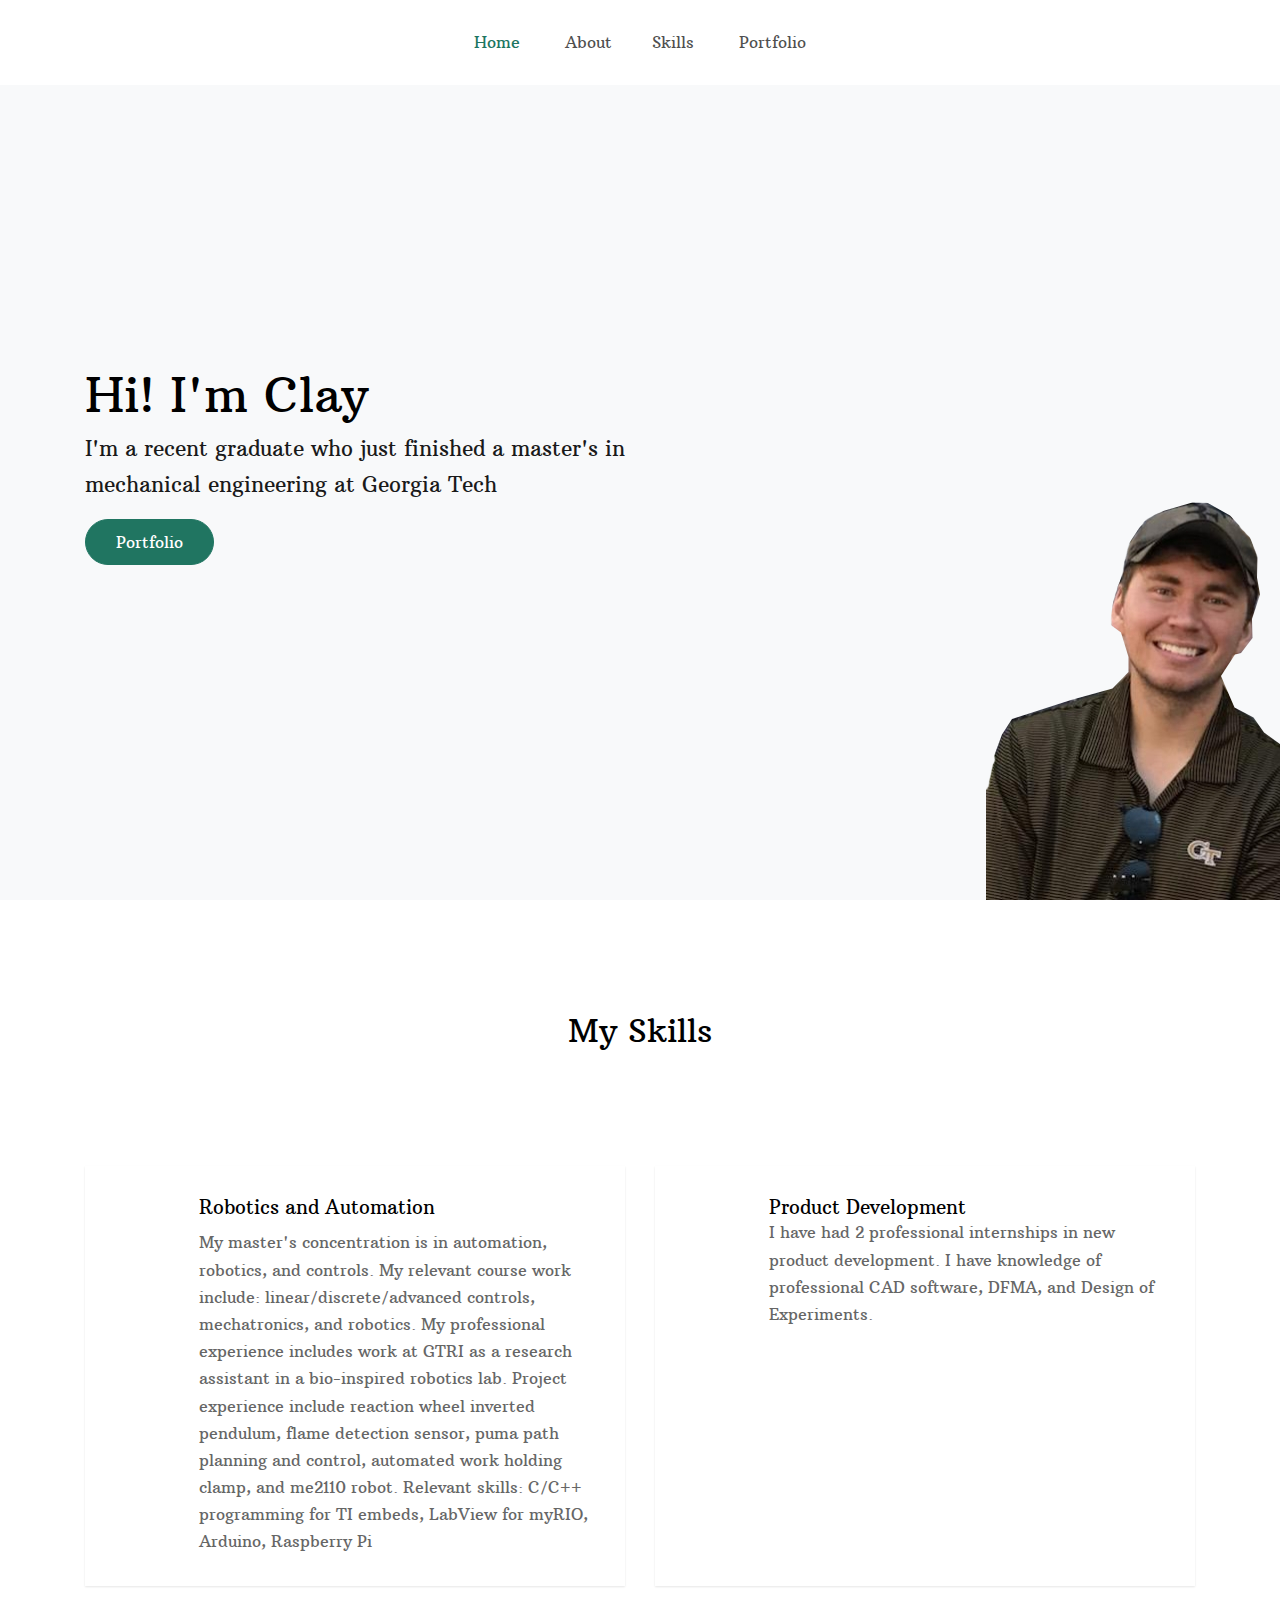
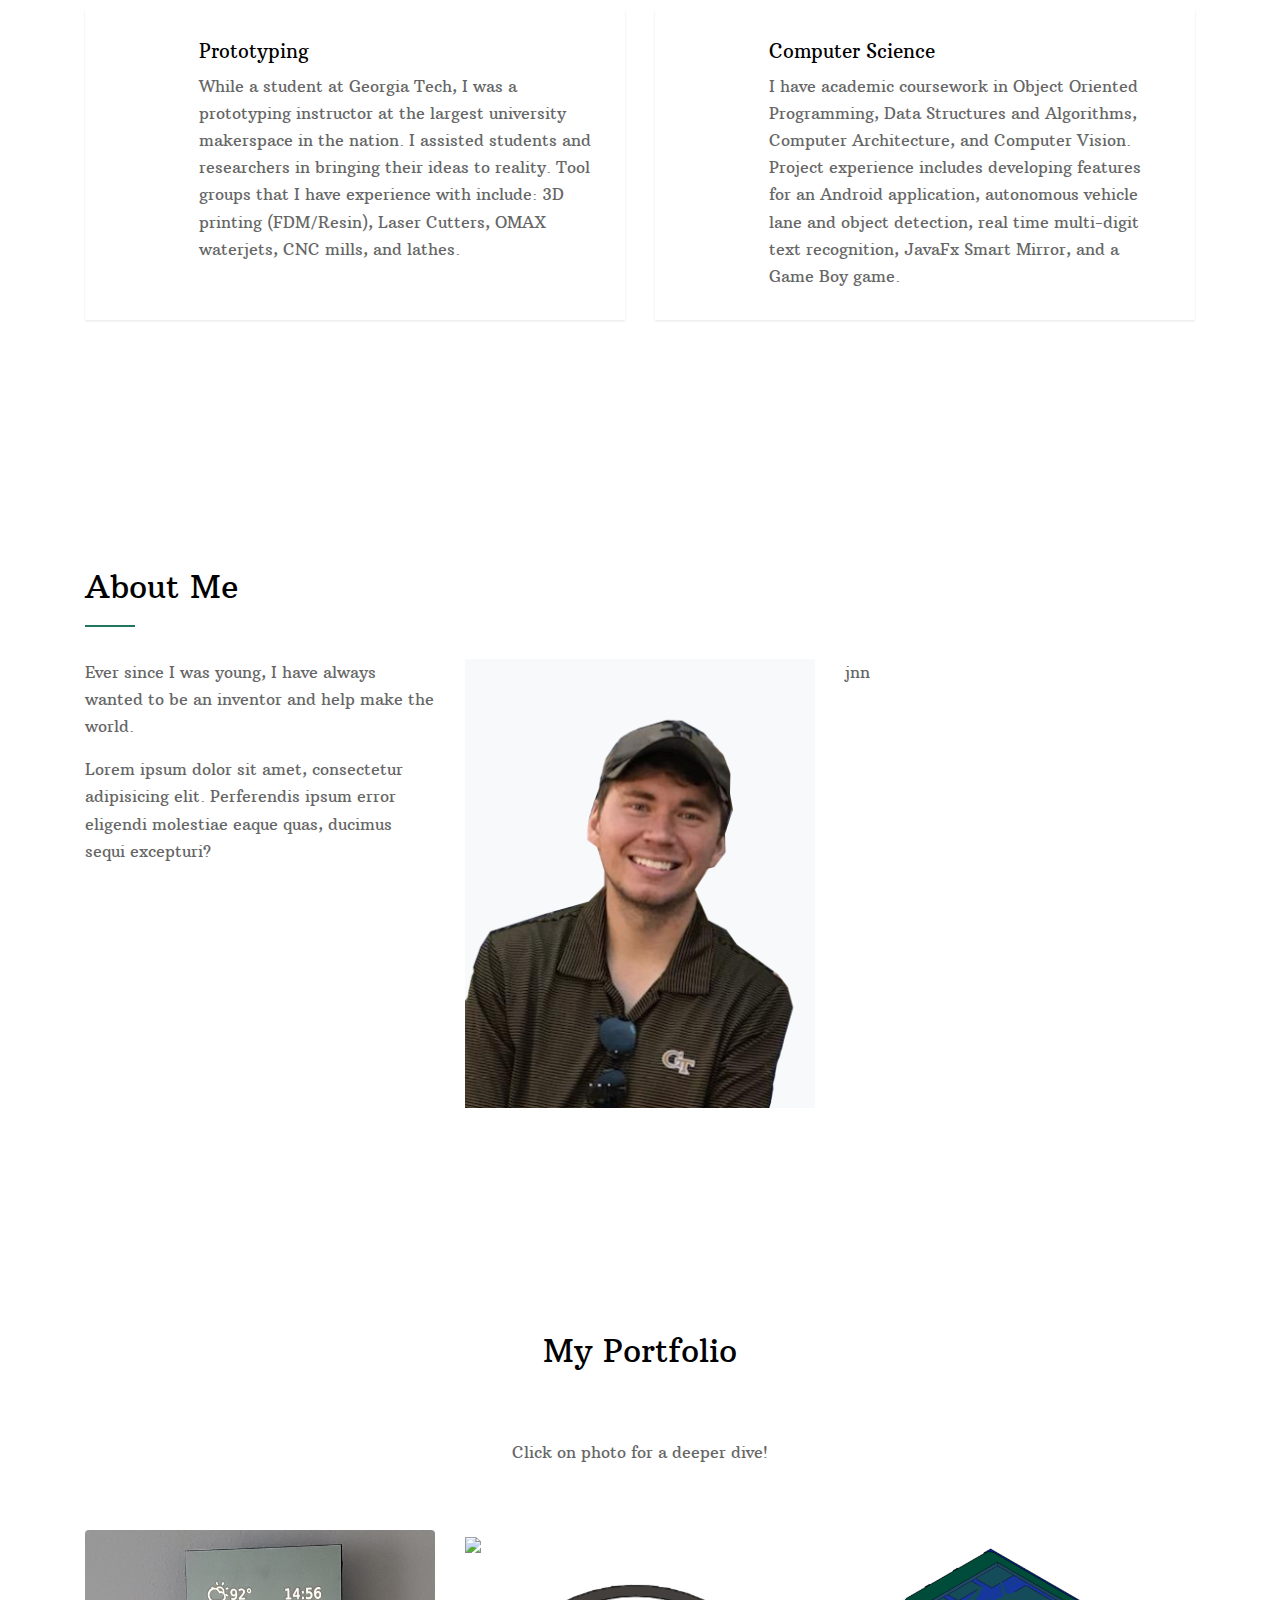
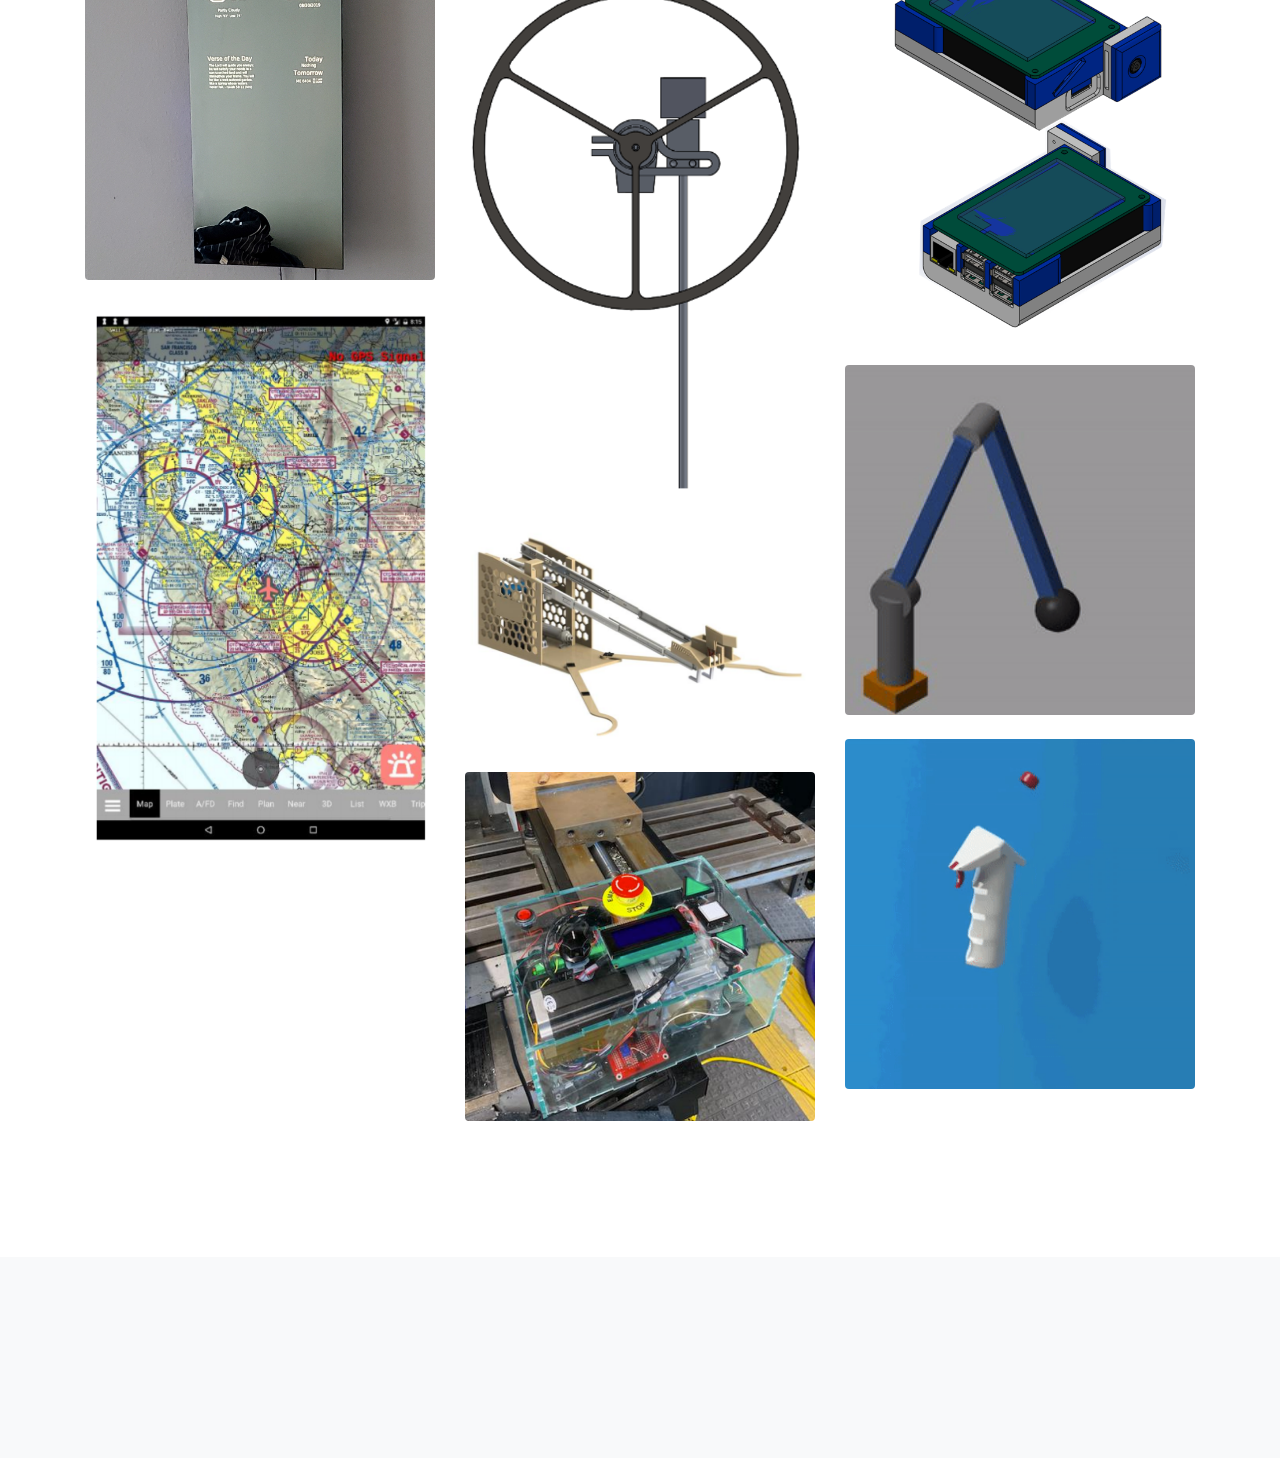
==== index.html @ 5aa4895c "allFilled" ====
<!doctype html>
<html lang="en">
  <head>
    <title>Clay Dodson</title>
    <meta charset="utf-8">
    <meta name="viewport" content="width=device-width, initial-scale=1, shrink-to-fit=no">
    
    <link href="https://fonts.googleapis.com/css?family=Arbutus+Slab|Open+Sans:300,400,700" rel="stylesheet">
    <link rel="stylesheet" href="fonts/icomoon/style.css">

    <link rel="stylesheet" href="css/bootstrap.min.css">
    <link rel="stylesheet" href="css/jquery-ui.css">
    <link rel="stylesheet" href="css/owl.carousel.min.css">
    <link rel="stylesheet" href="css/owl.theme.default.min.css">
    <link rel="stylesheet" href="css/owl.theme.default.min.css">

    <link rel="stylesheet" href="css/jquery.fancybox.min.css">

    <link rel="stylesheet" href="css/bootstrap-datepicker.css">

    <link rel="stylesheet" href="fonts/flaticon/font/flaticon.css">

    <link rel="stylesheet" href="css/aos.css">

    <link rel="stylesheet" href="css/style.css">
    
  </head>
  <body data-spy="scroll" data-target=".site-navbar-target" data-offset="300">
  


  <div class="site-wrap">

    <div class="site-mobile-menu site-navbar-target">
      <div class="site-mobile-menu-header">
        <div class="site-mobile-menu-close mt-3">
          <span class="icon-close2 js-menu-toggle"></span>
        </div>
      </div>
      <div class="site-mobile-menu-body"></div>
    </div>
   
    <header class="site-navbar py-4 js-sticky-header site-navbar-target" role="banner">

      <div class="container-fluid">
        <div class="row align-items-center justify-content-center">
          
          <div class="">
            <nav class="site-navigation position-relative text-right" role="navigation">
              <ul class="site-menu main-menu js-clone-nav mr-auto d-none d-lg-block">
                <li><a href="#home-section" class="nav-link">Home</a></li>
                <li><a href="#about-section" class="nav-link">About</a></li>

              </ul>
            </nav>
          </div>


          <div class="text-left">

            <nav class="site-navigation position-relative" role="navigation">
              <ul class="site-menu main-menu js-clone-nav mr-auto d-none d-lg-block">
                <li><a href="#services-section" class="nav-link">Skills</a></li>
                <li><a href="#portfolio-section" class="nav-link">Portfolio</a></li>
              </ul>
            </nav>


            <div class="d-inline-block d-lg-none" style="position: relative; top: 3px;"><a href="#" class="site-menu-toggle js-menu-toggle float-right"><span class="icon-menu h3"></span></a></div>

          </div>

        </div>
      </div>
      
    </header>


    <div class="site-blocks-cover overlay bg-light" id="home-section">

      <div class="container">
        <div class="row justify-content-center">

          <div class="col-md-12 mt-lg-5 text-left align-self-center text-intro">
            <div class="row">
              <div class="col-lg-6">
                <h1 class="text-black">Hi! I'm Clay </h1>
                <p class="lead">I'm a recent graduate who just finished a master's in mechanical engineering at Georgia Tech</p>
                <p><a href="#portfolio-section" class="btn smoothscroll btn-primary">Portfolio</a></p>

              </div>
            </div>
          </div>
            
        </div>
      </div>

      <img src="images/face.png" alt="Image" class="img-face" data-aos="fade">

      
    </div>  

    

    
    <div class="site-section" id="services-section">
      <div class="container">
        <div class="row ">
          <div class="col-12 mb-5 position-relative">
            <h2 class="section-title text-center mb-5">My Skills</h2>
          </div>
          
                    <div class="col-md-6 mb-4">
            <div class="service d-flex h-100">
              <div class="service-number mr-4"></div>
              <div class="service-about">
                <h3>Robotics and Automation</h3>
                  <p>
                    My master's concentration is in automation, robotics, and controls. My relevant course work include: linear/discrete/advanced controls, mechatronics, and robotics. My professional experience includes work at GTRI as a research assistant in a bio-inspired robotics lab. Project experience include reaction wheel inverted pendulum, flame detection sensor, puma path planning and control, automated work holding clamp, and me2110 robot. 
                    Relevant skills: C/C++ programming for TI embeds, LabView for myRIO, Arduino, Raspberry Pi
                  </p>
          </div>
            </div>
            </div>
            
          <div class="col-md-6 mb-4">
            <div class="service d-flex h-100">
              <div class="service-number mr-4"></div>
              <div class="service-about">
                <h3>Product Development</h3>
                I have had 2 professional internships in new product development. I have knowledge of professional CAD software, DFMA, and Design of Experiments.
              </div>
            </div>
          </div>

          <div class="col-md-6 mb-4">
            <div class="service d-flex h-100">
              <div class="service-number mr-4"></div>
              <div class="service-about">
                <h3>Prototyping</h3>
                <p>
                  While a student at Georgia Tech, I was a prototyping instructor at the largest university makerspace in the nation. I assisted students and researchers in bringing their ideas to reality. Tool groups that I have experience with include: 3D printing (FDM/Resin), Laser Cutters, OMAX waterjets, CNC mills, and lathes. 
                </p>
              </div>
            </div>
          </div>

  

          <div class="col-md-6 mb-4">
            <div class="service d-flex h-100">
              <div class="service-number mr-4"></div>
              <div class="service-about">
                <h3>Computer Science</h3>
                <p>
                I have academic coursework in Object Oriented Programming, Data Structures and Algorithms, Computer Architecture, and Computer Vision. Project experience includes developing features for an Android application, autonomous vehicle lane and object detection, real time multi-digit text recognition, JavaFx Smart Mirror, and a Game Boy game. 
                  
                  </p>
              </div>
            </div>
          </div>

        </div>
      </div>
    </div>

    <div class="site-section" id="about-section">
      <div class="container">
        <div class="row ">
          <div class="col-12 mb-4 position-relative">
            <h2 class="section-title">About Me</h2>
          </div>
          <div class="col-lg-4 order-1 order-lg-2 mb-4 mb-lg-0">
            <div class="bg-light pt-5">
            <img src="images/face.png" alt="Image" class="img-fluid">
            </div>
          </div>
          <div class="col-lg-4 order-2 order-lg-1">
            <p>Ever since I was young, I have always wanted to be an inventor and help make the world.</p>
            <p>Lorem ipsum dolor sit amet, consectetur adipisicing elit. Perferendis ipsum error eligendi molestiae eaque quas, ducimus sequi excepturi?</p>
          </div>
            
          <div class="col-lg-4 order-3 order-lg-3">
            <p>jnn
              
              
              </p>

          </div>
          
        </div>
      </div>
    </div>




    <section class="site-section block__62272" id="portfolio-section">
      

      <div class="container">
        <div class="row mb-5">
          <div class="col-12 position-relative">
            <h2 class="section-title text-center mb-5">My Portfolio</h2>
              
                          <center>
        <p>Click on photo for a deeper dive!</p>
            </center>
          </div>

        </div>

        
        <div id="posts" class="row no-gutter">
          <div class="item web col-6 col-sm-6 col-md-6 col-lg-4 col-xl-4 mb-4">
            <a href="smart_mirror.html" >
            <span title="Smart Mirror">
              <img class="img-fluid" src="images/Smart_Mirror.jpg">
            </span>
            </a>
          </div>
            
        <div id="posts" class="row no-gutter">
          <div class="item web col-6 col-sm-6 col-md-6 col-lg-4 col-xl-4 mb-4">
            <a href="lane_detection.html" >
            <span title="Smart Mirror">
              <img class="img-fluid" src="images/lane_detection.gif">
            </span>
            </a>
          </div>
            
          <div class="item web col-6 col-sm-6 col-md-6 col-lg-4 col-xl-4 mb-4">
            <a href="flame_detection.html">
              <span title="Flame Detection Sensor">
              <img class="img-fluid" src="images/flamed.PNG">
            </span>
            </a>
          </div>

          <div class="item brand col-6 col-sm-6 col-md-6 col-lg-4 col-xl-4 mb-4">
            <a href="google.com" >
              <span title="Inverted Pendulum">
              <img class="img-fluid" src="images/pendulum.PNG">
            </span>
            </a>
          </div>

          <div class="item design col-6 col-sm-6 col-md-6 col-lg-4 col-xl-4 mb-4">

            <a href="cognitive_research.html">
              <span title="Avare">
              <img class="img-fluid" src="images/avare.PNG">
            </span>
            </a>

          </div>
            <div class="item brand col-6 col-sm-6 col-md-6 col-lg-4 col-xl-4 mb-4">
            <a href="robot_arm.html">
              <span title="robot arm">
              <img class="img-fluid" src="images/robot_arm.gif" width = 350 height = "auto">
               </span>
                </a>
            </div>
            <div class="item brand col-6 col-sm-6 col-md-6 col-lg-4 col-xl-4 mb-4">
            <a href="me2110_robot.html">
              <span title="ME 2110 Robot">
              <img class="img-fluid" src="images/me2110_robot.PNG">
               </span>   
            </a>
          </div>
            <div class="item web col-6 col-sm-6 col-md-6 col-lg-4 col-xl-4 mb-4">
          <a href="electric_skateboard.html">
              <span title="Electric Skateboard Design Project">
              <img class="img-fluid" src="images/controller.gif" width = 350 height = "auto">
               </span>   
            </a>
          </div>
            </div>
            
          <div class="item web col-6 col-sm-6 col-md-6 col-lg-4 col-xl-4 mb-4">
            <a href="capstone.html">
              <span title="Automated Vise Clamp">
              <img class="img-fluid" src="images/capstone.PNG">
            </span>
            </a>
          </div>


          
        </div>
      </div>
    </section>


   

 
    

   

    <footer class="site-section bg-light footer">
 
    </footer>

  </div> <!-- .site-wrap -->

  <script src="js/jquery-3.3.1.min.js"></script>
  <script src="js/jquery-ui.js"></script>
  <script src="js/popper.min.js"></script>
  <script src="js/bootstrap.min.js"></script>
  <script src="js/owl.carousel.min.js"></script>
  <script src="js/jquery.easing.1.3.js"></script>
  <script src="js/aos.js"></script>
  <script src="js/jquery.fancybox.min.js"></script>
  <script src="js/jquery.sticky.js"></script>
  <script src="js/isotope.pkgd.min.js"></script>

  
  <script src="js/main.js"></script>
    
  </body>
</html>
---- fonts/icomoon/style.css ----
@font-face {
  font-family: 'icomoon';
  src:  url('fonts/icomoon.eot?10si43');
  src:  url('fonts/icomoon.eot?10si43#iefix') format('embedded-opentype'),
    url('fonts/icomoon.ttf?10si43') format('truetype'),
    url('fonts/icomoon.woff?10si43') format('woff'),
    url('fonts/icomoon.svg?10si43#icomoon') format('svg');
  font-weight: normal;
  font-style: normal;
}

[class^="icon-"], [class*=" icon-"] {
  /* use !important to prevent issues with browser extensions that change fonts */
  font-family: 'icomoon' !important;
  speak: none;
  font-style: normal;
  font-weight: normal;
  font-variant: normal;
  text-transform: none;
  line-height: 1;

  /* Better Font Rendering =========== */
  -webkit-font-smoothing: antialiased;
  -moz-osx-font-smoothing: grayscale;
}

.icon-asterisk:before {
  content: "\f069";
}
.icon-plus:before {
  content: "\f067";
}
.icon-question:before {
  content: "\f128";
}
.icon-minus:before {
  content: "\f068";
}
.icon-glass:before {
  content: "\f000";
}
.icon-music:before {
  content: "\f001";
}
.icon-search:before {
  content: "\f002";
}
.icon-envelope-o:before {
  content: "\f003";
}
.icon-heart:before {
  content: "\f004";
}
.icon-star:before {
  content: "\f005";
}
.icon-star-o:before {
  content: "\f006";
}
.icon-user:before {
  content: "\f007";
}
.icon-film:before {
  content: "\f008";
}
.icon-th-large:before {
  content: "\f009";
}
.icon-th:before {
  content: "\f00a";
}
.icon-th-list:before {
  content: "\f00b";
}
.icon-check:before {
  content: "\f00c";
}
.icon-close:before {
  content: "\f00d";
}
.icon-remove:before {
  content: "\f00d";
}
.icon-times:before {
  content: "\f00d";
}
.icon-search-plus:before {
  content: "\f00e";
}
.icon-search-minus:before {
  content: "\f010";
}
.icon-power-off:before {
  content: "\f011";
}
.icon-signal:before {
  content: "\f012";
}
.icon-cog:before {
  content: "\f013";
}
.icon-gear:before {
  content: "\f013";
}
.icon-trash-o:before {
  content: "\f014";
}
.icon-home:before {
  content: "\f015";
}
.icon-file-o:before {
  content: "\f016";
}
.icon-clock-o:before {
  content: "\f017";
}
.icon-road:before {
  content: "\f018";
}
.icon-download:before {
  content: "\f019";
}
.icon-arrow-circle-o-down:before {
  content: "\f01a";
}
.icon-arrow-circle-o-up:before {
  content: "\f01b";
}
.icon-inbox:before {
  content: "\f01c";
}
.icon-play-circle-o:before {
  content: "\f01d";
}
.icon-repeat:before {
  content: "\f01e";
}
.icon-rotate-right:before {
  content: "\f01e";
}
.icon-refresh:before {
  content: "\f021";
}
.icon-list-alt:before {
  content: "\f022";
}
.icon-lock:before {
  content: "\f023";
}
.icon-flag:before {
  content: "\f024";
}
.icon-headphones:before {
  content: "\f025";
}
.icon-volume-off:before {
  content: "\f026";
}
.icon-volume-down:before {
  content: "\f027";
}
.icon-volume-up:before {
  content: "\f028";
}
.icon-qrcode:before {
  content: "\f029";
}
.icon-barcode:before {
  content: "\f02a";
}
.icon-tag:before {
  content: "\f02b";
}
.icon-tags:before {
  content: "\f02c";
}
.icon-book:before {
  content: "\f02d";
}
.icon-bookmark:before {
  content: "\f02e";
}
.icon-print:before {
  content: "\f02f";
}
.icon-camera:before {
  content: "\f030";
}
.icon-font:before {
  content: "\f031";
}
.icon-bold:before {
  content: "\f032";
}
.icon-italic:before {
  content: "\f033";
}
.icon-text-height:before {
  content: "\f034";
}
.icon-text-width:before {
  content: "\f035";
}
.icon-align-left:before {
  content: "\f036";
}
.icon-align-center:before {
  content: "\f037";
}
.icon-align-right:before {
  content: "\f038";
}
.icon-align-justify:before {
  content: "\f039";
}
.icon-list:before {
  content: "\f03a";
}
.icon-dedent:before {
  content: "\f03b";
}
.icon-outdent:before {
  content: "\f03b";
}
.icon-indent:before {
  content: "\f03c";
}
.icon-video-camera:before {
  content: "\f03d";
}
.icon-image:before {
  content: "\f03e";
}
.icon-photo:before {
  content: "\f03e";
}
.icon-picture-o:before {
  content: "\f03e";
}
.icon-pencil:before {
  content: "\f040";
}
.icon-map-marker:before {
  content: "\f041";
}
.icon-adjust:before {
  content: "\f042";
}
.icon-tint:before {
  content: "\f043";
}
.icon-edit:before {
  content: "\f044";
}
.icon-pencil-square-o:before {
  content: "\f044";
}
.icon-share-square-o:before {
  content: "\f045";
}
.icon-check-square-o:before {
  content: "\f046";
}
.icon-arrows:before {
  content: "\f047";
}
.icon-step-backward:before {
  content: "\f048";
}
.icon-fast-backward:before {
  content: "\f049";
}
.icon-backward:before {
  content: "\f04a";
}
.icon-play:before {
  content: "\f04b";
}
.icon-pause:before {
  content: "\f04c";
}
.icon-stop:before {
  content: "\f04d";
}
.icon-forward:before {
  content: "\f04e";
}
.icon-fast-forward:before {
  content: "\f050";
}
.icon-step-forward:before {
  content: "\f051";
}
.icon-eject:before {
  content: "\f052";
}
.icon-chevron-left:before {
  content: "\f053";
}
.icon-chevron-right:before {
  content: "\f054";
}
.icon-plus-circle:before {
  content: "\f055";
}
.icon-minus-circle:before {
  content: "\f056";
}
.icon-times-circle:before {
  content: "\f057";
}
.icon-check-circle:before {
  content: "\f058";
}
.icon-question-circle:before {
  content: "\f059";
}
.icon-info-circle:before {
  content: "\f05a";
}
.icon-crosshairs:before {
  content: "\f05b";
}
.icon-times-circle-o:before {
  content: "\f05c";
}
.icon-check-circle-o:before {
  content: "\f05d";
}
.icon-ban:before {
  content: "\f05e";
}
.icon-arrow-left:before {
  content: "\f060";
}
.icon-arrow-right:before {
  content: "\f061";
}
.icon-arrow-up:before {
  content: "\f062";
}
.icon-arrow-down:before {
  content: "\f063";
}
.icon-mail-forward:before {
  content: "\f064";
}
.icon-share:before {
  content: "\f064";
}
.icon-expand:before {
  content: "\f065";
}
.icon-compress:before {
  content: "\f066";
}
.icon-exclamation-circle:before {
  content: "\f06a";
}
.icon-gift:before {
  content: "\f06b";
}
.icon-leaf:before {
  content: "\f06c";
}
.icon-fire:before {
  content: "\f06d";
}
.icon-eye:before {
  content: "\f06e";
}
.icon-eye-slash:before {
  content: "\f070";
}
.icon-exclamation-triangle:before {
  content: "\f071";
}
.icon-warning:before {
  content: "\f071";
}
.icon-plane:before {
  content: "\f072";
}
.icon-calendar:before {
  content: "\f073";
}
.icon-random:before {
  content: "\f074";
}
.icon-comment:before {
  content: "\f075";
}
.icon-magnet:before {
  content: "\f076";
}
.icon-chevron-up:before {
  content: "\f077";
}
.icon-chevron-down:before {
  content: "\f078";
}
.icon-retweet:before {
  content: "\f079";
}
.icon-shopping-cart:before {
  content: "\f07a";
}
.icon-folder:before {
  content: "\f07b";
}
.icon-folder-open:before {
  content: "\f07c";
}
.icon-arrows-v:before {
  content: "\f07d";
}
.icon-arrows-h:before {
  content: "\f07e";
}
.icon-bar-chart:before {
  content: "\f080";
}
.icon-bar-chart-o:before {
  content: "\f080";
}
.icon-twitter-square:before {
  content: "\f081";
}
.icon-facebook-square:before {
  content: "\f082";
}
.icon-camera-retro:before {
  content: "\f083";
}
.icon-key:before {
  content: "\f084";
}
.icon-cogs:before {
  content: "\f085";
}
.icon-gears:before {
  content: "\f085";
}
.icon-comments:before {
  content: "\f086";
}
.icon-thumbs-o-up:before {
  content: "\f087";
}
.icon-thumbs-o-down:before {
  content: "\f088";
}
.icon-star-half:before {
  content: "\f089";
}
.icon-heart-o:before {
  content: "\f08a";
}
.icon-sign-out:before {
  content: "\f08b";
}
.icon-linkedin-square:before {
  content: "\f08c";
}
.icon-thumb-tack:before {
  content: "\f08d";
}
.icon-external-link:before {
  content: "\f08e";
}
.icon-sign-in:before {
  content: "\f090";
}
.icon-trophy:before {
  content: "\f091";
}
.icon-github-square:before {
  content: "\f092";
}
.icon-upload:before {
  content: "\f093";
}
.icon-lemon-o:before {
  content: "\f094";
}
.icon-phone:before {
  content: "\f095";
}
.icon-square-o:before {
  content: "\f096";
}
.icon-bookmark-o:before {
  content: "\f097";
}
.icon-phone-square:before {
  content: "\f098";
}
.icon-twitter:before {
  content: "\f099";
}
.icon-facebook:before {
  content: "\f09a";
}
.icon-facebook-f:before {
  content: "\f09a";
}
.icon-github:before {
  content: "\f09b";
}
.icon-unlock:before {
  content: "\f09c";
}
.icon-credit-card:before {
  content: "\f09d";
}
.icon-feed:before {
  content: "\f09e";
}
.icon-rss:before {
  content: "\f09e";
}
.icon-hdd-o:before {
  content: "\f0a0";
}
.icon-bullhorn:before {
  content: "\f0a1";
}
.icon-bell-o:before {
  content: "\f0a2";
}
.icon-certificate:before {
  content: "\f0a3";
}
.icon-hand-o-right:before {
  content: "\f0a4";
}
.icon-hand-o-left:before {
  content: "\f0a5";
}
.icon-hand-o-up:before {
  content: "\f0a6";
}
.icon-hand-o-down:before {
  content: "\f0a7";
}
.icon-arrow-circle-left:before {
  content: "\f0a8";
}
.icon-arrow-circle-right:before {
  content: "\f0a9";
}
.icon-arrow-circle-up:before {
  content: "\f0aa";
}
.icon-arrow-circle-down:before {
  content: "\f0ab";
}
.icon-globe:before {
  content: "\f0ac";
}
.icon-wrench:before {
  content: "\f0ad";
}
.icon-tasks:before {
  content: "\f0ae";
}
.icon-filter:before {
  content: "\f0b0";
}
.icon-briefcase:before {
  content: "\f0b1";
}
.icon-arrows-alt:before {
  content: "\f0b2";
}
.icon-group:before {
  content: "\f0c0";
}
.icon-users:before {
  content: "\f0c0";
}
.icon-chain:before {
  content: "\f0c1";
}
.icon-link:before {
  content: "\f0c1";
}
.icon-cloud:before {
  content: "\f0c2";
}
.icon-flask:before {
  content: "\f0c3";
}
.icon-cut:before {
  content: "\f0c4";
}
.icon-scissors:before {
  content: "\f0c4";
}
.icon-copy:before {
  content: "\f0c5";
}
.icon-files-o:before {
  content: "\f0c5";
}
.icon-paperclip:before {
  content: "\f0c6";
}
.icon-floppy-o:before {
  content: "\f0c7";
}
.icon-save:before {
  content: "\f0c7";
}
.icon-square:before {
  content: "\f0c8";
}
.icon-bars:before {
  content: "\f0c9";
}
.icon-navicon:before {
  content: "\f0c9";
}
.icon-reorder:before {
  content: "\f0c9";
}
.icon-list-ul:before {
  content: "\f0ca";
}
.icon-list-ol:before {
  content: "\f0cb";
}
.icon-strikethrough:before {
  content: "\f0cc";
}
.icon-underline:before {
  content: "\f0cd";
}
.icon-table:before {
  content: "\f0ce";
}
.icon-magic:before {
  content: "\f0d0";
}
.icon-truck:before {
  content: "\f0d1";
}
.icon-pinterest:before {
  content: "\f0d2";
}
.icon-pinterest-square:before {
  content: "\f0d3";
}
.icon-google-plus-square:before {
  content: "\f0d4";
}
.icon-google-plus:before {
  content: "\f0d5";
}
.icon-money:before {
  content: "\f0d6";
}
.icon-caret-down:before {
  content: "\f0d7";
}
.icon-caret-up:before {
  content: "\f0d8";
}
.icon-caret-left:before {
  content: "\f0d9";
}
.icon-caret-right:before {
  content: "\f0da";
}
.icon-columns:before {
  content: "\f0db";
}
.icon-sort:before {
  content: "\f0dc";
}
.icon-unsorted:before {
  content: "\f0dc";
}
.icon-sort-desc:before {
  content: "\f0dd";
}
.icon-sort-down:before {
  content: "\f0dd";
}
.icon-sort-asc:before {
  content: "\f0de";
}
.icon-sort-up:before {
  content: "\f0de";
}
.icon-envelope:before {
  content: "\f0e0";
}
.icon-linkedin:before {
  content: "\f0e1";
}
.icon-rotate-left:before {
  content: "\f0e2";
}
.icon-undo:before {
  content: "\f0e2";
}
.icon-gavel:before {
  content: "\f0e3";
}
.icon-legal:before {
  content: "\f0e3";
}
.icon-dashboard:before {
  content: "\f0e4";
}
.icon-tachometer:before {
  content: "\f0e4";
}
.icon-comment-o:before {
  content: "\f0e5";
}
.icon-comments-o:before {
  content: "\f0e6";
}
.icon-bolt:before {
  content: "\f0e7";
}
.icon-flash:before {
  content: "\f0e7";
}
.icon-sitemap:before {
  content: "\f0e8";
}
.icon-umbrella:before {
  content: "\f0e9";
}
.icon-clipboard:before {
  content: "\f0ea";
}
.icon-paste:before {
  content: "\f0ea";
}
.icon-lightbulb-o:before {
  content: "\f0eb";
}
.icon-exchange:before {
  content: "\f0ec";
}
.icon-cloud-download:before {
  content: "\f0ed";
}
.icon-cloud-upload:before {
  content: "\f0ee";
}
.icon-user-md:before {
  content: "\f0f0";
}
.icon-stethoscope:before {
  content: "\f0f1";
}
.icon-suitcase:before {
  content: "\f0f2";
}
.icon-bell:before {
  content: "\f0f3";
}
.icon-coffee:before {
  content: "\f0f4";
}
.icon-cutlery:before {
  content: "\f0f5";
}
.icon-file-text-o:before {
  content: "\f0f6";
}
.icon-building-o:before {
  content: "\f0f7";
}
.icon-hospital-o:before {
  content: "\f0f8";
}
.icon-ambulance:before {
  content: "\f0f9";
}
.icon-medkit:before {
  content: "\f0fa";
}
.icon-fighter-jet:before {
  content: "\f0fb";
}
.icon-beer:before {
  content: "\f0fc";
}
.icon-h-square:before {
  content: "\f0fd";
}
.icon-plus-square:before {
  content: "\f0fe";
}
.icon-angle-double-left:before {
  content: "\f100";
}
.icon-angle-double-right:before {
  content: "\f101";
}
.icon-angle-double-up:before {
  content: "\f102";
}
.icon-angle-double-down:before {
  content: "\f103";
}
.icon-angle-left:before {
  content: "\f104";
}
.icon-angle-right:before {
  content: "\f105";
}
.icon-angle-up:before {
  content: "\f106";
}
.icon-angle-down:before {
  content: "\f107";
}
.icon-desktop:before {
  content: "\f108";
}
.icon-laptop:before {
  content: "\f109";
}
.icon-tablet:before {
  content: "\f10a";
}
.icon-mobile:before {
  content: "\f10b";
}
.icon-mobile-phone:before {
  content: "\f10b";
}
.icon-circle-o:before {
  content: "\f10c";
}
.icon-quote-left:before {
  content: "\f10d";
}
.icon-quote-right:before {
  content: "\f10e";
}
.icon-spinner:before {
  content: "\f110";
}
.icon-circle:before {
  content: "\f111";
}
.icon-mail-reply:before {
  content: "\f112";
}
.icon-reply:before {
  content: "\f112";
}
.icon-github-alt:before {
  content: "\f113";
}
.icon-folder-o:before {
  content: "\f114";
}
.icon-folder-open-o:before {
  content: "\f115";
}
.icon-smile-o:before {
  content: "\f118";
}
.icon-frown-o:before {
  content: "\f119";
}
.icon-meh-o:before {
  content: "\f11a";
}
.icon-gamepad:before {
  content: "\f11b";
}
.icon-keyboard-o:before {
  content: "\f11c";
}
.icon-flag-o:before {
  content: "\f11d";
}
.icon-flag-checkered:before {
  content: "\f11e";
}
.icon-terminal:before {
  content: "\f120";
}
.icon-code:before {
  content: "\f121";
}
.icon-mail-reply-all:before {
  content: "\f122";
}
.icon-reply-all:before {
  content: "\f122";
}
.icon-star-half-empty:before {
  content: "\f123";
}
.icon-star-half-full:before {
  content: "\f123";
}
.icon-star-half-o:before {
  content: "\f123";
}
.icon-location-arrow:before {
  content: "\f124";
}
.icon-crop:before {
  content: "\f125";
}
.icon-code-fork:before {
  content: "\f126";
}
.icon-chain-broken:before {
  content: "\f127";
}
.icon-unlink:before {
  content: "\f127";
}
.icon-info:before {
  content: "\f129";
}
.icon-exclamation:before {
  content: "\f12a";
}
.icon-superscript:before {
  content: "\f12b";
}
.icon-subscript:before {
  content: "\f12c";
}
.icon-eraser:before {
  content: "\f12d";
}
.icon-puzzle-piece:before {
  content: "\f12e";
}
.icon-microphone:before {
  content: "\f130";
}
.icon-microphone-slash:before {
  content: "\f131";
}
.icon-shield:before {
  content: "\f132";
}
.icon-calendar-o:before {
  content: "\f133";
}
.icon-fire-extinguisher:before {
  content: "\f134";
}
.icon-rocket:before {
  content: "\f135";
}
.icon-maxcdn:before {
  content: "\f136";
}
.icon-chevron-circle-left:before {
  content: "\f137";
}
.icon-chevron-circle-right:before {
  content: "\f138";
}
.icon-chevron-circle-up:before {
  content: "\f139";
}
.icon-chevron-circle-down:before {
  content: "\f13a";
}
.icon-html5:before {
  content: "\f13b";
}
.icon-css3:before {
  content: "\f13c";
}
.icon-anchor:before {
  content: "\f13d";
}
.icon-unlock-alt:before {
  content: "\f13e";
}
.icon-bullseye:before {
  content: "\f140";
}
.icon-ellipsis-h:before {
  content: "\f141";
}
.icon-ellipsis-v:before {
  content: "\f142";
}
.icon-rss-square:before {
  content: "\f143";
}
.icon-play-circle:before {
  content: "\f144";
}
.icon-ticket:before {
  content: "\f145";
}
.icon-minus-square:before {
  content: "\f146";
}
.icon-minus-square-o:before {
  content: "\f147";
}
.icon-level-up:before {
  content: "\f148";
}
.icon-level-down:before {
  content: "\f149";
}
.icon-check-square:before {
  content: "\f14a";
}
.icon-pencil-square:before {
  content: "\f14b";
}
.icon-external-link-square:before {
  content: "\f14c";
}
.icon-share-square:before {
  content: "\f14d";
}
.icon-compass:before {
  content: "\f14e";
}
.icon-caret-square-o-down:before {
  content: "\f150";
}
.icon-toggle-down:before {
  content: "\f150";
}
.icon-caret-square-o-up:before {
  content: "\f151";
}
.icon-toggle-up:before {
  content: "\f151";
}
.icon-caret-square-o-right:before {
  content: "\f152";
}
.icon-toggle-right:before {
  content: "\f152";
}
.icon-eur:before {
  content: "\f153";
}
.icon-euro:before {
  content: "\f153";
}
.icon-gbp:before {
  content: "\f154";
}
.icon-dollar:before {
  content: "\f155";
}
.icon-usd:before {
  content: "\f155";
}
.icon-inr:before {
  content: "\f156";
}
.icon-rupee:before {
  content: "\f156";
}
.icon-cny:before {
  content: "\f157";
}
.icon-jpy:before {
  content: "\f157";
}
.icon-rmb:before {
  content: "\f157";
}
.icon-yen:before {
  content: "\f157";
}
.icon-rouble:before {
  content: "\f158";
}
.icon-rub:before {
  content: "\f158";
}
.icon-ruble:before {
  content: "\f158";
}
.icon-krw:before {
  content: "\f159";
}
.icon-won:before {
  content: "\f159";
}
.icon-bitcoin:before {
  content: "\f15a";
}
.icon-btc:before {
  content: "\f15a";
}
.icon-file:before {
  content: "\f15b";
}
.icon-file-text:before {
  content: "\f15c";
}
.icon-sort-alpha-asc:before {
  content: "\f15d";
}
.icon-sort-alpha-desc:before {
  content: "\f15e";
}
.icon-sort-amount-asc:before {
  content: "\f160";
}
.icon-sort-amount-desc:before {
  content: "\f161";
}
.icon-sort-numeric-asc:before {
  content: "\f162";
}
.icon-sort-numeric-desc:before {
  content: "\f163";
}
.icon-thumbs-up:before {
  content: "\f164";
}
.icon-thumbs-down:before {
  content: "\f165";
}
.icon-youtube-square:before {
  content: "\f166";
}
.icon-youtube:before {
  content: "\f167";
}
.icon-xing:before {
  content: "\f168";
}
.icon-xing-square:before {
  content: "\f169";
}
.icon-youtube-play:before {
  content: "\f16a";
}
.icon-dropbox:before {
  content: "\f16b";
}
.icon-stack-overflow:before {
  content: "\f16c";
}
.icon-instagram:before {
  content: "\f16d";
}
.icon-flickr:before {
  content: "\f16e";
}
.icon-adn:before {
  content: "\f170";
}
.icon-bitbucket:before {
  content: "\f171";
}
.icon-bitbucket-square:before {
  content: "\f172";
}
.icon-tumblr:before {
  content: "\f173";
}
.icon-tumblr-square:before {
  content: "\f174";
}
.icon-long-arrow-down:before {
  content: "\f175";
}
.icon-long-arrow-up:before {
  content: "\f176";
}
.icon-long-arrow-left:before {
  content: "\f177";
}
.icon-long-arrow-right:before {
  content: "\f178";
}
.icon-apple:before {
  content: "\f179";
}
.icon-windows:before {
  content: "\f17a";
}
.icon-android:before {
  content: "\f17b";
}
.icon-linux:before {
  content: "\f17c";
}
.icon-dribbble:before {
  content: "\f17d";
}
.icon-skype:before {
  content: "\f17e";
}
.icon-foursquare:before {
  content: "\f180";
}
.icon-trello:before {
  content: "\f181";
}
.icon-female:before {
  content: "\f182";
}
.icon-male:before {
  content: "\f183";
}
.icon-gittip:before {
  content: "\f184";
}
.icon-gratipay:before {
  content: "\f184";
}
.icon-sun-o:before {
  content: "\f185";
}
.icon-moon-o:before {
  content: "\f186";
}
.icon-archive:before {
  content: "\f187";
}
.icon-bug:before {
  content: "\f188";
}
.icon-vk:before {
  content: "\f189";
}
.icon-weibo:before {
  content: "\f18a";
}
.icon-renren:before {
  content: "\f18b";
}
.icon-pagelines:before {
  content: "\f18c";
}
.icon-stack-exchange:before {
  content: "\f18d";
}
.icon-arrow-circle-o-right:before {
  content: "\f18e";
}
.icon-arrow-circle-o-left:before {
  content: "\f190";
}
.icon-caret-square-o-left:before {
  content: "\f191";
}
.icon-toggle-left:before {
  content: "\f191";
}
.icon-dot-circle-o:before {
  content: "\f192";
}
.icon-wheelchair:before {
  content: "\f193";
}
.icon-vimeo-square:before {
  content: "\f194";
}
.icon-try:before {
  content: "\f195";
}
.icon-turkish-lira:before {
  content: "\f195";
}
.icon-plus-square-o:before {
  content: "\f196";
}
.icon-space-shuttle:before {
  content: "\f197";
}
.icon-slack:before {
  content: "\f198";
}
.icon-envelope-square:before {
  content: "\f199";
}
.icon-wordpress:before {
  content: "\f19a";
}
.icon-openid:before {
  content: "\f19b";
}
.icon-bank:before {
  content: "\f19c";
}
.icon-institution:before {
  content: "\f19c";
}
.icon-university:before {
  content: "\f19c";
}
.icon-graduation-cap:before {
  content: "\f19d";
}
.icon-mortar-board:before {
  content: "\f19d";
}
.icon-yahoo:before {
  content: "\f19e";
}
.icon-google:before {
  content: "\f1a0";
}
.icon-reddit:before {
  content: "\f1a1";
}
.icon-reddit-square:before {
  content: "\f1a2";
}
.icon-stumbleupon-circle:before {
  content: "\f1a3";
}
.icon-stumbleupon:before {
  content: "\f1a4";
}
.icon-delicious:before {
  content: "\f1a5";
}
.icon-digg:before {
  content: "\f1a6";
}
.icon-pied-piper-pp:before {
  content: "\f1a7";
}
.icon-pied-piper-alt:before {
  content: "\f1a8";
}
.icon-drupal:before {
  content: "\f1a9";
}
.icon-joomla:before {
  content: "\f1aa";
}
.icon-language:before {
  content: "\f1ab";
}
.icon-fax:before {
  content: "\f1ac";
}
.icon-building:before {
  content: "\f1ad";
}
.icon-child:before {
  content: "\f1ae";
}
.icon-paw:before {
  content: "\f1b0";
}
.icon-spoon:before {
  content: "\f1b1";
}
.icon-cube:before {
  content: "\f1b2";
}
.icon-cubes:before {
  content: "\f1b3";
}
.icon-behance:before {
  content: "\f1b4";
}
.icon-behance-square:before {
  content: "\f1b5";
}
.icon-steam:before {
  content: "\f1b6";
}
.icon-steam-square:before {
  content: "\f1b7";
}
.icon-recycle:before {
  content: "\f1b8";
}
.icon-automobile:before {
  content: "\f1b9";
}
.icon-car:before {
  content: "\f1b9";
}
.icon-cab:before {
  content: "\f1ba";
}
.icon-taxi:before {
  content: "\f1ba";
}
.icon-tree:before {
  content: "\f1bb";
}
.icon-spotify:before {
  content: "\f1bc";
}
.icon-deviantart:before {
  content: "\f1bd";
}
.icon-soundcloud:before {
  content: "\f1be";
}
.icon-database:before {
  content: "\f1c0";
}
.icon-file-pdf-o:before {
  content: "\f1c1";
}
.icon-file-word-o:before {
  content: "\f1c2";
}
.icon-file-excel-o:before {
  content: "\f1c3";
}
.icon-file-powerpoint-o:before {
  content: "\f1c4";
}
.icon-file-image-o:before {
  content: "\f1c5";
}
.icon-file-photo-o:before {
  content: "\f1c5";
}
.icon-file-picture-o:before {
  content: "\f1c5";
}
.icon-file-archive-o:before {
  content: "\f1c6";
}
.icon-file-zip-o:before {
  content: "\f1c6";
}
.icon-file-audio-o:before {
  content: "\f1c7";
}
.icon-file-sound-o:before {
  content: "\f1c7";
}
.icon-file-movie-o:before {
  content: "\f1c8";
}
.icon-file-video-o:before {
  content: "\f1c8";
}
.icon-file-code-o:before {
  content: "\f1c9";
}
.icon-vine:before {
  content: "\f1ca";
}
.icon-codepen:before {
  content: "\f1cb";
}
.icon-jsfiddle:before {
  content: "\f1cc";
}
.icon-life-bouy:before {
  content: "\f1cd";
}
.icon-life-buoy:before {
  content: "\f1cd";
}
.icon-life-ring:before {
  content: "\f1cd";
}
.icon-life-saver:before {
  content: "\f1cd";
}
.icon-support:before {
  content: "\f1cd";
}
.icon-circle-o-notch:before {
  content: "\f1ce";
}
.icon-ra:before {
  content: "\f1d0";
}
.icon-rebel:before {
  content: "\f1d0";
}
.icon-resistance:before {
  content: "\f1d0";
}
.icon-empire:before {
  content: "\f1d1";
}
.icon-ge:before {
  content: "\f1d1";
}
.icon-git-square:before {
  content: "\f1d2";
}
.icon-git:before {
  content: "\f1d3";
}
.icon-hacker-news:before {
  content: "\f1d4";
}
.icon-y-combinator-square:before {
  content: "\f1d4";
}
.icon-yc-square:before {
  content: "\f1d4";
}
.icon-tencent-weibo:before {
  content: "\f1d5";
}
.icon-qq:before {
  content: "\f1d6";
}
.icon-wechat:before {
  content: "\f1d7";
}
.icon-weixin:before {
  content: "\f1d7";
}
.icon-paper-plane:before {
  content: "\f1d8";
}
.icon-send:before {
  content: "\f1d8";
}
.icon-paper-plane-o:before {
  content: "\f1d9";
}
.icon-send-o:before {
  content: "\f1d9";
}
.icon-history:before {
  content: "\f1da";
}
.icon-circle-thin:before {
  content: "\f1db";
}
.icon-header:before {
  content: "\f1dc";
}
.icon-paragraph:before {
  content: "\f1dd";
}
.icon-sliders:before {
  content: "\f1de";
}
.icon-share-alt:before {
  content: "\f1e0";
}
.icon-share-alt-square:before {
  content: "\f1e1";
}
.icon-bomb:before {
  content: "\f1e2";
}
.icon-futbol-o:before {
  content: "\f1e3";
}
.icon-soccer-ball-o:before {
  content: "\f1e3";
}
.icon-tty:before {
  content: "\f1e4";
}
.icon-binoculars:before {
  content: "\f1e5";
}
.icon-plug:before {
  content: "\f1e6";
}
.icon-slideshare:before {
  content: "\f1e7";
}
.icon-twitch:before {
  content: "\f1e8";
}
.icon-yelp:before {
  content: "\f1e9";
}
.icon-newspaper-o:before {
  content: "\f1ea";
}
.icon-wifi:before {
  content: "\f1eb";
}
.icon-calculator:before {
  content: "\f1ec";
}
.icon-paypal:before {
  content: "\f1ed";
}
.icon-google-wallet:before {
  content: "\f1ee";
}
.icon-cc-visa:before {
  content: "\f1f0";
}
.icon-cc-mastercard:before {
  content: "\f1f1";
}
.icon-cc-discover:before {
  content: "\f1f2";
}
.icon-cc-amex:before {
  content: "\f1f3";
}
.icon-cc-paypal:before {
  content: "\f1f4";
}
.icon-cc-stripe:before {
  content: "\f1f5";
}
.icon-bell-slash:before {
  content: "\f1f6";
}
.icon-bell-slash-o:before {
  content: "\f1f7";
}
.icon-trash:before {
  content: "\f1f8";
}
.icon-copyright:before {
  content: "\f1f9";
}
.icon-at:before {
  content: "\f1fa";
}
.icon-eyedropper:before {
  content: "\f1fb";
}
.icon-paint-brush:before {
  content: "\f1fc";
}
.icon-birthday-cake:before {
  content: "\f1fd";
}
.icon-area-chart:before {
  content: "\f1fe";
}
.icon-pie-chart:before {
  content: "\f200";
}
.icon-line-chart:before {
  content: "\f201";
}
.icon-lastfm:before {
  content: "\f202";
}
.icon-lastfm-square:before {
  content: "\f203";
}
.icon-toggle-off:before {
  content: "\f204";
}
.icon-toggle-on:before {
  content: "\f205";
}
.icon-bicycle:before {
  content: "\f206";
}
.icon-bus:before {
  content: "\f207";
}
.icon-ioxhost:before {
  content: "\f208";
}
.icon-angellist:before {
  content: "\f209";
}
.icon-cc:before {
  content: "\f20a";
}
.icon-ils:before {
  content: "\f20b";
}
.icon-shekel:before {
  content: "\f20b";
}
.icon-sheqel:before {
  content: "\f20b";
}
.icon-meanpath:before {
  content: "\f20c";
}
.icon-buysellads:before {
  content: "\f20d";
}
.icon-connectdevelop:before {
  content: "\f20e";
}
.icon-dashcube:before {
  content: "\f210";
}
.icon-forumbee:before {
  content: "\f211";
}
.icon-leanpub:before {
  content: "\f212";
}
.icon-sellsy:before {
  content: "\f213";
}
.icon-shirtsinbulk:before {
  content: "\f214";
}
.icon-simplybuilt:before {
  content: "\f215";
}
.icon-skyatlas:before {
  content: "\f216";
}
.icon-cart-plus:before {
  content: "\f217";
}
.icon-cart-arrow-down:before {
  content: "\f218";
}
.icon-diamond:before {
  content: "\f219";
}
.icon-ship:before {
  content: "\f21a";
}
.icon-user-secret:before {
  content: "\f21b";
}
.icon-motorcycle:before {
  content: "\f21c";
}
.icon-street-view:before {
  content: "\f21d";
}
.icon-heartbeat:before {
  content: "\f21e";
}
.icon-venus:before {
  content: "\f221";
}
.icon-mars:before {
  content: "\f222";
}
.icon-mercury:before {
  content: "\f223";
}
.icon-intersex:before {
  content: "\f224";
}
.icon-transgender:before {
  content: "\f224";
}
.icon-transgender-alt:before {
  content: "\f225";
}
.icon-venus-double:before {
  content: "\f226";
}
.icon-mars-double:before {
  content: "\f227";
}
.icon-venus-mars:before {
  content: "\f228";
}
.icon-mars-stroke:before {
  content: "\f229";
}
.icon-mars-stroke-v:before {
  content: "\f22a";
}
.icon-mars-stroke-h:before {
  content: "\f22b";
}
.icon-neuter:before {
  content: "\f22c";
}
.icon-genderless:before {
  content: "\f22d";
}
.icon-facebook-official:before {
  content: "\f230";
}
.icon-pinterest-p:before {
  content: "\f231";
}
.icon-whatsapp:before {
  content: "\f232";
}
.icon-server:before {
  content: "\f233";
}
.icon-user-plus:before {
  content: "\f234";
}
.icon-user-times:before {
  content: "\f235";
}
.icon-bed:before {
  content: "\f236";
}
.icon-hotel:before {
  content: "\f236";
}
.icon-viacoin:before {
  content: "\f237";
}
.icon-train:before {
  content: "\f238";
}
.icon-subway:before {
  content: "\f239";
}
.icon-medium:before {
  content: "\f23a";
}
.icon-y-combinator:before {
  content: "\f23b";
}
.icon-yc:before {
  content: "\f23b";
}
.icon-optin-monster:before {
  content: "\f23c";
}
.icon-opencart:before {
  content: "\f23d";
}
.icon-expeditedssl:before {
  content: "\f23e";
}
.icon-battery:before {
  content: "\f240";
}
.icon-battery-4:before {
  content: "\f240";
}
.icon-battery-full:before {
  content: "\f240";
}
.icon-battery-3:before {
  content: "\f241";
}
.icon-battery-three-quarters:before {
  content: "\f241";
}
.icon-battery-2:before {
  content: "\f242";
}
.icon-battery-half:before {
  content: "\f242";
}
.icon-battery-1:before {
  content: "\f243";
}
.icon-battery-quarter:before {
  content: "\f243";
}
.icon-battery-0:before {
  content: "\f244";
}
.icon-battery-empty:before {
  content: "\f244";
}
.icon-mouse-pointer:before {
  content: "\f245";
}
.icon-i-cursor:before {
  content: "\f246";
}
.icon-object-group:before {
  content: "\f247";
}
.icon-object-ungroup:before {
  content: "\f248";
}
.icon-sticky-note:before {
  content: "\f249";
}
.icon-sticky-note-o:before {
  content: "\f24a";
}
.icon-cc-jcb:before {
  content: "\f24b";
}
.icon-cc-diners-club:before {
  content: "\f24c";
}
.icon-clone:before {
  content: "\f24d";
}
.icon-balance-scale:before {
  content: "\f24e";
}
.icon-hourglass-o:before {
  content: "\f250";
}
.icon-hourglass-1:before {
  content: "\f251";
}
.icon-hourglass-start:before {
  content: "\f251";
}
.icon-hourglass-2:before {
  content: "\f252";
}
.icon-hourglass-half:before {
  content: "\f252";
}
.icon-hourglass-3:before {
  content: "\f253";
}
.icon-hourglass-end:before {
  content: "\f253";
}
.icon-hourglass:before {
  content: "\f254";
}
.icon-hand-grab-o:before {
  content: "\f255";
}
.icon-hand-rock-o:before {
  content: "\f255";
}
.icon-hand-paper-o:before {
  content: "\f256";
}
.icon-hand-stop-o:before {
  content: "\f256";
}
.icon-hand-scissors-o:before {
  content: "\f257";
}
.icon-hand-lizard-o:before {
  content: "\f258";
}
.icon-hand-spock-o:before {
  content: "\f259";
}
.icon-hand-pointer-o:before {
  content: "\f25a";
}
.icon-hand-peace-o:before {
  content: "\f25b";
}
.icon-trademark:before {
  content: "\f25c";
}
.icon-registered:before {
  content: "\f25d";
}
.icon-creative-commons:before {
  content: "\f25e";
}
.icon-gg:before {
  content: "\f260";
}
.icon-gg-circle:before {
  content: "\f261";
}
.icon-tripadvisor:before {
  content: "\f262";
}
.icon-odnoklassniki:before {
  content: "\f263";
}
.icon-odnoklassniki-square:before {
  content: "\f264";
}
.icon-get-pocket:before {
  content: "\f265";
}
.icon-wikipedia-w:before {
  content: "\f266";
}
.icon-safari:before {
  content: "\f267";
}
.icon-chrome:before {
  content: "\f268";
}
.icon-firefox:before {
  content: "\f269";
}
.icon-opera:before {
  content: "\f26a";
}
.icon-internet-explorer:before {
  content: "\f26b";
}
.icon-television:before {
  content: "\f26c";
}
.icon-tv:before {
  content: "\f26c";
}
.icon-contao:before {
  content: "\f26d";
}
.icon-500px:before {
  content: "\f26e";
}
.icon-amazon:before {
  content: "\f270";
}
.icon-calendar-plus-o:before {
  content: "\f271";
}
.icon-calendar-minus-o:before {
  content: "\f272";
}
.icon-calendar-times-o:before {
  content: "\f273";
}
.icon-calendar-check-o:before {
  content: "\f274";
}
.icon-industry:before {
  content: "\f275";
}
.icon-map-pin:before {
  content: "\f276";
}
.icon-map-signs:before {
  content: "\f277";
}
.icon-map-o:before {
  content: "\f278";
}
.icon-map:before {
  content: "\f279";
}
.icon-commenting:before {
  content: "\f27a";
}
.icon-commenting-o:before {
  content: "\f27b";
}
.icon-houzz:before {
  content: "\f27c";
}
.icon-vimeo:before {
  content: "\f27d";
}
.icon-black-tie:before {
  content: "\f27e";
}
.icon-fonticons:before {
  content: "\f280";
}
.icon-reddit-alien:before {
  content: "\f281";
}
.icon-edge:before {
  content: "\f282";
}
.icon-credit-card-alt:before {
  content: "\f283";
}
.icon-codiepie:before {
  content: "\f284";
}
.icon-modx:before {
  content: "\f285";
}
.icon-fort-awesome:before {
  content: "\f286";
}
.icon-usb:before {
  content: "\f287";
}
.icon-product-hunt:before {
  content: "\f288";
}
.icon-mixcloud:before {
  content: "\f289";
}
.icon-scribd:before {
  content: "\f28a";
}
.icon-pause-circle:before {
  content: "\f28b";
}
.icon-pause-circle-o:before {
  content: "\f28c";
}
.icon-stop-circle:before {
  content: "\f28d";
}
.icon-stop-circle-o:before {
  content: "\f28e";
}
.icon-shopping-bag:before {
  content: "\f290";
}
.icon-shopping-basket:before {
  content: "\f291";
}
.icon-hashtag:before {
  content: "\f292";
}
.icon-bluetooth:before {
  content: "\f293";
}
.icon-bluetooth-b:before {
  content: "\f294";
}
.icon-percent:before {
  content: "\f295";
}
.icon-gitlab:before {
  content: "\f296";
}
.icon-wpbeginner:before {
  content: "\f297";
}
.icon-wpforms:before {
  content: "\f298";
}
.icon-envira:before {
  content: "\f299";
}
.icon-universal-access:before {
  content: "\f29a";
}
.icon-wheelchair-alt:before {
  content: "\f29b";
}
.icon-question-circle-o:before {
  content: "\f29c";
}
.icon-blind:before {
  content: "\f29d";
}
.icon-audio-description:before {
  content: "\f29e";
}
.icon-volume-control-phone:before {
  content: "\f2a0";
}
.icon-braille:before {
  content: "\f2a1";
}
.icon-assistive-listening-systems:before {
  content: "\f2a2";
}
.icon-american-sign-language-interpreting:before {
  content: "\f2a3";
}
.icon-asl-interpreting:before {
  content: "\f2a3";
}
.icon-deaf:before {
  content: "\f2a4";
}
.icon-deafness:before {
  content: "\f2a4";
}
.icon-hard-of-hearing:before {
  content: "\f2a4";
}
.icon-glide:before {
  content: "\f2a5";
}
.icon-glide-g:before {
  content: "\f2a6";
}
.icon-sign-language:before {
  content: "\f2a7";
}
.icon-signing:before {
  content: "\f2a7";
}
.icon-low-vision:before {
  content: "\f2a8";
}
.icon-viadeo:before {
  content: "\f2a9";
}
.icon-viadeo-square:before {
  content: "\f2aa";
}
.icon-snapchat:before {
  content: "\f2ab";
}
.icon-snapchat-ghost:before {
  content: "\f2ac";
}
.icon-snapchat-square:before {
  content: "\f2ad";
}
.icon-pied-piper:before {
  content: "\f2ae";
}
.icon-first-order:before {
  content: "\f2b0";
}
.icon-yoast:before {
  content: "\f2b1";
}
.icon-themeisle:before {
  content: "\f2b2";
}
.icon-google-plus-circle:before {
  content: "\f2b3";
}
.icon-google-plus-official:before {
  content: "\f2b3";
}
.icon-fa:before {
  content: "\f2b4";
}
.icon-font-awesome:before {
  content: "\f2b4";
}
.icon-handshake-o:before {
  content: "\f2b5";
}
.icon-envelope-open:before {
  content: "\f2b6";
}
.icon-envelope-open-o:before {
  content: "\f2b7";
}
.icon-linode:before {
  content: "\f2b8";
}
.icon-address-book:before {
  content: "\f2b9";
}
.icon-address-book-o:before {
  content: "\f2ba";
}
.icon-address-card:before {
  content: "\f2bb";
}
.icon-vcard:before {
  content: "\f2bb";
}
.icon-address-card-o:before {
  content: "\f2bc";
}
.icon-vcard-o:before {
  content: "\f2bc";
}
.icon-user-circle:before {
  content: "\f2bd";
}
.icon-user-circle-o:before {
  content: "\f2be";
}
.icon-user-o:before {
  content: "\f2c0";
}
.icon-id-badge:before {
  content: "\f2c1";
}
.icon-drivers-license:before {
  content: "\f2c2";
}
.icon-id-card:before {
  content: "\f2c2";
}
.icon-drivers-license-o:before {
  content: "\f2c3";
}
.icon-id-card-o:before {
  content: "\f2c3";
}
.icon-quora:before {
  content: "\f2c4";
}
.icon-free-code-camp:before {
  content: "\f2c5";
}
.icon-telegram:before {
  content: "\f2c6";
}
.icon-thermometer:before {
  content: "\f2c7";
}
.icon-thermometer-4:before {
  content: "\f2c7";
}
.icon-thermometer-full:before {
  content: "\f2c7";
}
.icon-thermometer-3:before {
  content: "\f2c8";
}
.icon-thermometer-three-quarters:before {
  content: "\f2c8";
}
.icon-thermometer-2:before {
  content: "\f2c9";
}
.icon-thermometer-half:before {
  content: "\f2c9";
}
.icon-thermometer-1:before {
  content: "\f2ca";
}
.icon-thermometer-quarter:before {
  content: "\f2ca";
}
.icon-thermometer-0:before {
  content: "\f2cb";
}
.icon-thermometer-empty:before {
  content: "\f2cb";
}
.icon-shower:before {
  content: "\f2cc";
}
.icon-bath:before {
  content: "\f2cd";
}
.icon-bathtub:before {
  content: "\f2cd";
}
.icon-s15:before {
  content: "\f2cd";
}
.icon-podcast:before {
  content: "\f2ce";
}
.icon-window-maximize:before {
  content: "\f2d0";
}
.icon-window-minimize:before {
  content: "\f2d1";
}
.icon-window-restore:before {
  content: "\f2d2";
}
.icon-times-rectangle:before {
  content: "\f2d3";
}
.icon-window-close:before {
  content: "\f2d3";
}
.icon-times-rectangle-o:before {
  content: "\f2d4";
}
.icon-window-close-o:before {
  content: "\f2d4";
}
.icon-bandcamp:before {
  content: "\f2d5";
}
.icon-grav:before {
  content: "\f2d6";
}
.icon-etsy:before {
  content: "\f2d7";
}
.icon-imdb:before {
  content: "\f2d8";
}
.icon-ravelry:before {
  content: "\f2d9";
}
.icon-eercast:before {
  content: "\f2da";
}
.icon-microchip:before {
  content: "\f2db";
}
.icon-snowflake-o:before {
  content: "\f2dc";
}
.icon-superpowers:before {
  content: "\f2dd";
}
.icon-wpexplorer:before {
  content: "\f2de";
}
.icon-meetup:before {
  content: "\f2e0";
}
.icon-3d_rotation:before {
  content: "\e84d";
}
.icon-ac_unit:before {
  content: "\eb3b";
}
.icon-alarm:before {
  content: "\e855";
}
.icon-access_alarms:before {
  content: "\e191";
}
.icon-schedule:before {
  content: "\e8b5";
}
.icon-accessibility:before {
  content: "\e84e";
}
.icon-accessible:before {
  content: "\e914";
}
.icon-account_balance:before {
  content: "\e84f";
}
.icon-account_balance_wallet:before {
  content: "\e850";
}
.icon-account_box:before {
  content: "\e851";
}
.icon-account_circle:before {
  content: "\e853";
}
.icon-adb:before {
  content: "\e60e";
}
.icon-add:before {
  content: "\e145";
}
.icon-add_a_photo:before {
  content: "\e439";
}
.icon-alarm_add:before {
  content: "\e856";
}
.icon-add_alert:before {
  content: "\e003";
}
.icon-add_box:before {
  content: "\e146";
}
.icon-add_circle:before {
  content: "\e147";
}
.icon-control_point:before {
  content: "\e3ba";
}
.icon-add_location:before {
  content: "\e567";
}
.icon-add_shopping_cart:before {
  content: "\e854";
}
.icon-queue:before {
  content: "\e03c";
}
.icon-add_to_queue:before {
  content: "\e05c";
}
.icon-adjust2:before {
  content: "\e39e";
}
.icon-airline_seat_flat:before {
  content: "\e630";
}
.icon-airline_seat_flat_angled:before {
  content: "\e631";
}
.icon-airline_seat_individual_suite:before {
  content: "\e632";
}
.icon-airline_seat_legroom_extra:before {
  content: "\e633";
}
.icon-airline_seat_legroom_normal:before {
  content: "\e634";
}
.icon-airline_seat_legroom_reduced:before {
  content: "\e635";
}
.icon-airline_seat_recline_extra:before {
  content: "\e636";
}
.icon-airline_seat_recline_normal:before {
  content: "\e637";
}
.icon-flight:before {
  content: "\e539";
}
.icon-airplanemode_inactive:before {
  content: "\e194";
}
.icon-airplay:before {
  content: "\e055";
}
.icon-airport_shuttle:before {
  content: "\eb3c";
}
.icon-alarm_off:before {
  content: "\e857";
}
.icon-alarm_on:before {
  content: "\e858";
}
.icon-album:before {
  content: "\e019";
}
.icon-all_inclusive:before {
  content: "\eb3d";
}
.icon-all_out:before {
  content: "\e90b";
}
.icon-android2:before {
  content: "\e859";
}
.icon-announcement:before {
  content: "\e85a";
}
.icon-apps:before {
  content: "\e5c3";
}
.icon-archive2:before {
  content: "\e149";
}
.icon-arrow_back:before {
  content: "\e5c4";
}
.icon-arrow_downward:before {
  content: "\e5db";
}
.icon-arrow_drop_down:before {
  content: "\e5c5";
}
.icon-arrow_drop_down_circle:before {
  content: "\e5c6";
}
.icon-arrow_drop_up:before {
  content: "\e5c7";
}
.icon-arrow_forward:before {
  content: "\e5c8";
}
.icon-arrow_upward:before {
  content: "\e5d8";
}
.icon-art_track:before {
  content: "\e060";
}
.icon-aspect_ratio:before {
  content: "\e85b";
}
.icon-poll:before {
  content: "\e801";
}
.icon-assignment:before {
  content: "\e85d";
}
.icon-assignment_ind:before {
  content: "\e85e";
}
.icon-assignment_late:before {
  content: "\e85f";
}
.icon-assignment_return:before {
  content: "\e860";
}
.icon-assignment_returned:before {
  content: "\e861";
}
.icon-assignment_turned_in:before {
  content: "\e862";
}
.icon-assistant:before {
  content: "\e39f";
}
.icon-flag2:before {
  content: "\e153";
}
.icon-attach_file:before {
  content: "\e226";
}
.icon-attach_money:before {
  content: "\e227";
}
.icon-attachment:before {
  content: "\e2bc";
}
.icon-audiotrack:before {
  content: "\e3a1";
}
.icon-autorenew:before {
  content: "\e863";
}
.icon-av_timer:before {
  content: "\e01b";
}
.icon-backspace:before {
  content: "\e14a";
}
.icon-cloud_upload:before {
  content: "\e2c3";
}
.icon-battery_alert:before {
  content: "\e19c";
}
.icon-battery_charging_full:before {
  content: "\e1a3";
}
.icon-battery_std:before {
  content: "\e1a5";
}
.icon-battery_unknown:before {
  content: "\e1a6";
}
.icon-beach_access:before {
  content: "\eb3e";
}
.icon-beenhere:before {
  content: "\e52d";
}
.icon-block:before {
  content: "\e14b";
}
.icon-bluetooth2:before {
  content: "\e1a7";
}
.icon-bluetooth_searching:before {
  content: "\e1aa";
}
.icon-bluetooth_connected:before {
  content: "\e1a8";
}
.icon-bluetooth_disabled:before {
  content: "\e1a9";
}
.icon-blur_circular:before {
  content: "\e3a2";
}
.icon-blur_linear:before {
  content: "\e3a3";
}
.icon-blur_off:before {
  content: "\e3a4";
}
.icon-blur_on:before {
  content: "\e3a5";
}
.icon-class:before {
  content: "\e86e";
}
.icon-turned_in:before {
  content: "\e8e6";
}
.icon-turned_in_not:before {
  content: "\e8e7";
}
.icon-border_all:before {
  content: "\e228";
}
.icon-border_bottom:before {
  content: "\e229";
}
.icon-border_clear:before {
  content: "\e22a";
}
.icon-border_color:before {
  content: "\e22b";
}
.icon-border_horizontal:before {
  content: "\e22c";
}
.icon-border_inner:before {
  content: "\e22d";
}
.icon-border_left:before {
  content: "\e22e";
}
.icon-border_outer:before {
  content: "\e22f";
}
.icon-border_right:before {
  content: "\e230";
}
.icon-border_style:before {
  content: "\e231";
}
.icon-border_top:before {
  content: "\e232";
}
.icon-border_vertical:before {
  content: "\e233";
}
.icon-branding_watermark:before {
  content: "\e06b";
}
.icon-brightness_1:before {
  content: "\e3a6";
}
.icon-brightness_2:before {
  content: "\e3a7";
}
.icon-brightness_3:before {
  content: "\e3a8";
}
.icon-brightness_4:before {
  content: "\e3a9";
}
.icon-brightness_low:before {
  content: "\e1ad";
}
.icon-brightness_medium:before {
  content: "\e1ae";
}
.icon-brightness_high:before {
  content: "\e1ac";
}
.icon-brightness_auto:before {
  content: "\e1ab";
}
.icon-broken_image:before {
  content: "\e3ad";
}
.icon-brush:before {
  content: "\e3ae";
}
.icon-bubble_chart:before {
  content: "\e6dd";
}
.icon-bug_report:before {
  content: "\e868";
}
.icon-build:before {
  content: "\e869";
}
.icon-burst_mode:before {
  content: "\e43c";
}
.icon-domain:before {
  content: "\e7ee";
}
.icon-business_center:before {
  content: "\eb3f";
}
.icon-cached:before {
  content: "\e86a";
}
.icon-cake:before {
  content: "\e7e9";
}
.icon-phone2:before {
  content: "\e0cd";
}
.icon-call_end:before {
  content: "\e0b1";
}
.icon-call_made:before {
  content: "\e0b2";
}
.icon-merge_type:before {
  content: "\e252";
}
.icon-call_missed:before {
  content: "\e0b4";
}
.icon-call_missed_outgoing:before {
  content: "\e0e4";
}
.icon-call_received:before {
  content: "\e0b5";
}
.icon-call_split:before {
  content: "\e0b6";
}
.icon-call_to_action:before {
  content: "\e06c";
}
.icon-camera2:before {
  content: "\e3af";
}
.icon-photo_camera:before {
  content: "\e412";
}
.icon-camera_enhance:before {
  content: "\e8fc";
}
.icon-camera_front:before {
  content: "\e3b1";
}
.icon-camera_rear:before {
  content: "\e3b2";
}
.icon-camera_roll:before {
  content: "\e3b3";
}
.icon-cancel:before {
  content: "\e5c9";
}
.icon-redeem:before {
  content: "\e8b1";
}
.icon-card_membership:before {
  content: "\e8f7";
}
.icon-card_travel:before {
  content: "\e8f8";
}
.icon-casino:before {
  content: "\eb40";
}
.icon-cast:before {
  content: "\e307";
}
.icon-cast_connected:before {
  content: "\e308";
}
.icon-center_focus_strong:before {
  content: "\e3b4";
}
.icon-center_focus_weak:before {
  content: "\e3b5";
}
.icon-change_history:before {
  content: "\e86b";
}
.icon-chat:before {
  content: "\e0b7";
}
.icon-chat_bubble:before {
  content: "\e0ca";
}
.icon-chat_bubble_outline:before {
  content: "\e0cb";
}
.icon-check2:before {
  content: "\e5ca";
}
.icon-check_box:before {
  content: "\e834";
}
.icon-check_box_outline_blank:before {
  content: "\e835";
}
.icon-check_circle:before {
  content: "\e86c";
}
.icon-navigate_before:before {
  content: "\e408";
}
.icon-navigate_next:before {
  content: "\e409";
}
.icon-child_care:before {
  content: "\eb41";
}
.icon-child_friendly:before {
  content: "\eb42";
}
.icon-chrome_reader_mode:before {
  content: "\e86d";
}
.icon-close2:before {
  content: "\e5cd";
}
.icon-clear_all:before {
  content: "\e0b8";
}
.icon-closed_caption:before {
  content: "\e01c";
}
.icon-wb_cloudy:before {
  content: "\e42d";
}
.icon-cloud_circle:before {
  content: "\e2be";
}
.icon-cloud_done:before {
  content: "\e2bf";
}
.icon-cloud_download:before {
  content: "\e2c0";
}
.icon-cloud_off:before {
  content: "\e2c1";
}
.icon-cloud_queue:before {
  content: "\e2c2";
}
.icon-code2:before {
  content: "\e86f";
}
.icon-photo_library:before {
  content: "\e413";
}
.icon-collections_bookmark:before {
  content: "\e431";
}
.icon-palette:before {
  content: "\e40a";
}
.icon-colorize:before {
  content: "\e3b8";
}
.icon-comment2:before {
  content: "\e0b9";
}
.icon-compare:before {
  content: "\e3b9";
}
.icon-compare_arrows:before {
  content: "\e915";
}
.icon-laptop2:before {
  content: "\e31e";
}
.icon-confirmation_number:before {
  content: "\e638";
}
.icon-contact_mail:before {
  content: "\e0d0";
}
.icon-contact_phone:before {
  content: "\e0cf";
}
.icon-contacts:before {
  content: "\e0ba";
}
.icon-content_copy:before {
  content: "\e14d";
}
.icon-content_cut:before {
  content: "\e14e";
}
.icon-content_paste:before {
  content: "\e14f";
}
.icon-control_point_duplicate:before {
  content: "\e3bb";
}
.icon-copyright2:before {
  content: "\e90c";
}
.icon-mode_edit:before {
  content: "\e254";
}
.icon-create_new_folder:before {
  content: "\e2cc";
}
.icon-payment:before {
  content: "\e8a1";
}
.icon-crop2:before {
  content: "\e3be";
}
.icon-crop_16_9:before {
  content: "\e3bc";
}
.icon-crop_3_2:before {
  content: "\e3bd";
}
.icon-crop_landscape:before {
  content: "\e3c3";
}
.icon-crop_7_5:before {
  content: "\e3c0";
}
.icon-crop_din:before {
  content: "\e3c1";
}
.icon-crop_free:before {
  content: "\e3c2";
}
.icon-crop_original:before {
  content: "\e3c4";
}
.icon-crop_portrait:before {
  content: "\e3c5";
}
.icon-crop_rotate:before {
  content: "\e437";
}
.icon-crop_square:before {
  content: "\e3c6";
}
.icon-dashboard2:before {
  content: "\e871";
}
.icon-data_usage:before {
  content: "\e1af";
}
.icon-date_range:before {
  content: "\e916";
}
.icon-dehaze:before {
  content: "\e3c7";
}
.icon-delete:before {
  content: "\e872";
}
.icon-delete_forever:before {
  content: "\e92b";
}
.icon-delete_sweep:before {
  content: "\e16c";
}
.icon-description:before {
  content: "\e873";
}
.icon-desktop_mac:before {
  content: "\e30b";
}
.icon-desktop_windows:before {
  content: "\e30c";
}
.icon-details:before {
  content: "\e3c8";
}
.icon-developer_board:before {
  content: "\e30d";
}
.icon-developer_mode:before {
  content: "\e1b0";
}
.icon-device_hub:before {
  content: "\e335";
}
.icon-phonelink:before {
  content: "\e326";
}
.icon-devices_other:before {
  content: "\e337";
}
.icon-dialer_sip:before {
  content: "\e0bb";
}
.icon-dialpad:before {
  content: "\e0bc";
}
.icon-directions:before {
  content: "\e52e";
}
.icon-directions_bike:before {
  content: "\e52f";
}
.icon-directions_boat:before {
  content: "\e532";
}
.icon-directions_bus:before {
  content: "\e530";
}
.icon-directions_car:before {
  content: "\e531";
}
.icon-directions_railway:before {
  content: "\e534";
}
.icon-directions_run:before {
  content: "\e566";
}
.icon-directions_transit:before {
  content: "\e535";
}
.icon-directions_walk:before {
  content: "\e536";
}
.icon-disc_full:before {
  content: "\e610";
}
.icon-dns:before {
  content: "\e875";
}
.icon-not_interested:before {
  content: "\e033";
}
.icon-do_not_disturb_alt:before {
  content: "\e611";
}
.icon-do_not_disturb_off:before {
  content: "\e643";
}
.icon-remove_circle:before {
  content: "\e15c";
}
.icon-dock:before {
  content: "\e30e";
}
.icon-done:before {
  content: "\e876";
}
.icon-done_all:before {
  content: "\e877";
}
.icon-donut_large:before {
  content: "\e917";
}
.icon-donut_small:before {
  content: "\e918";
}
.icon-drafts:before {
  content: "\e151";
}
.icon-drag_handle:before {
  content: "\e25d";
}
.icon-time_to_leave:before {
  content: "\e62c";
}
.icon-dvr:before {
  content: "\e1b2";
}
.icon-edit_location:before {
  content: "\e568";
}
.icon-eject2:before {
  content: "\e8fb";
}
.icon-markunread:before {
  content: "\e159";
}
.icon-enhanced_encryption:before {
  content: "\e63f";
}
.icon-equalizer:before {
  content: "\e01d";
}
.icon-error:before {
  content: "\e000";
}
.icon-error_outline:before {
  content: "\e001";
}
.icon-euro_symbol:before {
  content: "\e926";
}
.icon-ev_station:before {
  content: "\e56d";
}
.icon-insert_invitation:before {
  content: "\e24f";
}
.icon-event_available:before {
  content: "\e614";
}
.icon-event_busy:before {
  content: "\e615";
}
.icon-event_note:before {
  content: "\e616";
}
.icon-event_seat:before {
  content: "\e903";
}
.icon-exit_to_app:before {
  content: "\e879";
}
.icon-expand_less:before {
  content: "\e5ce";
}
.icon-expand_more:before {
  content: "\e5cf";
}
.icon-explicit:before {
  content: "\e01e";
}
.icon-explore:before {
  content: "\e87a";
}
.icon-exposure:before {
  content: "\e3ca";
}
.icon-exposure_neg_1:before {
  content: "\e3cb";
}
.icon-exposure_neg_2:before {
  content: "\e3cc";
}
.icon-exposure_plus_1:before {
  content: "\e3cd";
}
.icon-exposure_plus_2:before {
  content: "\e3ce";
}
.icon-exposure_zero:before {
  content: "\e3cf";
}
.icon-extension:before {
  content: "\e87b";
}
.icon-face:before {
  content: "\e87c";
}
.icon-fast_forward:before {
  content: "\e01f";
}
.icon-fast_rewind:before {
  content: "\e020";
}
.icon-favorite:before {
  content: "\e87d";
}
.icon-favorite_border:before {
  content: "\e87e";
}
.icon-featured_play_list:before {
  content: "\e06d";
}
.icon-featured_video:before {
  content: "\e06e";
}
.icon-sms_failed:before {
  content: "\e626";
}
.icon-fiber_dvr:before {
  content: "\e05d";
}
.icon-fiber_manual_record:before {
  content: "\e061";
}
.icon-fiber_new:before {
  content: "\e05e";
}
.icon-fiber_pin:before {
  content: "\e06a";
}
.icon-fiber_smart_record:before {
  content: "\e062";
}
.icon-get_app:before {
  content: "\e884";
}
.icon-file_upload:before {
  content: "\e2c6";
}
.icon-filter2:before {
  content: "\e3d3";
}
.icon-filter_1:before {
  content: "\e3d0";
}
.icon-filter_2:before {
  content: "\e3d1";
}
.icon-filter_3:before {
  content: "\e3d2";
}
.icon-filter_4:before {
  content: "\e3d4";
}
.icon-filter_5:before {
  content: "\e3d5";
}
.icon-filter_6:before {
  content: "\e3d6";
}
.icon-filter_7:before {
  content: "\e3d7";
}
.icon-filter_8:before {
  content: "\e3d8";
}
.icon-filter_9:before {
  content: "\e3d9";
}
.icon-filter_9_plus:before {
  content: "\e3da";
}
.icon-filter_b_and_w:before {
  content: "\e3db";
}
.icon-filter_center_focus:before {
  content: "\e3dc";
}
.icon-filter_drama:before {
  content: "\e3dd";
}
.icon-filter_frames:before {
  content: "\e3de";
}
.icon-terrain:before {
  content: "\e564";
}
.icon-filter_list:before {
  content: "\e152";
}
.icon-filter_none:before {
  content: "\e3e0";
}
.icon-filter_tilt_shift:before {
  content: "\e3e2";
}
.icon-filter_vintage:before {
  content: "\e3e3";
}
.icon-find_in_page:before {
  content: "\e880";
}
.icon-find_replace:before {
  content: "\e881";
}
.icon-fingerprint:before {
  content: "\e90d";
}
.icon-first_page:before {
  content: "\e5dc";
}
.icon-fitness_center:before {
  content: "\eb43";
}
.icon-flare:before {
  content: "\e3e4";
}
.icon-flash_auto:before {
  content: "\e3e5";
}
.icon-flash_off:before {
  content: "\e3e6";
}
.icon-flash_on:before {
  content: "\e3e7";
}
.icon-flight_land:before {
  content: "\e904";
}
.icon-flight_takeoff:before {
  content: "\e905";
}
.icon-flip:before {
  content: "\e3e8";
}
.icon-flip_to_back:before {
  content: "\e882";
}
.icon-flip_to_front:before {
  content: "\e883";
}
.icon-folder2:before {
  content: "\e2c7";
}
.icon-folder_open:before {
  content: "\e2c8";
}
.icon-folder_shared:before {
  content: "\e2c9";
}
.icon-folder_special:before {
  content: "\e617";
}
.icon-font_download:before {
  content: "\e167";
}
.icon-format_align_center:before {
  content: "\e234";
}
.icon-format_align_justify:before {
  content: "\e235";
}
.icon-format_align_left:before {
  content: "\e236";
}
.icon-format_align_right:before {
  content: "\e237";
}
.icon-format_bold:before {
  content: "\e238";
}
.icon-format_clear:before {
  content: "\e239";
}
.icon-format_color_fill:before {
  content: "\e23a";
}
.icon-format_color_reset:before {
  content: "\e23b";
}
.icon-format_color_text:before {
  content: "\e23c";
}
.icon-format_indent_decrease:before {
  content: "\e23d";
}
.icon-format_indent_increase:before {
  content: "\e23e";
}
.icon-format_italic:before {
  content: "\e23f";
}
.icon-format_line_spacing:before {
  content: "\e240";
}
.icon-format_list_bulleted:before {
  content: "\e241";
}
.icon-format_list_numbered:before {
  content: "\e242";
}
.icon-format_paint:before {
  content: "\e243";
}
.icon-format_quote:before {
  content: "\e244";
}
.icon-format_shapes:before {
  content: "\e25e";
}
.icon-format_size:before {
  content: "\e245";
}
.icon-format_strikethrough:before {
  content: "\e246";
}
.icon-format_textdirection_l_to_r:before {
  content: "\e247";
}
.icon-format_textdirection_r_to_l:before {
  content: "\e248";
}
.icon-format_underlined:before {
  content: "\e249";
}
.icon-question_answer:before {
  content: "\e8af";
}
.icon-forward2:before {
  content: "\e154";
}
.icon-forward_10:before {
  content: "\e056";
}
.icon-forward_30:before {
  content: "\e057";
}
.icon-forward_5:before {
  content: "\e058";
}
.icon-free_breakfast:before {
  content: "\eb44";
}
.icon-fullscreen:before {
  content: "\e5d0";
}
.icon-fullscreen_exit:before {
  content: "\e5d1";
}
.icon-functions:before {
  content: "\e24a";
}
.icon-g_translate:before {
  content: "\e927";
}
.icon-games:before {
  content: "\e021";
}
.icon-gavel2:before {
  content: "\e90e";
}
.icon-gesture:before {
  content: "\e155";
}
.icon-gif:before {
  content: "\e908";
}
.icon-goat:before {
  content: "\e900";
}
.icon-golf_course:before {
  content: "\eb45";
}
.icon-my_location:before {
  content: "\e55c";
}
.icon-location_searching:before {
  content: "\e1b7";
}
.icon-location_disabled:before {
  content: "\e1b6";
}
.icon-star2:before {
  content: "\e838";
}
.icon-gradient:before {
  content: "\e3e9";
}
.icon-grain:before {
  content: "\e3ea";
}
.icon-graphic_eq:before {
  content: "\e1b8";
}
.icon-grid_off:before {
  content: "\e3eb";
}
.icon-grid_on:before {
  content: "\e3ec";
}
.icon-people:before {
  content: "\e7fb";
}
.icon-group_add:before {
  content: "\e7f0";
}
.icon-group_work:before {
  content: "\e886";
}
.icon-hd:before {
  content: "\e052";
}
.icon-hdr_off:before {
  content: "\e3ed";
}
.icon-hdr_on:before {
  content: "\e3ee";
}
.icon-hdr_strong:before {
  content: "\e3f1";
}
.icon-hdr_weak:before {
  content: "\e3f2";
}
.icon-headset:before {
  content: "\e310";
}
.icon-headset_mic:before {
  content: "\e311";
}
.icon-healing:before {
  content: "\e3f3";
}
.icon-hearing:before {
  content: "\e023";
}
.icon-help:before {
  content: "\e887";
}
.icon-help_outline:before {
  content: "\e8fd";
}
.icon-high_quality:before {
  content: "\e024";
}
.icon-highlight:before {
  content: "\e25f";
}
.icon-highlight_off:before {
  content: "\e888";
}
.icon-restore:before {
  content: "\e8b3";
}
.icon-home2:before {
  content: "\e88a";
}
.icon-hot_tub:before {
  content: "\eb46";
}
.icon-local_hotel:before {
  content: "\e549";
}
.icon-hourglass_empty:before {
  content: "\e88b";
}
.icon-hourglass_full:before {
  content: "\e88c";
}
.icon-http:before {
  content: "\e902";
}
.icon-lock2:before {
  content: "\e897";
}
.icon-photo2:before {
  content: "\e410";
}
.icon-image_aspect_ratio:before {
  content: "\e3f5";
}
.icon-import_contacts:before {
  content: "\e0e0";
}
.icon-import_export:before {
  content: "\e0c3";
}
.icon-important_devices:before {
  content: "\e912";
}
.icon-inbox2:before {
  content: "\e156";
}
.icon-indeterminate_check_box:before {
  content: "\e909";
}
.icon-info2:before {
  content: "\e88e";
}
.icon-info_outline:before {
  content: "\e88f";
}
.icon-input:before {
  content: "\e890";
}
.icon-insert_comment:before {
  content: "\e24c";
}
.icon-insert_drive_file:before {
  content: "\e24d";
}
.icon-tag_faces:before {
  content: "\e420";
}
.icon-link2:before {
  content: "\e157";
}
.icon-invert_colors:before {
  content: "\e891";
}
.icon-invert_colors_off:before {
  content: "\e0c4";
}
.icon-iso:before {
  content: "\e3f6";
}
.icon-keyboard:before {
  content: "\e312";
}
.icon-keyboard_arrow_down:before {
  content: "\e313";
}
.icon-keyboard_arrow_left:before {
  content: "\e314";
}
.icon-keyboard_arrow_right:before {
  content: "\e315";
}
.icon-keyboard_arrow_up:before {
  content: "\e316";
}
.icon-keyboard_backspace:before {
  content: "\e317";
}
.icon-keyboard_capslock:before {
  content: "\e318";
}
.icon-keyboard_hide:before {
  content: "\e31a";
}
.icon-keyboard_return:before {
  content: "\e31b";
}
.icon-keyboard_tab:before {
  content: "\e31c";
}
.icon-keyboard_voice:before {
  content: "\e31d";
}
.icon-kitchen:before {
  content: "\eb47";
}
.icon-label:before {
  content: "\e892";
}
.icon-label_outline:before {
  content: "\e893";
}
.icon-language2:before {
  content: "\e894";
}
.icon-laptop_chromebook:before {
  content: "\e31f";
}
.icon-laptop_mac:before {
  content: "\e320";
}
.icon-laptop_windows:before {
  content: "\e321";
}
.icon-last_page:before {
  content: "\e5dd";
}
.icon-open_in_new:before {
  content: "\e89e";
}
.icon-layers:before {
  content: "\e53b";
}
.icon-layers_clear:before {
  content: "\e53c";
}
.icon-leak_add:before {
  content: "\e3f8";
}
.icon-leak_remove:before {
  content: "\e3f9";
}
.icon-lens:before {
  content: "\e3fa";
}
.icon-library_books:before {
  content: "\e02f";
}
.icon-library_music:before {
  content: "\e030";
}
.icon-lightbulb_outline:before {
  content: "\e90f";
}
.icon-line_style:before {
  content: "\e919";
}
.icon-line_weight:before {
  content: "\e91a";
}
.icon-linear_scale:before {
  content: "\e260";
}
.icon-linked_camera:before {
  content: "\e438";
}
.icon-list2:before {
  content: "\e896";
}
.icon-live_help:before {
  content: "\e0c6";
}
.icon-live_tv:before {
  content: "\e639";
}
.icon-local_play:before {
  content: "\e553";
}
.icon-local_airport:before {
  content: "\e53d";
}
.icon-local_atm:before {
  content: "\e53e";
}
.icon-local_bar:before {
  content: "\e540";
}
.icon-local_cafe:before {
  content: "\e541";
}
.icon-local_car_wash:before {
  content: "\e542";
}
.icon-local_convenience_store:before {
  content: "\e543";
}
.icon-restaurant_menu:before {
  content: "\e561";
}
.icon-local_drink:before {
  content: "\e544";
}
.icon-local_florist:before {
  content: "\e545";
}
.icon-local_gas_station:before {
  content: "\e546";
}
.icon-shopping_cart:before {
  content: "\e8cc";
}
.icon-local_hospital:before {
  content: "\e548";
}
.icon-local_laundry_service:before {
  content: "\e54a";
}
.icon-local_library:before {
  content: "\e54b";
}
.icon-local_mall:before {
  content: "\e54c";
}
.icon-theaters:before {
  content: "\e8da";
}
.icon-local_offer:before {
  content: "\e54e";
}
.icon-local_parking:before {
  content: "\e54f";
}
.icon-local_pharmacy:before {
  content: "\e550";
}
.icon-local_pizza:before {
  content: "\e552";
}
.icon-print2:before {
  content: "\e8ad";
}
.icon-local_shipping:before {
  content: "\e558";
}
.icon-local_taxi:before {
  content: "\e559";
}
.icon-location_city:before {
  content: "\e7f1";
}
.icon-location_off:before {
  content: "\e0c7";
}
.icon-room:before {
  content: "\e8b4";
}
.icon-lock_open:before {
  content: "\e898";
}
.icon-lock_outline:before {
  content: "\e899";
}
.icon-looks:before {
  content: "\e3fc";
}
.icon-looks_3:before {
  content: "\e3fb";
}
.icon-looks_4:before {
  content: "\e3fd";
}
.icon-looks_5:before {
  content: "\e3fe";
}
.icon-looks_6:before {
  content: "\e3ff";
}
.icon-looks_one:before {
  content: "\e400";
}
.icon-looks_two:before {
  content: "\e401";
}
.icon-sync:before {
  content: "\e627";
}
.icon-loupe:before {
  content: "\e402";
}
.icon-low_priority:before {
  content: "\e16d";
}
.icon-loyalty:before {
  content: "\e89a";
}
.icon-mail_outline:before {
  content: "\e0e1";
}
.icon-map2:before {
  content: "\e55b";
}
.icon-markunread_mailbox:before {
  content: "\e89b";
}
.icon-memory:before {
  content: "\e322";
}
.icon-menu:before {
  content: "\e5d2";
}
.icon-message:before {
  content: "\e0c9";
}
.icon-mic:before {
  content: "\e029";
}
.icon-mic_none:before {
  content: "\e02a";
}
.icon-mic_off:before {
  content: "\e02b";
}
.icon-mms:before {
  content: "\e618";
}
.icon-mode_comment:before {
  content: "\e253";
}
.icon-monetization_on:before {
  content: "\e263";
}
.icon-money_off:before {
  content: "\e25c";
}
.icon-monochrome_photos:before {
  content: "\e403";
}
.icon-mood_bad:before {
  content: "\e7f3";
}
.icon-more:before {
  content: "\e619";
}
.icon-more_horiz:before {
  content: "\e5d3";
}
.icon-more_vert:before {
  content: "\e5d4";
}
.icon-motorcycle2:before {
  content: "\e91b";
}
.icon-mouse:before {
  content: "\e323";
}
.icon-move_to_inbox:before {
  content: "\e168";
}
.icon-movie_creation:before {
  content: "\e404";
}
.icon-movie_filter:before {
  content: "\e43a";
}
.icon-multiline_chart:before {
  content: "\e6df";
}
.icon-music_note:before {
  content: "\e405";
}
.icon-music_video:before {
  content: "\e063";
}
.icon-nature:before {
  content: "\e406";
}
.icon-nature_people:before {
  content: "\e407";
}
.icon-navigation:before {
  content: "\e55d";
}
.icon-near_me:before {
  content: "\e569";
}
.icon-network_cell:before {
  content: "\e1b9";
}
.icon-network_check:before {
  content: "\e640";
}
.icon-network_locked:before {
  content: "\e61a";
}
.icon-network_wifi:before {
  content: "\e1ba";
}
.icon-new_releases:before {
  content: "\e031";
}
.icon-next_week:before {
  content: "\e16a";
}
.icon-nfc:before {
  content: "\e1bb";
}
.icon-no_encryption:before {
  content: "\e641";
}
.icon-signal_cellular_no_sim:before {
  content: "\e1ce";
}
.icon-note:before {
  content: "\e06f";
}
.icon-note_add:before {
  content: "\e89c";
}
.icon-notifications:before {
  content: "\e7f4";
}
.icon-notifications_active:before {
  content: "\e7f7";
}
.icon-notifications_none:before {
  content: "\e7f5";
}
.icon-notifications_off:before {
  content: "\e7f6";
}
.icon-notifications_paused:before {
  content: "\e7f8";
}
.icon-offline_pin:before {
  content: "\e90a";
}
.icon-ondemand_video:before {
  content: "\e63a";
}
.icon-opacity:before {
  content: "\e91c";
}
.icon-open_in_browser:before {
  content: "\e89d";
}
.icon-open_with:before {
  content: "\e89f";
}
.icon-pages:before {
  content: "\e7f9";
}
.icon-pageview:before {
  content: "\e8a0";
}
.icon-pan_tool:before {
  content: "\e925";
}
.icon-panorama:before {
  content: "\e40b";
}
.icon-radio_button_unchecked:before {
  content: "\e836";
}
.icon-panorama_horizontal:before {
  content: "\e40d";
}
.icon-panorama_vertical:before {
  content: "\e40e";
}
.icon-panorama_wide_angle:before {
  content: "\e40f";
}
.icon-party_mode:before {
  content: "\e7fa";
}
.icon-pause2:before {
  content: "\e034";
}
.icon-pause_circle_filled:before {
  content: "\e035";
}
.icon-pause_circle_outline:before {
  content: "\e036";
}
.icon-people_outline:before {
  content: "\e7fc";
}
.icon-perm_camera_mic:before {
  content: "\e8a2";
}
.icon-perm_contact_calendar:before {
  content: "\e8a3";
}
.icon-perm_data_setting:before {
  content: "\e8a4";
}
.icon-perm_device_information:before {
  content: "\e8a5";
}
.icon-person_outline:before {
  content: "\e7ff";
}
.icon-perm_media:before {
  content: "\e8a7";
}
.icon-perm_phone_msg:before {
  content: "\e8a8";
}
.icon-perm_scan_wifi:before {
  content: "\e8a9";
}
.icon-person:before {
  content: "\e7fd";
}
.icon-person_add:before {
  content: "\e7fe";
}
.icon-person_pin:before {
  content: "\e55a";
}
.icon-person_pin_circle:before {
  content: "\e56a";
}
.icon-personal_video:before {
  content: "\e63b";
}
.icon-pets:before {
  content: "\e91d";
}
.icon-phone_android:before {
  content: "\e324";
}
.icon-phone_bluetooth_speaker:before {
  content: "\e61b";
}
.icon-phone_forwarded:before {
  content: "\e61c";
}
.icon-phone_in_talk:before {
  content: "\e61d";
}
.icon-phone_iphone:before {
  content: "\e325";
}
.icon-phone_locked:before {
  content: "\e61e";
}
.icon-phone_missed:before {
  content: "\e61f";
}
.icon-phone_paused:before {
  content: "\e620";
}
.icon-phonelink_erase:before {
  content: "\e0db";
}
.icon-phonelink_lock:before {
  content: "\e0dc";
}
.icon-phonelink_off:before {
  content: "\e327";
}
.icon-phonelink_ring:before {
  content: "\e0dd";
}
.icon-phonelink_setup:before {
  content: "\e0de";
}
.icon-photo_album:before {
  content: "\e411";
}
.icon-photo_filter:before {
  content: "\e43b";
}
.icon-photo_size_select_actual:before {
  content: "\e432";
}
.icon-photo_size_select_large:before {
  content: "\e433";
}
.icon-photo_size_select_small:before {
  content: "\e434";
}
.icon-picture_as_pdf:before {
  content: "\e415";
}
.icon-picture_in_picture:before {
  content: "\e8aa";
}
.icon-picture_in_picture_alt:before {
  content: "\e911";
}
.icon-pie_chart:before {
  content: "\e6c4";
}
.icon-pie_chart_outlined:before {
  content: "\e6c5";
}
.icon-pin_drop:before {
  content: "\e55e";
}
.icon-play_arrow:before {
  content: "\e037";
}
.icon-play_circle_filled:before {
  content: "\e038";
}
.icon-play_circle_outline:before {
  content: "\e039";
}
.icon-play_for_work:before {
  content: "\e906";
}
.icon-playlist_add:before {
  content: "\e03b";
}
.icon-playlist_add_check:before {
  content: "\e065";
}
.icon-playlist_play:before {
  content: "\e05f";
}
.icon-plus_one:before {
  content: "\e800";
}
.icon-polymer:before {
  content: "\e8ab";
}
.icon-pool:before {
  content: "\eb48";
}
.icon-portable_wifi_off:before {
  content: "\e0ce";
}
.icon-portrait:before {
  content: "\e416";
}
.icon-power:before {
  content: "\e63c";
}
.icon-power_input:before {
  content: "\e336";
}
.icon-power_settings_new:before {
  content: "\e8ac";
}
.icon-pregnant_woman:before {
  content: "\e91e";
}
.icon-present_to_all:before {
  content: "\e0df";
}
.icon-priority_high:before {
  content: "\e645";
}
.icon-public:before {
  content: "\e80b";
}
.icon-publish:before {
  content: "\e255";
}
.icon-queue_music:before {
  content: "\e03d";
}
.icon-queue_play_next:before {
  content: "\e066";
}
.icon-radio:before {
  content: "\e03e";
}
.icon-radio_button_checked:before {
  content: "\e837";
}
.icon-rate_review:before {
  content: "\e560";
}
.icon-receipt:before {
  content: "\e8b0";
}
.icon-recent_actors:before {
  content: "\e03f";
}
.icon-record_voice_over:before {
  content: "\e91f";
}
.icon-redo:before {
  content: "\e15a";
}
.icon-refresh2:before {
  content: "\e5d5";
}
.icon-remove2:before {
  content: "\e15b";
}
.icon-remove_circle_outline:before {
  content: "\e15d";
}
.icon-remove_from_queue:before {
  content: "\e067";
}
.icon-visibility:before {
  content: "\e8f4";
}
.icon-remove_shopping_cart:before {
  content: "\e928";
}
.icon-reorder2:before {
  content: "\e8fe";
}
.icon-repeat2:before {
  content: "\e040";
}
.icon-repeat_one:before {
  content: "\e041";
}
.icon-replay:before {
  content: "\e042";
}
.icon-replay_10:before {
  content: "\e059";
}
.icon-replay_30:before {
  content: "\e05a";
}
.icon-replay_5:before {
  content: "\e05b";
}
.icon-reply2:before {
  content: "\e15e";
}
.icon-reply_all:before {
  content: "\e15f";
}
.icon-report:before {
  content: "\e160";
}
.icon-warning2:before {
  content: "\e002";
}
.icon-restaurant:before {
  content: "\e56c";
}
.icon-restore_page:before {
  content: "\e929";
}
.icon-ring_volume:before {
  content: "\e0d1";
}
.icon-room_service:before {
  content: "\eb49";
}
.icon-rotate_90_degrees_ccw:before {
  content: "\e418";
}
.icon-rotate_left:before {
  content: "\e419";
}
.icon-rotate_right:before {
  content: "\e41a";
}
.icon-rounded_corner:before {
  content: "\e920";
}
.icon-router:before {
  content: "\e328";
}
.icon-rowing:before {
  content: "\e921";
}
.icon-rss_feed:before {
  content: "\e0e5";
}
.icon-rv_hookup:before {
  content: "\e642";
}
.icon-satellite:before {
  content: "\e562";
}
.icon-save2:before {
  content: "\e161";
}
.icon-scanner:before {
  content: "\e329";
}
.icon-school:before {
  content: "\e80c";
}
.icon-screen_lock_landscape:before {
  content: "\e1be";
}
.icon-screen_lock_portrait:before {
  content: "\e1bf";
}
.icon-screen_lock_rotation:before {
  content: "\e1c0";
}
.icon-screen_rotation:before {
  content: "\e1c1";
}
.icon-screen_share:before {
  content: "\e0e2";
}
.icon-sd_storage:before {
  content: "\e1c2";
}
.icon-search2:before {
  content: "\e8b6";
}
.icon-security:before {
  content: "\e32a";
}
.icon-select_all:before {
  content: "\e162";
}
.icon-send2:before {
  content: "\e163";
}
.icon-sentiment_dissatisfied:before {
  content: "\e811";
}
.icon-sentiment_neutral:before {
  content: "\e812";
}
.icon-sentiment_satisfied:before {
  content: "\e813";
}
.icon-sentiment_very_dissatisfied:before {
  content: "\e814";
}
.icon-sentiment_very_satisfied:before {
  content: "\e815";
}
.icon-settings:before {
  content: "\e8b8";
}
.icon-settings_applications:before {
  content: "\e8b9";
}
.icon-settings_backup_restore:before {
  content: "\e8ba";
}
.icon-settings_bluetooth:before {
  content: "\e8bb";
}
.icon-settings_brightness:before {
  content: "\e8bd";
}
.icon-settings_cell:before {
  content: "\e8bc";
}
.icon-settings_ethernet:before {
  content: "\e8be";
}
.icon-settings_input_antenna:before {
  content: "\e8bf";
}
.icon-settings_input_composite:before {
  content: "\e8c1";
}
.icon-settings_input_hdmi:before {
  content: "\e8c2";
}
.icon-settings_input_svideo:before {
  content: "\e8c3";
}
.icon-settings_overscan:before {
  content: "\e8c4";
}
.icon-settings_phone:before {
  content: "\e8c5";
}
.icon-settings_power:before {
  content: "\e8c6";
}
.icon-settings_remote:before {
  content: "\e8c7";
}
.icon-settings_system_daydream:before {
  content: "\e1c3";
}
.icon-settings_voice:before {
  content: "\e8c8";
}
.icon-share2:before {
  content: "\e80d";
}
.icon-shop:before {
  content: "\e8c9";
}
.icon-shop_two:before {
  content: "\e8ca";
}
.icon-shopping_basket:before {
  content: "\e8cb";
}
.icon-short_text:before {
  content: "\e261";
}
.icon-show_chart:before {
  content: "\e6e1";
}
.icon-shuffle:before {
  content: "\e043";
}
.icon-signal_cellular_4_bar:before {
  content: "\e1c8";
}
.icon-signal_cellular_connected_no_internet_4_bar:before {
  content: "\e1cd";
}
.icon-signal_cellular_null:before {
  content: "\e1cf";
}
.icon-signal_cellular_off:before {
  content: "\e1d0";
}
.icon-signal_wifi_4_bar:before {
  content: "\e1d8";
}
.icon-signal_wifi_4_bar_lock:before {
  content: "\e1d9";
}
.icon-signal_wifi_off:before {
  content: "\e1da";
}
.icon-sim_card:before {
  content: "\e32b";
}
.icon-sim_card_alert:before {
  content: "\e624";
}
.icon-skip_next:before {
  content: "\e044";
}
.icon-skip_previous:before {
  content: "\e045";
}
.icon-slideshow:before {
  content: "\e41b";
}
.icon-slow_motion_video:before {
  content: "\e068";
}
.icon-stay_primary_portrait:before {
  content: "\e0d6";
}
.icon-smoke_free:before {
  content: "\eb4a";
}
.icon-smoking_rooms:before {
  content: "\eb4b";
}
.icon-textsms:before {
  content: "\e0d8";
}
.icon-snooze:before {
  content: "\e046";
}
.icon-sort2:before {
  content: "\e164";
}
.icon-sort_by_alpha:before {
  content: "\e053";
}
.icon-spa:before {
  content: "\eb4c";
}
.icon-space_bar:before {
  content: "\e256";
}
.icon-speaker:before {
  content: "\e32d";
}
.icon-speaker_group:before {
  content: "\e32e";
}
.icon-speaker_notes:before {
  content: "\e8cd";
}
.icon-speaker_notes_off:before {
  content: "\e92a";
}
.icon-speaker_phone:before {
  content: "\e0d2";
}
.icon-spellcheck:before {
  content: "\e8ce";
}
.icon-star_border:before {
  content: "\e83a";
}
.icon-star_half:before {
  content: "\e839";
}
.icon-stars:before {
  content: "\e8d0";
}
.icon-stay_primary_landscape:before {
  content: "\e0d5";
}
.icon-stop2:before {
  content: "\e047";
}
.icon-stop_screen_share:before {
  content: "\e0e3";
}
.icon-storage:before {
  content: "\e1db";
}
.icon-store_mall_directory:before {
  content: "\e563";
}
.icon-straighten:before {
  content: "\e41c";
}
.icon-streetview:before {
  content: "\e56e";
}
.icon-strikethrough_s:before {
  content: "\e257";
}
.icon-style:before {
  content: "\e41d";
}
.icon-subdirectory_arrow_left:before {
  content: "\e5d9";
}
.icon-subdirectory_arrow_right:before {
  content: "\e5da";
}
.icon-subject:before {
  content: "\e8d2";
}
.icon-subscriptions:before {
  content: "\e064";
}
.icon-subtitles:before {
  content: "\e048";
}
.icon-subway2:before {
  content: "\e56f";
}
.icon-supervisor_account:before {
  content: "\e8d3";
}
.icon-surround_sound:before {
  content: "\e049";
}
.icon-swap_calls:before {
  content: "\e0d7";
}
.icon-swap_horiz:before {
  content: "\e8d4";
}
.icon-swap_vert:before {
  content: "\e8d5";
}
.icon-swap_vertical_circle:before {
  content: "\e8d6";
}
.icon-switch_camera:before {
  content: "\e41e";
}
.icon-switch_video:before {
  content: "\e41f";
}
.icon-sync_disabled:before {
  content: "\e628";
}
.icon-sync_problem:before {
  content: "\e629";
}
.icon-system_update:before {
  content: "\e62a";
}
.icon-system_update_alt:before {
  content: "\e8d7";
}
.icon-tab:before {
  content: "\e8d8";
}
.icon-tab_unselected:before {
  content: "\e8d9";
}
.icon-tablet2:before {
  content: "\e32f";
}
.icon-tablet_android:before {
  content: "\e330";
}
.icon-tablet_mac:before {
  content: "\e331";
}
.icon-tap_and_play:before {
  content: "\e62b";
}
.icon-text_fields:before {
  content: "\e262";
}
.icon-text_format:before {
  content: "\e165";
}
.icon-texture:before {
  content: "\e421";
}
.icon-thumb_down:before {
  content: "\e8db";
}
.icon-thumb_up:before {
  content: "\e8dc";
}
.icon-thumbs_up_down:before {
  content: "\e8dd";
}
.icon-timelapse:before {
  content: "\e422";
}
.icon-timeline:before {
  content: "\e922";
}
.icon-timer:before {
  content: "\e425";
}
.icon-timer_10:before {
  content: "\e423";
}
.icon-timer_3:before {
  content: "\e424";
}
.icon-timer_off:before {
  content: "\e426";
}
.icon-title:before {
  content: "\e264";
}
.icon-toc:before {
  content: "\e8de";
}
.icon-today:before {
  content: "\e8df";
}
.icon-toll:before {
  content: "\e8e0";
}
.icon-tonality:before {
  content: "\e427";
}
.icon-touch_app:before {
  content: "\e913";
}
.icon-toys:before {
  content: "\e332";
}
.icon-track_changes:before {
  content: "\e8e1";
}
.icon-traffic:before {
  content: "\e565";
}
.icon-train2:before {
  content: "\e570";
}
.icon-tram:before {
  content: "\e571";
}
.icon-transfer_within_a_station:before {
  content: "\e572";
}
.icon-transform:before {
  content: "\e428";
}
.icon-translate:before {
  content: "\e8e2";
}
.icon-trending_down:before {
  content: "\e8e3";
}
.icon-trending_flat:before {
  content: "\e8e4";
}
.icon-trending_up:before {
  content: "\e8e5";
}
.icon-tune:before {
  content: "\e429";
}
.icon-tv2:before {
  content: "\e333";
}
.icon-unarchive:before {
  content: "\e169";
}
.icon-undo2:before {
  content: "\e166";
}
.icon-unfold_less:before {
  content: "\e5d6";
}
.icon-unfold_more:before {
  content: "\e5d7";
}
.icon-update:before {
  content: "\e923";
}
.icon-usb2:before {
  content: "\e1e0";
}
.icon-verified_user:before {
  content: "\e8e8";
}
.icon-vertical_align_bottom:before {
  content: "\e258";
}
.icon-vertical_align_center:before {
  content: "\e259";
}
.icon-vertical_align_top:before {
  content: "\e25a";
}
.icon-vibration:before {
  content: "\e62d";
}
.icon-video_call:before {
  content: "\e070";
}
.icon-video_label:before {
  content: "\e071";
}
.icon-video_library:before {
  content: "\e04a";
}
.icon-videocam:before {
  content: "\e04b";
}
.icon-videocam_off:before {
  content: "\e04c";
}
.icon-videogame_asset:before {
  content: "\e338";
}
.icon-view_agenda:before {
  content: "\e8e9";
}
.icon-view_array:before {
  content: "\e8ea";
}
.icon-view_carousel:before {
  content: "\e8eb";
}
.icon-view_column:before {
  content: "\e8ec";
}
.icon-view_comfy:before {
  content: "\e42a";
}
.icon-view_compact:before {
  content: "\e42b";
}
.icon-view_day:before {
  content: "\e8ed";
}
.icon-view_headline:before {
  content: "\e8ee";
}
.icon-view_list:before {
  content: "\e8ef";
}
.icon-view_module:before {
  content: "\e8f0";
}
.icon-view_quilt:before {
  content: "\e8f1";
}
.icon-view_stream:before {
  content: "\e8f2";
}
.icon-view_week:before {
  content: "\e8f3";
}
.icon-vignette:before {
  content: "\e435";
}
.icon-visibility_off:before {
  content: "\e8f5";
}
.icon-voice_chat:before {
  content: "\e62e";
}
.icon-voicemail:before {
  content: "\e0d9";
}
.icon-volume_down:before {
  content: "\e04d";
}
.icon-volume_mute:before {
  content: "\e04e";
}
.icon-volume_off:before {
  content: "\e04f";
}
.icon-volume_up:before {
  content: "\e050";
}
.icon-vpn_key:before {
  content: "\e0da";
}
.icon-vpn_lock:before {
  content: "\e62f";
}
.icon-wallpaper:before {
  content: "\e1bc";
}
.icon-watch:before {
  content: "\e334";
}
.icon-watch_later:before {
  content: "\e924";
}
.icon-wb_auto:before {
  content: "\e42c";
}
.icon-wb_incandescent:before {
  content: "\e42e";
}
.icon-wb_iridescent:before {
  content: "\e436";
}
.icon-wb_sunny:before {
  content: "\e430";
}
.icon-wc:before {
  content: "\e63d";
}
.icon-web:before {
  content: "\e051";
}
.icon-web_asset:before {
  content: "\e069";
}
.icon-weekend:before {
  content: "\e16b";
}
.icon-whatshot:before {
  content: "\e80e";
}
.icon-widgets:before {
  content: "\e1bd";
}
.icon-wifi2:before {
  content: "\e63e";
}
.icon-wifi_lock:before {
  content: "\e1e1";
}
.icon-wifi_tethering:before {
  content: "\e1e2";
}
.icon-work:before {
  content: "\e8f9";
}
.icon-wrap_text:before {
  content: "\e25b";
}
.icon-youtube_searched_for:before {
  content: "\e8fa";
}
.icon-zoom_in:before {
  content: "\e8ff";
}
.icon-zoom_out:before {
  content: "\e901";
}
.icon-zoom_out_map:before {
  content: "\e56b";
}
---- fonts/flaticon/font/flaticon.css ----
/*
  	Flaticon icon font: Flaticon
  	Creation date: 03/04/2019 06:02
  	*/

@font-face {
  font-family: "Flaticon";
  src: url("./Flaticon.eot");
  src: url("./Flaticon.eot?#iefix") format("embedded-opentype"),
       url("./Flaticon.woff2") format("woff2"),
       url("./Flaticon.woff") format("woff"),
       url("./Flaticon.ttf") format("truetype"),
       url("./Flaticon.svg#Flaticon") format("svg");
  font-weight: normal;
  font-style: normal;
}

@media screen and (-webkit-min-device-pixel-ratio:0) {
  @font-face {
    font-family: "Flaticon";
    src: url("./Flaticon.svg#Flaticon") format("svg");
  }
}

[class^="flaticon-"]:before, [class*=" flaticon-"]:before,
[class^="flaticon-"]:after, [class*=" flaticon-"]:after {   
  font-family: Flaticon;
        font-style: normal;
  font-weight: normal;
  font-variant: normal;
  text-transform: none;
  line-height: 1;

  /* Better Font Rendering =========== */
  -webkit-font-smoothing: antialiased;
  -moz-osx-font-smoothing: grayscale;
}

.flaticon-startup:before { content: "\f100"; }
.flaticon-graphic-design:before { content: "\f101"; }
.flaticon-settings:before { content: "\f102"; }
.flaticon-idea:before { content: "\f103"; }
.flaticon-smartphone:before { content: "\f104"; }
.flaticon-head:before { content: "\f105"; }
---- css/style.css ----
/* Base */
html {
  overflow-x: hidden; }

body {
  line-height: 1.7;
  color: #666666;
  font-weight: 400;
  font-size: 1rem; }

::-moz-selection {
  background: #000;
  color: #fff; }

::selection {
  background: #000;
  color: #fff; }

p.temp {
    display: block;
    margin-top: 1em;
    margin-bottom: 1em;
    margin-left: 1em;
    margin-right: 1em;
}

p.center {
    display: block;
    margin-top: 2em;
    margin-bottom: 2em;
    margin-left: 4em;
    margin-right:4em;
    
}

a {
  -webkit-transition: .3s all ease;
  -o-transition: .3s all ease;
  transition: .3s all ease; }
  a:hover {
    text-decoration: none; }

h1, h2, h3, h4, h5,
.h1, .h2, .h3, .h4, .h5 {
  font-family: "Arbutus Slab", serif;
  color: #000; }

.border-2 {
  border-width: 2px; }

.text-black {
  color: #000 !important; }

.bg-black {
  background: #000 !important; }

.color-black-opacity-5 {
  color: rgba(0, 0, 0, 0.5); }

.color-white-opacity-5 {
  color: rgba(255, 255, 255, 0.5); }

body:after {
  -webkit-transition: .3s all ease-in-out;
  -o-transition: .3s all ease-in-out;
  transition: .3s all ease-in-out; }

.offcanvas-menu {
  position: relative; }
  .offcanvas-menu:after {
    position: absolute;
    content: "";
    bottom: 0;
    left: 0;
    top: 0;
    right: 0;
    z-index: 999;
    background: rgba(0, 0, 0, 0.2); }

.btn {
  font-size: 16px;
  border-radius: 30px;
  padding: 10px 30px; }
  .btn:hover, .btn:active, .btn:focus {
    outline: none;
    -webkit-box-shadow: none !important;
    box-shadow: none !important; }
  .btn.btn-primary {
    background: #207561;
    border-color: #207561;
    color: #fff; }
    .btn.btn-primary:hover {
      background: #000;
      border-color: #000;
      color: #fff; }
    .btn.btn-primary.btn-black--hover:hover {
      background: #666666;
      color: #fff; }

.line-height-1 {
  line-height: 1 !important; }

.bg-black {
  background: #000; }

.form-control {
  height: 43px;
  border-radius: 30px;
  font-family: "Arbutus Slab", -apple-system, BlinkMacSystemFont, "Segoe UI", Roboto, "Helvetica Neue", Arial, "Noto Sans", sans-serif, "Apple Color Emoji", "Segoe UI Emoji", "Segoe UI Symbol", "Noto Color Emoji"; }
  .form-control:active, .form-control:focus {
    border-color: #207561; }
  .form-control:hover, .form-control:active, .form-control:focus {
    -webkit-box-shadow: none !important;
    box-shadow: none !important; }

.site-section {
  padding: 2.5em 0; }
  @media (min-width: 768px) {
    .site-section {
      padding: 7em 0; } }
  .site-section.site-section-sm {
    padding: 4em 0; }

.site-section-heading {
  padding-bottom: 20px;
  margin-bottom: 0px;
  position: relative;
  font-size: 2.5rem; }
  @media (min-width: 768px) {
    .site-section-heading {
      font-size: 3rem; } }

.site-footer {
  padding: 4em 0;
  background: #333333; }
  @media (min-width: 768px) {
    .site-footer {
      padding: 8em 0; } }
  .site-footer .border-top {
    border-top: 1px solid rgba(255, 255, 255, 0.1) !important; }
  .site-footer p {
    color: #737373; }
  .site-footer h2, .site-footer h3, .site-footer h4, .site-footer h5 {
    color: #fff; }
  .site-footer a {
    color: #999999; }
    .site-footer a:hover {
      color: white; }
  .site-footer ul li {
    margin-bottom: 10px; }
  .site-footer .footer-heading {
    font-size: 16px;
    color: #fff; }

.bg-text-line {
  display: inline;
  background: #000;
  -webkit-box-shadow: 20px 0 0 #000, -20px 0 0 #000;
  box-shadow: 20px 0 0 #000, -20px 0 0 #000; }

.text-white-opacity-05 {
  color: rgba(255, 255, 255, 0.5); }

.text-black-opacity-05 {
  color: rgba(0, 0, 0, 0.5); }

.hover-bg-enlarge {
  overflow: hidden;
  position: relative; }
  @media (max-width: 991.98px) {
    .hover-bg-enlarge {
      height: auto !important; } }
  .hover-bg-enlarge > div {
    -webkit-transform: scale(1);
    -ms-transform: scale(1);
    transform: scale(1);
    -webkit-transition: .8s all ease-in-out;
    -o-transition: .8s all ease-in-out;
    transition: .8s all ease-in-out; }
  .hover-bg-enlarge:hover > div, .hover-bg-enlarge:focus > div, .hover-bg-enlarge:active > div {
    -webkit-transform: scale(1.2);
    -ms-transform: scale(1.2);
    transform: scale(1.2); }
  @media (max-width: 991.98px) {
    .hover-bg-enlarge .bg-image-md-height {
      height: 300px !important; } }

.bg-image {
  background-size: cover;
  background-position: center center;
  background-repeat: no-repeat;
  background-attachment: fixed; }
  .bg-image.overlay {
    position: relative; }
    .bg-image.overlay:after {
      position: absolute;
      content: "";
      top: 0;
      left: 0;
      right: 0;
      bottom: 0;
      z-index: 0;
      width: 100%;
      background: rgba(0, 0, 0, 0.7); }
  .bg-image > .container {
    position: relative;
    z-index: 1; }

@media (max-width: 991.98px) {
  .img-md-fluid {
    max-width: 100%; } }

@media (max-width: 991.98px) {
  .display-1, .display-3 {
    font-size: 3rem; } }

.play-single-big {
  width: 90px;
  height: 90px;
  display: inline-block;
  border: 2px solid #fff;
  color: #fff !important;
  border-radius: 50%;
  position: relative;
  -webkit-transition: .3s all ease-in-out;
  -o-transition: .3s all ease-in-out;
  transition: .3s all ease-in-out; }
  .play-single-big > span {
    font-size: 50px;
    position: absolute;
    top: 50%;
    left: 50%;
    -webkit-transform: translate(-40%, -50%);
    -ms-transform: translate(-40%, -50%);
    transform: translate(-40%, -50%); }
  .play-single-big:hover {
    width: 120px;
    height: 120px; }

.overlap-to-top {
  margin-top: -150px; }

.ul-check {
  margin-bottom: 50px; }
  .ul-check li {
    position: relative;
    padding-left: 35px;
    margin-bottom: 15px;
    line-height: 1.5; }
    .ul-check li:before {
      left: 0;
      font-size: 20px;
      top: -.3rem;
      font-family: "icomoon";
      content: "\e5ca";
      position: absolute; }
  .ul-check.white li:before {
    color: #fff; }
  .ul-check.success li:before {
    color: #71bc42; }
  .ul-check.primary li:before {
    color: #207561; }
  .ul-check li.remove {
    text-decoration: line-through;
    color: #dee2e6; }
    .ul-check li.remove:before {
      color: #dee2e6; }

.select-wrap, .wrap-icon {
  position: relative; }
  .select-wrap .icon, .wrap-icon .icon {
    position: absolute;
    right: 10px;
    top: 50%;
    -webkit-transform: translateY(-50%);
    -ms-transform: translateY(-50%);
    transform: translateY(-50%);
    font-size: 22px; }
  .select-wrap select, .wrap-icon select {
    -webkit-appearance: none;
    -moz-appearance: none;
    appearance: none;
    width: 100%; }

/* Navbar */
.site-navbar {
  margin-bottom: 0px;
  z-index: 1999;
  position: absolute;
  top: 0;
  width: 100%;
  border-bottom: rgba(255, 255, 255, 0.7); }
  .site-navbar:hover {
    background: #fff; }
  .site-navbar .site-logo {
    font-size: 1.5rem; }
    .site-navbar .site-logo a {
      display: inline-block;
      padding: 5px 10px;
      color: #207561 !important; }
  .site-navbar .site-navigation .site-menu {
    margin: 0;
    padding: 0;
    margin-bottom: 0;
    font-family: "Arbutus Slab", serif; }
    .site-navbar .site-navigation .site-menu a {
      text-decoration: none !important;
      display: inline-block;
      position: relative;
      padding: 5px 20px; }
    .site-navbar .site-navigation .site-menu > li {
      display: inline-block; }
      .site-navbar .site-navigation .site-menu > li > a {
        padding: 5px 20px;
        color: #000;
        display: inline-block;
        text-decoration: none !important; }
        .site-navbar .site-navigation .site-menu > li > a:hover {
          color: #207561; }
    .site-navbar .site-navigation .site-menu .has-children {
      position: relative; }
      .site-navbar .site-navigation .site-menu .has-children > a {
        position: relative;
        padding-right: 20px; }
        .site-navbar .site-navigation .site-menu .has-children > a:before {
          position: absolute;
          content: "\e313";
          font-size: 16px;
          top: 50%;
          right: 0;
          -webkit-transform: translateY(-50%);
          -ms-transform: translateY(-50%);
          transform: translateY(-50%);
          font-family: 'icomoon'; }
      .site-navbar .site-navigation .site-menu .has-children .dropdown {
        visibility: hidden;
        opacity: 0;
        top: 100%;
        position: absolute;
        text-align: left;
        border-top: 2px solid #207561;
        -webkit-box-shadow: 0 2px 10px -2px rgba(0, 0, 0, 0.1);
        box-shadow: 0 2px 10px -2px rgba(0, 0, 0, 0.1);
        padding: 0px 0;
        margin-top: 20px;
        margin-left: 0px;
        background: #fff;
        -webkit-transition: 0.2s 0s;
        -o-transition: 0.2s 0s;
        transition: 0.2s 0s; }
        .site-navbar .site-navigation .site-menu .has-children .dropdown.arrow-top {
          position: absolute; }
          .site-navbar .site-navigation .site-menu .has-children .dropdown.arrow-top:before {
            bottom: 100%;
            left: 20%;
            border: solid transparent;
            content: " ";
            height: 0;
            width: 0;
            position: absolute;
            pointer-events: none; }
          .site-navbar .site-navigation .site-menu .has-children .dropdown.arrow-top:before {
            border-color: rgba(136, 183, 213, 0);
            border-bottom-color: #fff;
            border-width: 10px;
            margin-left: -10px; }
        .site-navbar .site-navigation .site-menu .has-children .dropdown a {
          text-transform: none;
          letter-spacing: normal;
          -webkit-transition: 0s all;
          -o-transition: 0s all;
          transition: 0s all;
          color: #000; }
        .site-navbar .site-navigation .site-menu .has-children .dropdown .active {
          color: #207561 !important; }
        .site-navbar .site-navigation .site-menu .has-children .dropdown > li {
          list-style: none;
          padding: 0;
          margin: 0;
          min-width: 210px; }
          .site-navbar .site-navigation .site-menu .has-children .dropdown > li > a {
            padding: 9px 20px;
            display: block; }
            .site-navbar .site-navigation .site-menu .has-children .dropdown > li > a:hover {
              background: #eff1f3;
              color: #000; }
          .site-navbar .site-navigation .site-menu .has-children .dropdown > li.has-children > a:before {
            content: "\e315";
            right: 20px; }
          .site-navbar .site-navigation .site-menu .has-children .dropdown > li.has-children > .dropdown, .site-navbar .site-navigation .site-menu .has-children .dropdown > li.has-children > ul {
            left: 100%;
            top: 0; }
      .site-navbar .site-navigation .site-menu .has-children:hover > a, .site-navbar .site-navigation .site-menu .has-children:focus > a, .site-navbar .site-navigation .site-menu .has-children:active > a {
        color: #207561; }
      .site-navbar .site-navigation .site-menu .has-children:hover, .site-navbar .site-navigation .site-menu .has-children:focus, .site-navbar .site-navigation .site-menu .has-children:active {
        cursor: pointer; }
        .site-navbar .site-navigation .site-menu .has-children:hover > .dropdown, .site-navbar .site-navigation .site-menu .has-children:focus > .dropdown, .site-navbar .site-navigation .site-menu .has-children:active > .dropdown {
          -webkit-transition-delay: 0s;
          -o-transition-delay: 0s;
          transition-delay: 0s;
          margin-top: 0px;
          visibility: visible;
          opacity: 1; }

.site-mobile-menu {
  width: 300px;
  position: fixed;
  right: 0;
  z-index: 2000;
  padding-top: 20px;
  background: #fff;
  height: calc(100vh);
  -webkit-transform: translateX(110%);
  -ms-transform: translateX(110%);
  transform: translateX(110%);
  -webkit-box-shadow: -10px 0 20px -10px rgba(0, 0, 0, 0.1);
  box-shadow: -10px 0 20px -10px rgba(0, 0, 0, 0.1);
  -webkit-transition: .3s all ease-in-out;
  -o-transition: .3s all ease-in-out;
  transition: .3s all ease-in-out; }
  .offcanvas-menu .site-mobile-menu {
    -webkit-transform: translateX(0%);
    -ms-transform: translateX(0%);
    transform: translateX(0%); }
  .site-mobile-menu .site-mobile-menu-header {
    width: 100%;
    float: left;
    padding-left: 20px;
    padding-right: 20px; }
    .site-mobile-menu .site-mobile-menu-header .site-mobile-menu-close {
      float: right;
      margin-top: 8px; }
      .site-mobile-menu .site-mobile-menu-header .site-mobile-menu-close span {
        font-size: 30px;
        display: inline-block;
        padding-left: 10px;
        padding-right: 0px;
        line-height: 1;
        cursor: pointer;
        -webkit-transition: .3s all ease;
        -o-transition: .3s all ease;
        transition: .3s all ease; }
    .site-mobile-menu .site-mobile-menu-header .site-mobile-menu-logo {
      float: left;
      margin-top: 10px;
      margin-left: 0px; }
      .site-mobile-menu .site-mobile-menu-header .site-mobile-menu-logo a {
        display: inline-block;
        text-transform: uppercase; }
        .site-mobile-menu .site-mobile-menu-header .site-mobile-menu-logo a img {
          max-width: 70px; }
        .site-mobile-menu .site-mobile-menu-header .site-mobile-menu-logo a:hover {
          text-decoration: none; }
  .site-mobile-menu .site-mobile-menu-body {
    overflow-y: scroll;
    -webkit-overflow-scrolling: touch;
    position: relative;
    padding: 0 20px 20px 20px;
    height: calc(100vh - 52px);
    padding-bottom: 150px; }
  .site-mobile-menu .site-nav-wrap {
    padding: 0;
    margin: 0;
    list-style: none;
    position: relative; }
    .site-mobile-menu .site-nav-wrap a {
      padding: 10px 20px;
      display: block;
      position: relative;
      color: #212529; }
      .site-mobile-menu .site-nav-wrap a:hover {
        color: #207561; }
    .site-mobile-menu .site-nav-wrap li {
      position: relative;
      display: block; }
      .site-mobile-menu .site-nav-wrap li .active {
        color: #207561; }
    .site-mobile-menu .site-nav-wrap .arrow-collapse {
      position: absolute;
      right: 0px;
      top: 10px;
      z-index: 20;
      width: 36px;
      height: 36px;
      text-align: center;
      cursor: pointer;
      border-radius: 50%; }
      .site-mobile-menu .site-nav-wrap .arrow-collapse:hover {
        background: #f8f9fa; }
      .site-mobile-menu .site-nav-wrap .arrow-collapse:before {
        font-size: 12px;
        z-index: 20;
        font-family: "icomoon";
        content: "\f078";
        position: absolute;
        top: 50%;
        left: 50%;
        -webkit-transform: translate(-50%, -50%) rotate(-180deg);
        -ms-transform: translate(-50%, -50%) rotate(-180deg);
        transform: translate(-50%, -50%) rotate(-180deg);
        -webkit-transition: .3s all ease;
        -o-transition: .3s all ease;
        transition: .3s all ease; }
      .site-mobile-menu .site-nav-wrap .arrow-collapse.collapsed:before {
        -webkit-transform: translate(-50%, -50%);
        -ms-transform: translate(-50%, -50%);
        transform: translate(-50%, -50%); }
    .site-mobile-menu .site-nav-wrap > li {
      display: block;
      position: relative;
      float: left;
      width: 100%; }
      .site-mobile-menu .site-nav-wrap > li > a {
        padding-left: 20px;
        font-size: 20px; }
      .site-mobile-menu .site-nav-wrap > li > ul {
        padding: 0;
        margin: 0;
        list-style: none; }
        .site-mobile-menu .site-nav-wrap > li > ul > li {
          display: block; }
          .site-mobile-menu .site-nav-wrap > li > ul > li > a {
            padding-left: 40px;
            font-size: 16px; }
          .site-mobile-menu .site-nav-wrap > li > ul > li > ul {
            padding: 0;
            margin: 0; }
            .site-mobile-menu .site-nav-wrap > li > ul > li > ul > li {
              display: block; }
              .site-mobile-menu .site-nav-wrap > li > ul > li > ul > li > a {
                font-size: 16px;
                padding-left: 60px; }
    .site-mobile-menu .site-nav-wrap[data-class="social"] {
      float: left;
      width: 100%;
      margin-top: 30px;
      padding-bottom: 5em; }
      .site-mobile-menu .site-nav-wrap[data-class="social"] > li {
        width: auto; }
        .site-mobile-menu .site-nav-wrap[data-class="social"] > li:first-child a {
          padding-left: 15px !important; }

.sticky-wrapper {
  position: absolute;
  z-index: 100;
  width: 100%; }
  .sticky-wrapper .site-navbar {
    -webkit-transition: .3s all ease;
    -o-transition: .3s all ease;
    transition: .3s all ease; }
  .sticky-wrapper .site-navbar .site-menu-toggle {
    color: #000; }
  .sticky-wrapper .site-navbar .site-logo a {
    color: #000; }
  .sticky-wrapper .site-navbar .site-menu > li > a {
    color: rgba(0, 0, 0, 0.7) !important; }
    .sticky-wrapper .site-navbar .site-menu > li > a:hover, .sticky-wrapper .site-navbar .site-menu > li > a.active {
      color: #207561 !important; }
  .sticky-wrapper.is-sticky .site-navbar {
    background: #fff;
    border-bottom: 1px solid transparent;
    -webkit-box-shadow: 4px 0 20px -5px rgba(0, 0, 0, 0.1);
    box-shadow: 4px 0 20px -5px rgba(0, 0, 0, 0.1); }
    .sticky-wrapper.is-sticky .site-navbar .site-menu-toggle {
      color: #000; }
    .sticky-wrapper.is-sticky .site-navbar .site-logo a {
      color: #000; }
    .sticky-wrapper.is-sticky .site-navbar .site-menu > li > a {
      color: #000 !important; }
      .sticky-wrapper.is-sticky .site-navbar .site-menu > li > a:hover, .sticky-wrapper.is-sticky .site-navbar .site-menu > li > a.active {
        color: #207561 !important; }
  .sticky-wrapper .shrink {
    padding-top: 10px !important;
    padding-bottom: 10px !important; }

/* Blocks */
.site-blocks-cover {
  background-size: cover;
  background-repeat: no-repeat;
  background-position: top;
  background-position: center center;
  overflow: hidden;
  position: relative; }
  .site-blocks-cover .lead {
    font-family: "Arbutus Slab", serif;
    font-size: 1.3rem;
    color: #1a1a1a; }
  .site-blocks-cover.overlay {
    position: relative; }
    .site-blocks-cover.overlay:before {
      position: absolute;
      content: "";
      left: 0;
      bottom: 0;
      right: 0;
      top: 0;
      z-index: 2;
      background: rgba(255, 255, 255, 0); }
      @media (max-width: 991.98px) {
        .site-blocks-cover.overlay:before {
          background: rgba(255, 255, 255, 0.5); } }
  .site-blocks-cover, .site-blocks-cover > .container, .site-blocks-cover > .container > .row {
    min-height: 600px;
    height: 100vh; }
  .site-blocks-cover .text-intro {
    position: relative;
    z-index: 2; }
  .site-blocks-cover h1 {
    font-size: 3rem;
    font-family: "Arbutus Slab", serif; }
  .site-blocks-cover .img-face {
    position: absolute;
    right: -5%;
    bottom: 0;
    z-index: 1;
    max-width: 950px; }
    @media (max-width: 991.98px) {
      .site-blocks-cover .img-face {
        right: -25%; } }

.section-title {
  position: relative;
  padding-bottom: 20px; }
  .section-title:after {
    content: "";
    position: absolute;
    bottom: 0;
    left: 0;
    height: 2px;
    background: #207561;
    width: 50px; }
  .section-title.text-center:after {
    left: 50%;
    -webkit-transform: translateX(-50%);
    -ms-transform: translateX(-50%);
    transform: translateX(-50%); }
  .section-title.text-center:after {
    background: #fff; }

.position-relative {
  position: relative; }

.service {
  padding: 30px;
  background: #fff;
  -webkit-box-shadow: 0 1px 2px 0px rgba(0, 0, 0, 0.1);
  box-shadow: 0 1px 2px 0px rgba(0, 0, 0, 0.1);
  -webkit-transition: .3s all ease-in-out;
  -o-transition: .3s all ease-in-out;
  transition: .3s all ease-in-out;
  top: 0;
  position: relative; }
  .service:hover {
    -webkit-box-shadow: 0 8px 50px -5px rgba(0, 0, 0, 0.1);
    box-shadow: 0 8px 50px -5px rgba(0, 0, 0, 0.1);
    top: -2px; }
  .service .service-number {
    -webkit-box-flex: 0;
    -ms-flex: 0 0 60px;
    flex: 0 0 60px; }
    .service .service-number span {
      position: relative;
      width: 50px;
      height: 50px;
      line-height: 50px;
      border-radius: 50%;
      background: #207561;
      display: inline-block;
      color: #fff;
      text-align: center; }
  .service .service-about *:last-child {
    margin-bottom: 0; }
  .service .service-about h3 {
    font-size: 1.2rem;
    margin-bottom: 10px; }

.gal-item {
  margin-bottom: 30px; }

.filters .btn {
  border-color: transparent;
  font-size: .8rem;
  margin: 5px;
  letter-spacing: .2rem;
  background: rgba(52, 58, 64, 0.05);
  color: #343a40;
  padding: 5px 20px;
  border-radius: 30px !important;
  border: none !important;
  text-transform: uppercase; }
  .filters .btn:hover, .filters .btn:focus, .filters .btn:active {
    border-color: transparent !important;
    background: rgba(52, 58, 64, 0.3) !important;
    color: #000; }
  .filters .btn.active {
    background: #000 !important;
    color: #fff;
    border-color: #000 !important; }

/* Isotope Transitions
------------------------------- */
.isotope,
.isotope .item {
  -webkit-transition-duration: 0.8s;
  -moz-transition-duration: 0.8s;
  -ms-transition-duration: 0.8s;
  -o-transition-duration: 0.8s;
  transition-duration: 0.8s; }

.isotope {
  -webkit-transition-property: height, width;
  -moz-transition-property: height, width;
  -ms-transition-property: height, width;
  -o-transition-property: height, width;
  transition-property: height, width; }

.isotope .item {
  -webkit-transition-property: -webkit-transform, opacity;
  -moz-transition-property: -moz-transform, opacity;
  -ms-transition-property: -ms-transform, opacity;
  -o-transition-property: top, left, opacity;
  -webkit-transition-property: opacity, -webkit-transform;
  transition-property: opacity, -webkit-transform;
  -o-transition-property: transform, opacity;
  transition-property: transform, opacity;
  transition-property: transform, opacity, -webkit-transform; }

/* responsive media queries */
.item {
  border: none;
  margin-bottom: 30px;
  border-radius: 4px; }
  .item a {
    display: block;
    overflow: hidden;
    position: relative;
    border-radius: 4px; }
    .item a img {
      position: relative;
      -webkit-transform: scale(1);
      -ms-transform: scale(1);
      transform: scale(1);
      -webkit-transition: .3s all ease-in-out;
      -o-transition: .3s all ease-in-out;
      transition: .3s all ease-in-out; }
  .item .item-wrap {
    display: block;
    position: relative; }
    .item .item-wrap:after {
      z-index: 2;
      position: absolute;
      content: "";
      top: 0;
      left: 0;
      right: 0;
      bottom: 0;
      background: rgba(0, 0, 0, 0.4);
      visibility: hidden;
      opacity: 0;
      -webkit-transition: .3s all ease-in-out;
      -o-transition: .3s all ease-in-out;
      transition: .3s all ease-in-out; }
    .item .item-wrap > span {
      position: absolute;
      top: 50%;
      left: 50%;
      z-index: 3;
      -webkit-transform: translate(-50%, -50%) scale(0);
      -ms-transform: translate(-50%, -50%) scale(0);
      transform: translate(-50%, -50%) scale(0);
      color: #fff;
      font-size: 1.7rem;
      opacity: 0;
      visibility: hidden;
      -webkit-transition: .3s all ease;
      -o-transition: .3s all ease;
      transition: .3s all ease; }
    .item .item-wrap:hover:after {
      opacity: 1;
      visibility: visible; }
    .item .item-wrap:hover span {
      margin-top: 0px;
      opacity: 1;
      visibility: visible;
      -webkit-transform: translate(-50%, -50%) scale(1);
      -ms-transform: translate(-50%, -50%) scale(1);
      transform: translate(-50%, -50%) scale(1); }
  .item:hover a img {
    -webkit-transform: scale(1.05);
    -ms-transform: scale(1.05);
    transform: scale(1.05);
    -webkit-transition: .3s all ease-in-out;
    -o-transition: .3s all ease-in-out;
    transition: .3s all ease-in-out; }

.slide-one-item .slide {
  text-align: center; }
  .slide-one-item .slide blockquote {
    position: relative;
    max-width: 700px;
    font-size: 1.2rem;
    color: #000;
    margin-left: auto;
    margin-right: auto;
    text-align: center;
    font-style: italic;
    color: #fff; }
  .slide-one-item .slide cite {
    margin-top: 50px;
    font-size: 1rem;
    color: rgba(255, 255, 255, 0.5); }

.slide-one-item .owl-dots {
  text-align: center; }
  .slide-one-item .owl-dots .owl-dot {
    display: inline-block; }
    .slide-one-item .owl-dots .owl-dot > span {
      margin: 7px;
      background: rgba(255, 255, 255, 0.3);
      display: inline-block;
      width: 7px;
      height: 7px;
      border-radius: 50%; }
    .slide-one-item .owl-dots .owl-dot:hover > span {
      background: rgba(255, 255, 255, 0.5); }
    .slide-one-item .owl-dots .owl-dot.active > span {
      background: #fff; }

.blog_entry img {
  border-top-left-radius: 4px;
  border-top-right-radius: 4px; }

.blog_entry > div {
  border: 1px solid #eee;
  border-top: none; }

.blog_entry h3 {
  font-size: 1.3rem; }
  .blog_entry h3 a {
    color: #000; }

.blog_entry .date {
  color: #999999;
  display: block;
  font-size: .9rem;
  margin-bottom: 15px; }

.blog_entry .more a {
  position: relative;
  color: #000;
  padding-bottom: 10px; }
  .blog_entry .more a:before {
    content: "";
    position: absolute;
    bottom: 0;
    left: 0;
    right: 0;
    height: 2px;
    background: #000;
    -webkit-transition: .3s all ease;
    -o-transition: .3s all ease;
    transition: .3s all ease; }
  .blog_entry .more a:hover:before {
    background: #207561; }

.form .form-control {
  border: none;
  border-radius: 0px;
  border-bottom: 1px solid #eee; }
  .form .form-control:active, .form .form-control:focus {
    border-color: #000; }

.footer {
  font-size: .9rem; }
  .footer .footer-title {
    font-size: 1.1rem;
    margin-bottom: 30px; }
  .footer ul li {
    margin-bottom: 10px; }
  .footer a {
    color: #888888; }
    .footer a:hover {
      color: #000; }
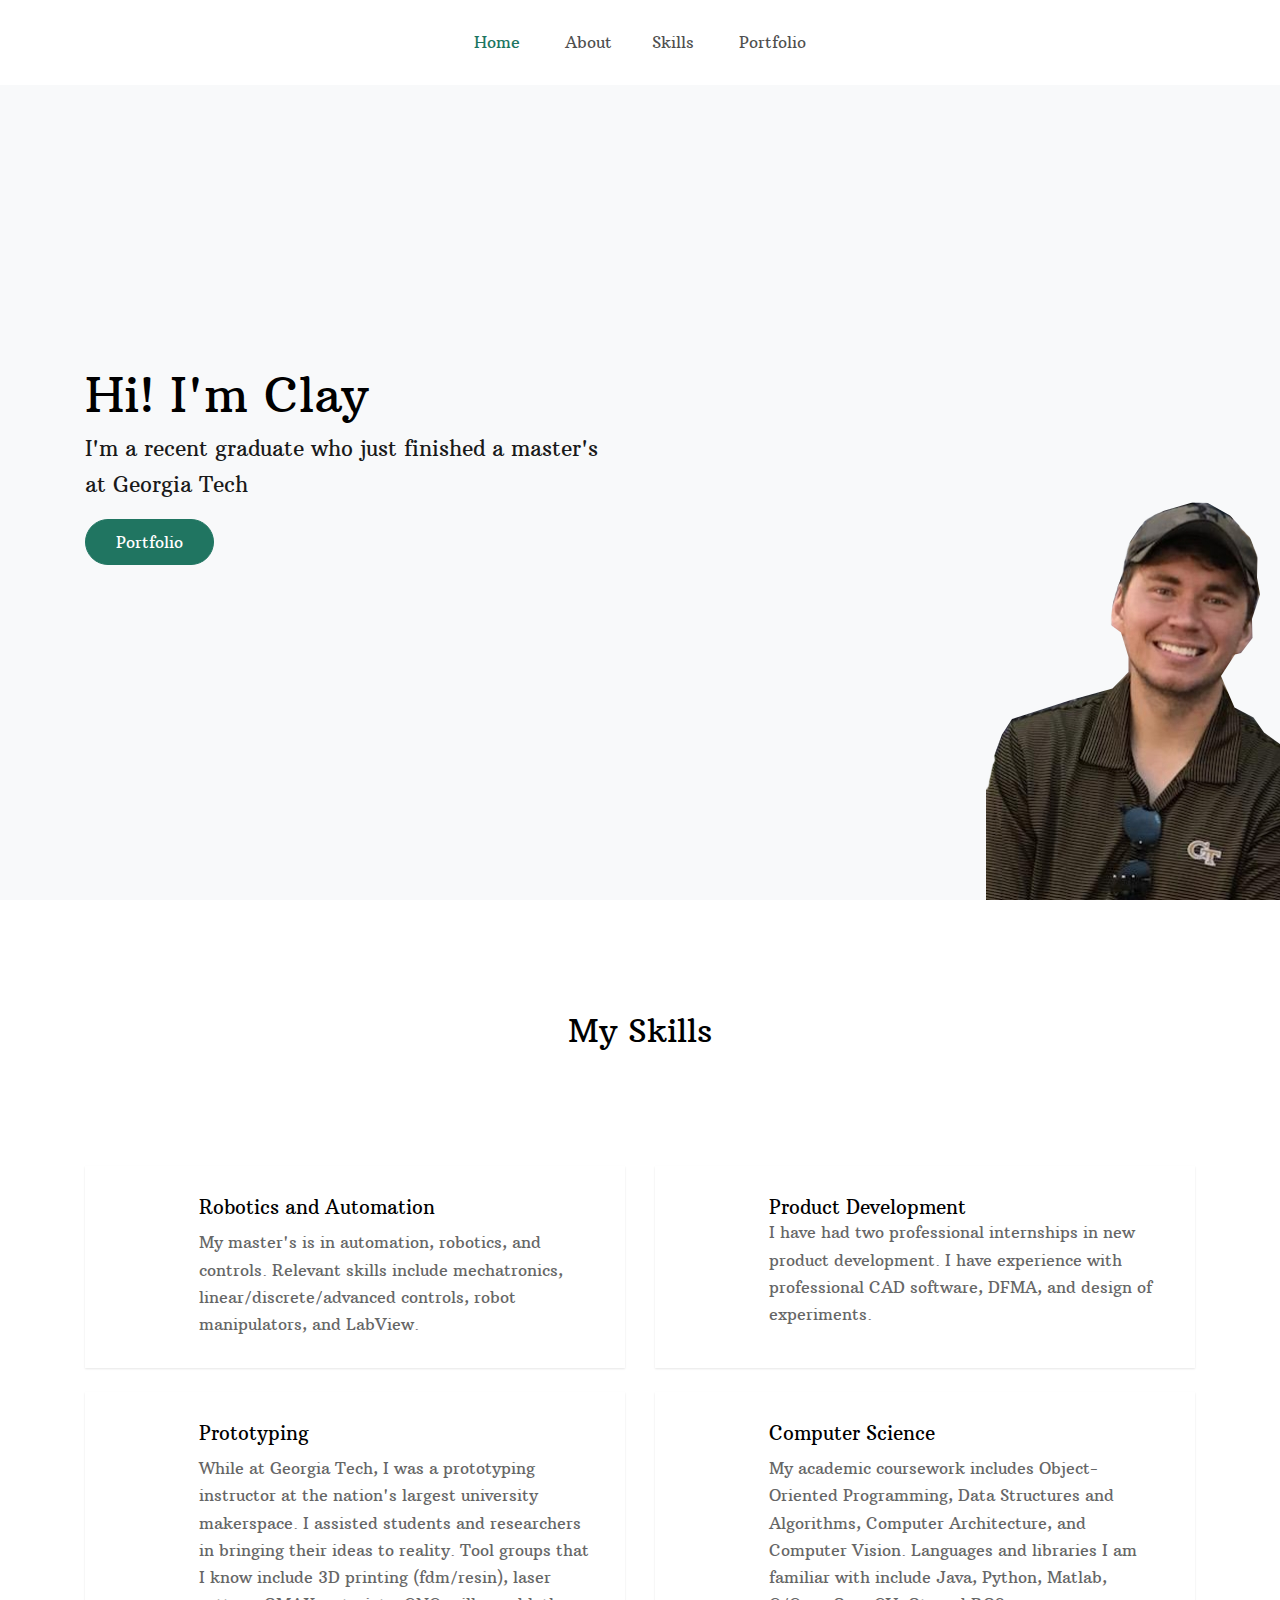
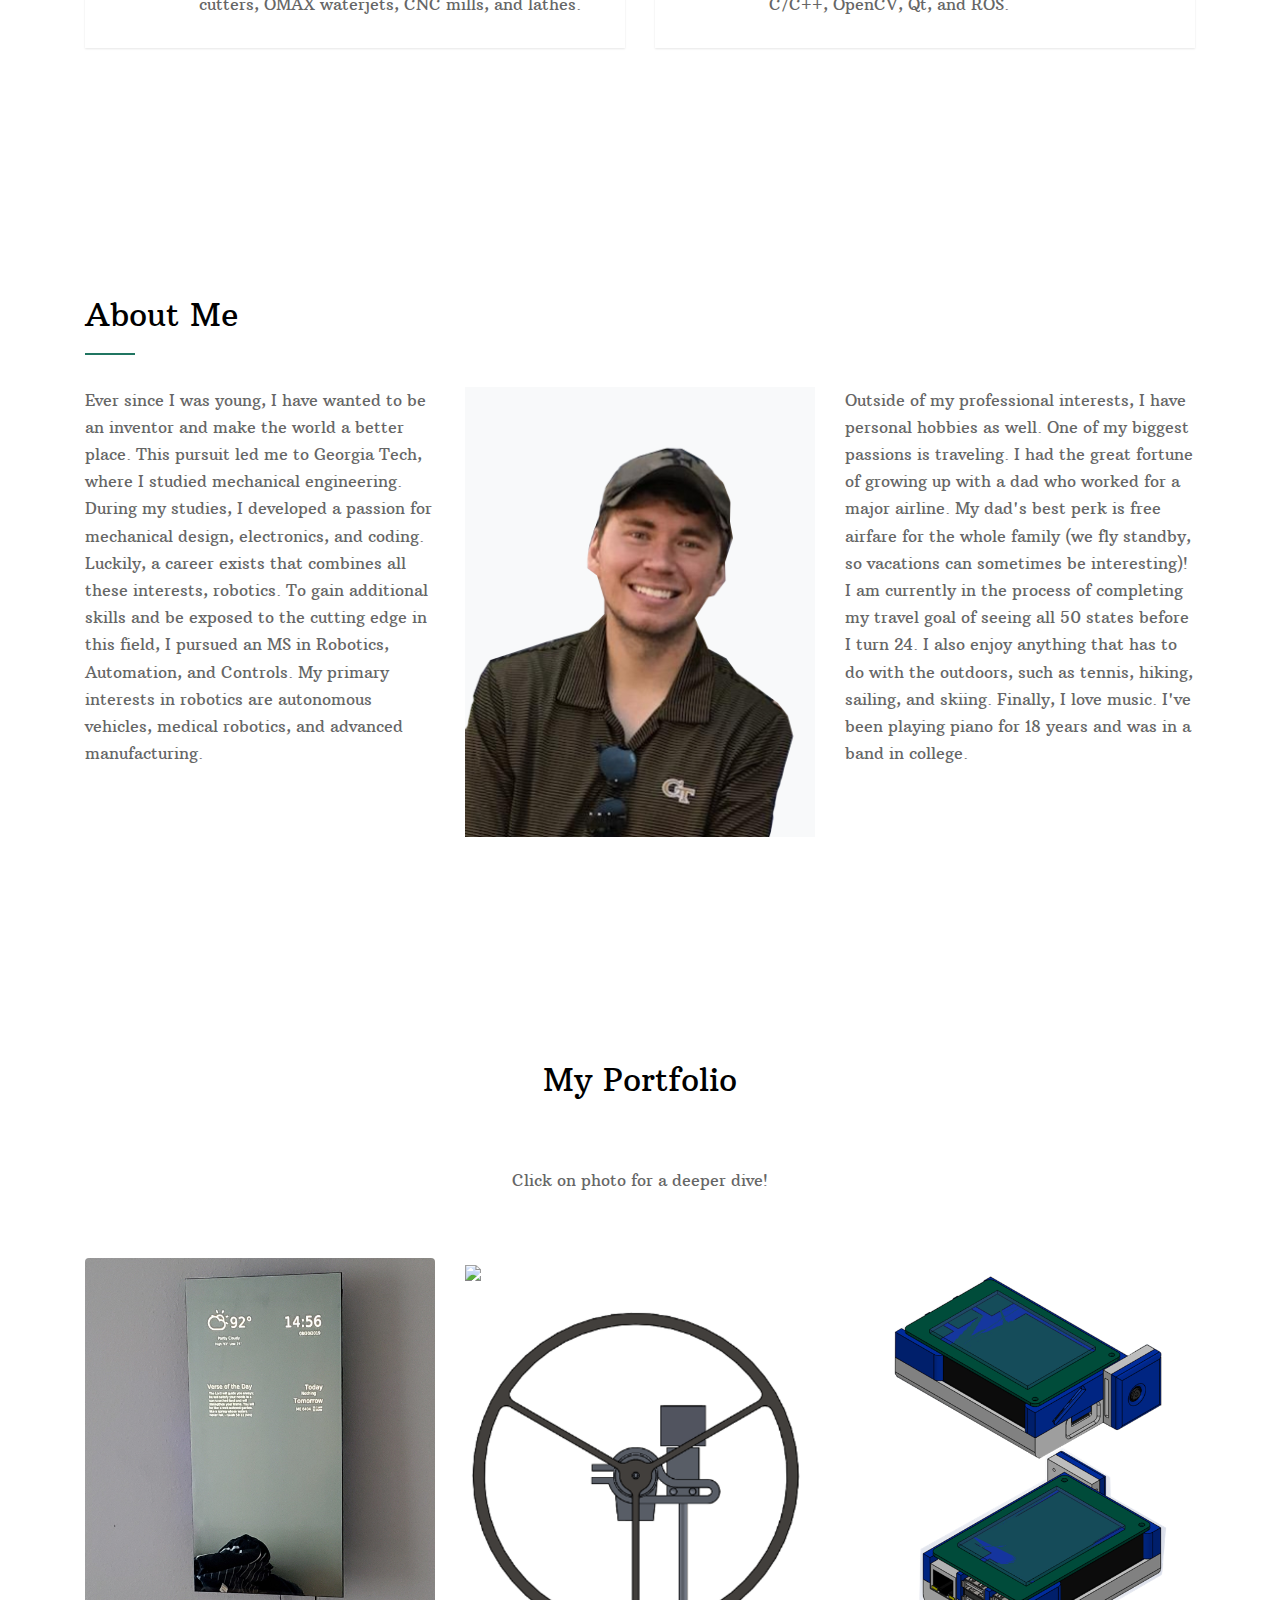
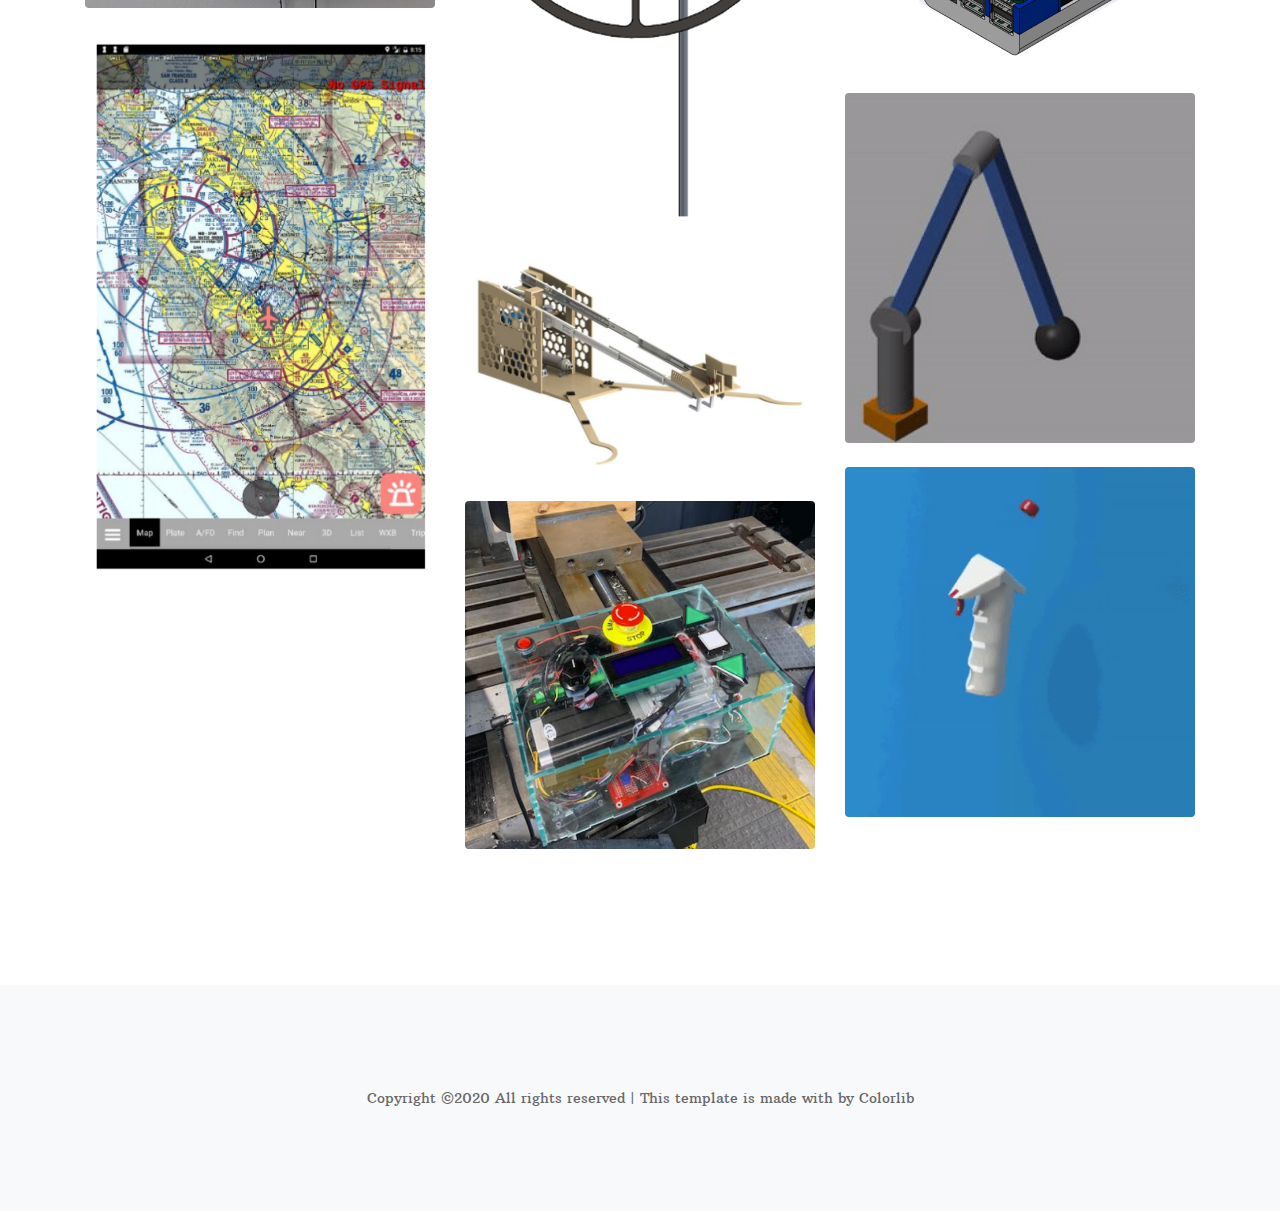
==== commit 8acc63f8: "updates" ====
--- a/index.html
+++ b/index.html
@@ -85,7 +85,7 @@
             <div class="row">
               <div class="col-lg-6">
                 <h1 class="text-black">Hi! I'm Clay </h1>
-                <p class="lead">I'm a recent graduate who just finished a master's in mechanical engineering at Georgia Tech</p>
+                <p class="lead">I'm a recent graduate who just finished a master's at Georgia Tech</p>
                 <p><a href="#portfolio-section" class="btn smoothscroll btn-primary">Portfolio</a></p>
 
               </div>
@@ -116,8 +116,7 @@
               <div class="service-about">
                 <h3>Robotics and Automation</h3>
                   <p>
-                    My master's concentration is in automation, robotics, and controls. My relevant course work include: linear/discrete/advanced controls, mechatronics, and robotics. My professional experience includes work at GTRI as a research assistant in a bio-inspired robotics lab. Project experience include reaction wheel inverted pendulum, flame detection sensor, puma path planning and control, automated work holding clamp, and me2110 robot. 
-                    Relevant skills: C/C++ programming for TI embeds, LabView for myRIO, Arduino, Raspberry Pi
+                    My master's is in automation, robotics, and controls. Relevant skills include mechatronics, linear/discrete/advanced controls, robot manipulators, and LabView.
                   </p>
           </div>
             </div>
@@ -128,7 +127,7 @@
               <div class="service-number mr-4"></div>
               <div class="service-about">
                 <h3>Product Development</h3>
-                I have had 2 professional internships in new product development. I have knowledge of professional CAD software, DFMA, and Design of Experiments.
+                I have had two professional internships in new product development. I have experience with professional CAD software, DFMA, and design of experiments.
               </div>
             </div>
           </div>
@@ -139,7 +138,7 @@
               <div class="service-about">
                 <h3>Prototyping</h3>
                 <p>
-                  While a student at Georgia Tech, I was a prototyping instructor at the largest university makerspace in the nation. I assisted students and researchers in bringing their ideas to reality. Tool groups that I have experience with include: 3D printing (FDM/Resin), Laser Cutters, OMAX waterjets, CNC mills, and lathes. 
+While at Georgia Tech, I was a prototyping instructor at the nation's largest university makerspace. I assisted students and researchers in bringing their ideas to reality. Tool groups that I know include 3D printing (fdm/resin), laser cutters, OMAX waterjets, CNC mills, and lathes.
                 </p>
               </div>
             </div>
@@ -153,7 +152,7 @@
               <div class="service-about">
                 <h3>Computer Science</h3>
                 <p>
-                I have academic coursework in Object Oriented Programming, Data Structures and Algorithms, Computer Architecture, and Computer Vision. Project experience includes developing features for an Android application, autonomous vehicle lane and object detection, real time multi-digit text recognition, JavaFx Smart Mirror, and a Game Boy game. 
+My academic coursework includes Object-Oriented Programming, Data Structures and Algorithms, Computer Architecture, and Computer Vision. Languages and libraries I am familiar with include Java, Python, Matlab, C/C++, OpenCV, Qt, and ROS.
                   
                   </p>
               </div>
@@ -176,13 +175,12 @@
             </div>
           </div>
           <div class="col-lg-4 order-2 order-lg-1">
-            <p>Ever since I was young, I have always wanted to be an inventor and help make the world.</p>
-            <p>Lorem ipsum dolor sit amet, consectetur adipisicing elit. Perferendis ipsum error eligendi molestiae eaque quas, ducimus sequi excepturi?</p>
+            <p>Ever since I was young, I have wanted to be an inventor and make the world a better place. This pursuit led me to Georgia Tech, where I studied mechanical engineering. During my studies, I developed a passion for mechanical design, electronics, and coding. Luckily, a career exists that combines all these interests, robotics. To gain additional skills and be exposed to the cutting edge in this field, I pursued an MS in Robotics, Automation, and Controls. My primary interests in robotics are autonomous vehicles, medical robotics, and advanced manufacturing.</p>
           </div>
             
           <div class="col-lg-4 order-3 order-lg-3">
-            <p>jnn
-              
+            <p>
+              Outside of my professional interests, I have personal hobbies as well. One of my biggest passions is traveling. I had the great fortune of growing up with a dad who worked for a major airline. My dad's best perk is free airfare for the whole family (we fly standby, so vacations can sometimes be interesting)! I am currently in the process of completing my travel goal of seeing all 50 states before I turn 24. I also enjoy anything that has to do with the outdoors, such as tennis, hiking, sailing, and skiing. Finally, I love music. I've been playing piano for 18 years and was in a band in college. 
               
               </p>
 
@@ -238,7 +236,7 @@
           </div>
 
           <div class="item brand col-6 col-sm-6 col-md-6 col-lg-4 col-xl-4 mb-4">
-            <a href="google.com" >
+            <a href="inverted_pendulum.html" >
               <span title="Inverted Pendulum">
               <img class="img-fluid" src="images/pendulum.PNG">
             </span>
@@ -275,7 +273,7 @@
                </span>   
             </a>
           </div>
-            </div>
+
             
           <div class="item web col-6 col-sm-6 col-md-6 col-lg-4 col-xl-4 mb-4">
             <a href="capstone.html">
@@ -284,7 +282,7 @@
             </span>
             </a>
           </div>
-
+            </div>
 
           
         </div>
@@ -300,7 +298,9 @@
    
 
     <footer class="site-section bg-light footer">
- 
+        <center>
+    Copyright ©2020 All rights reserved | This template is made with by Colorlib
+        </center>
     </footer>
 
   </div> <!-- .site-wrap -->
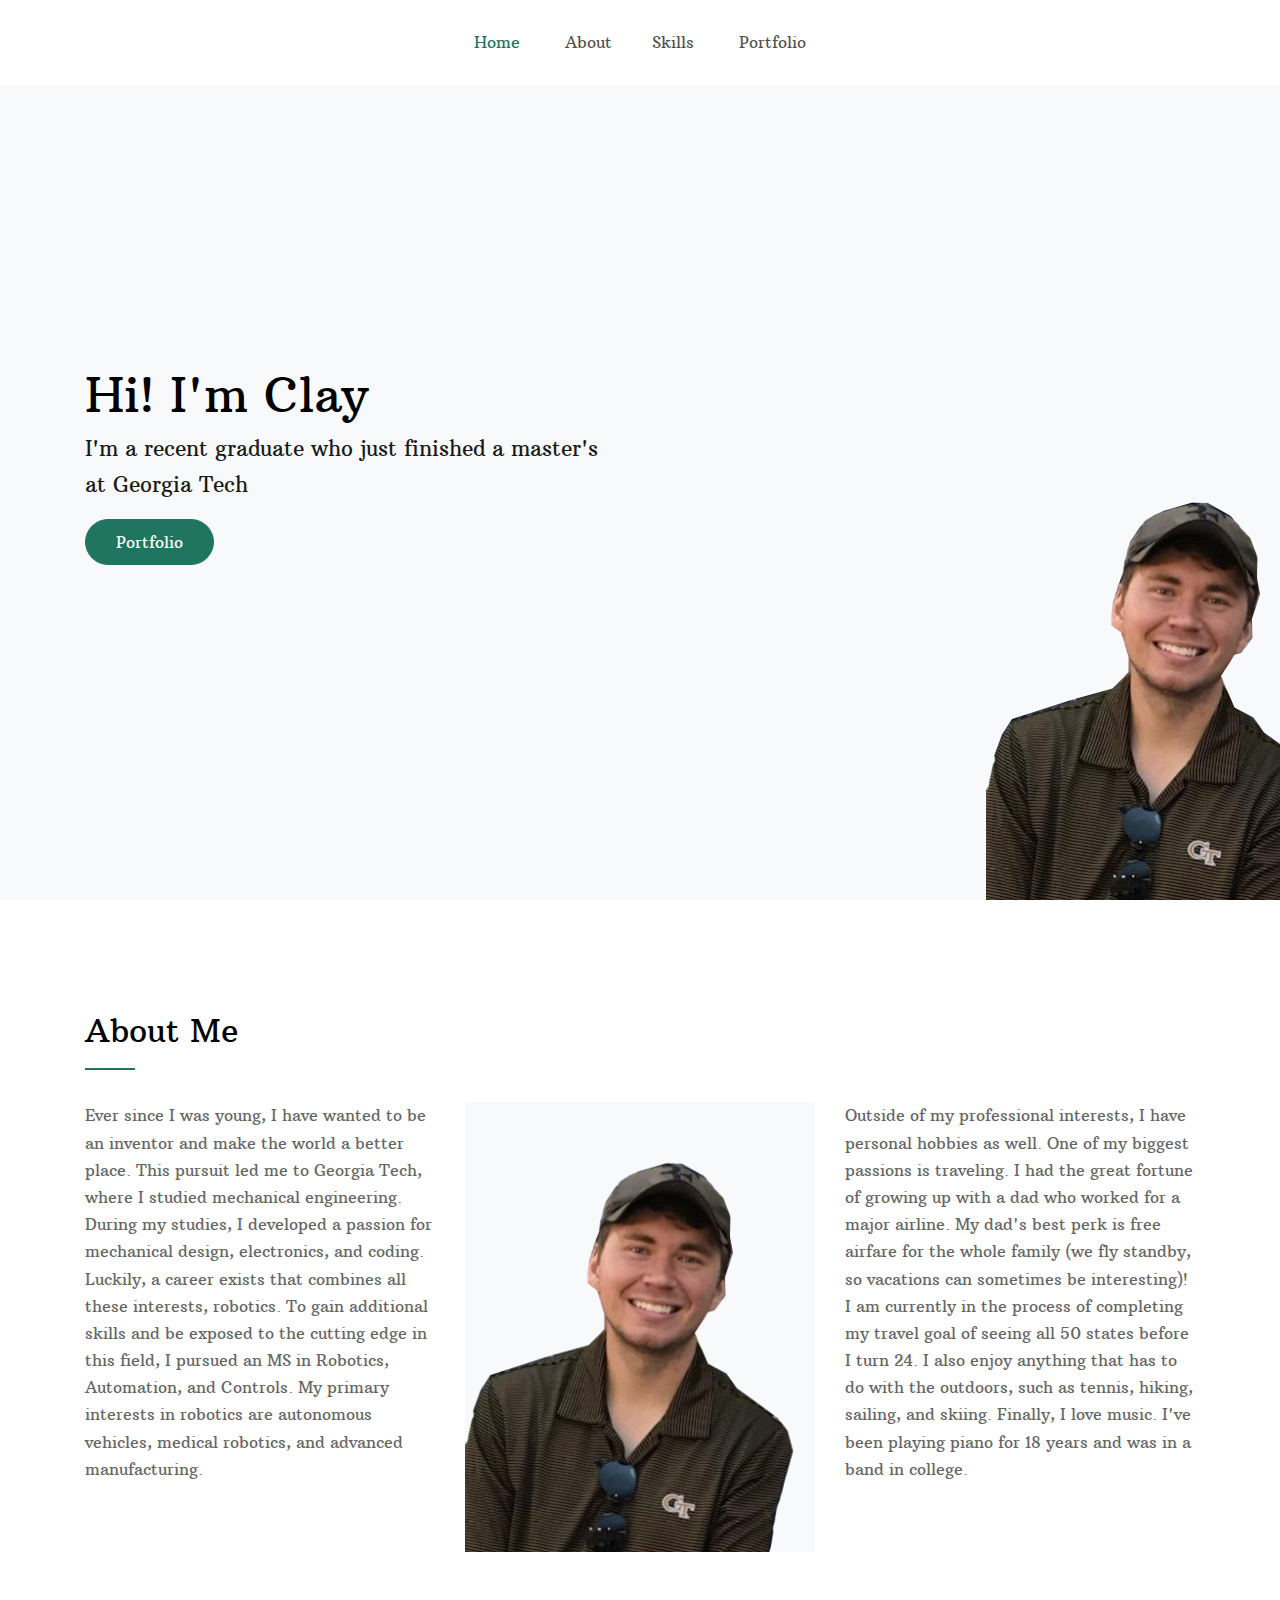
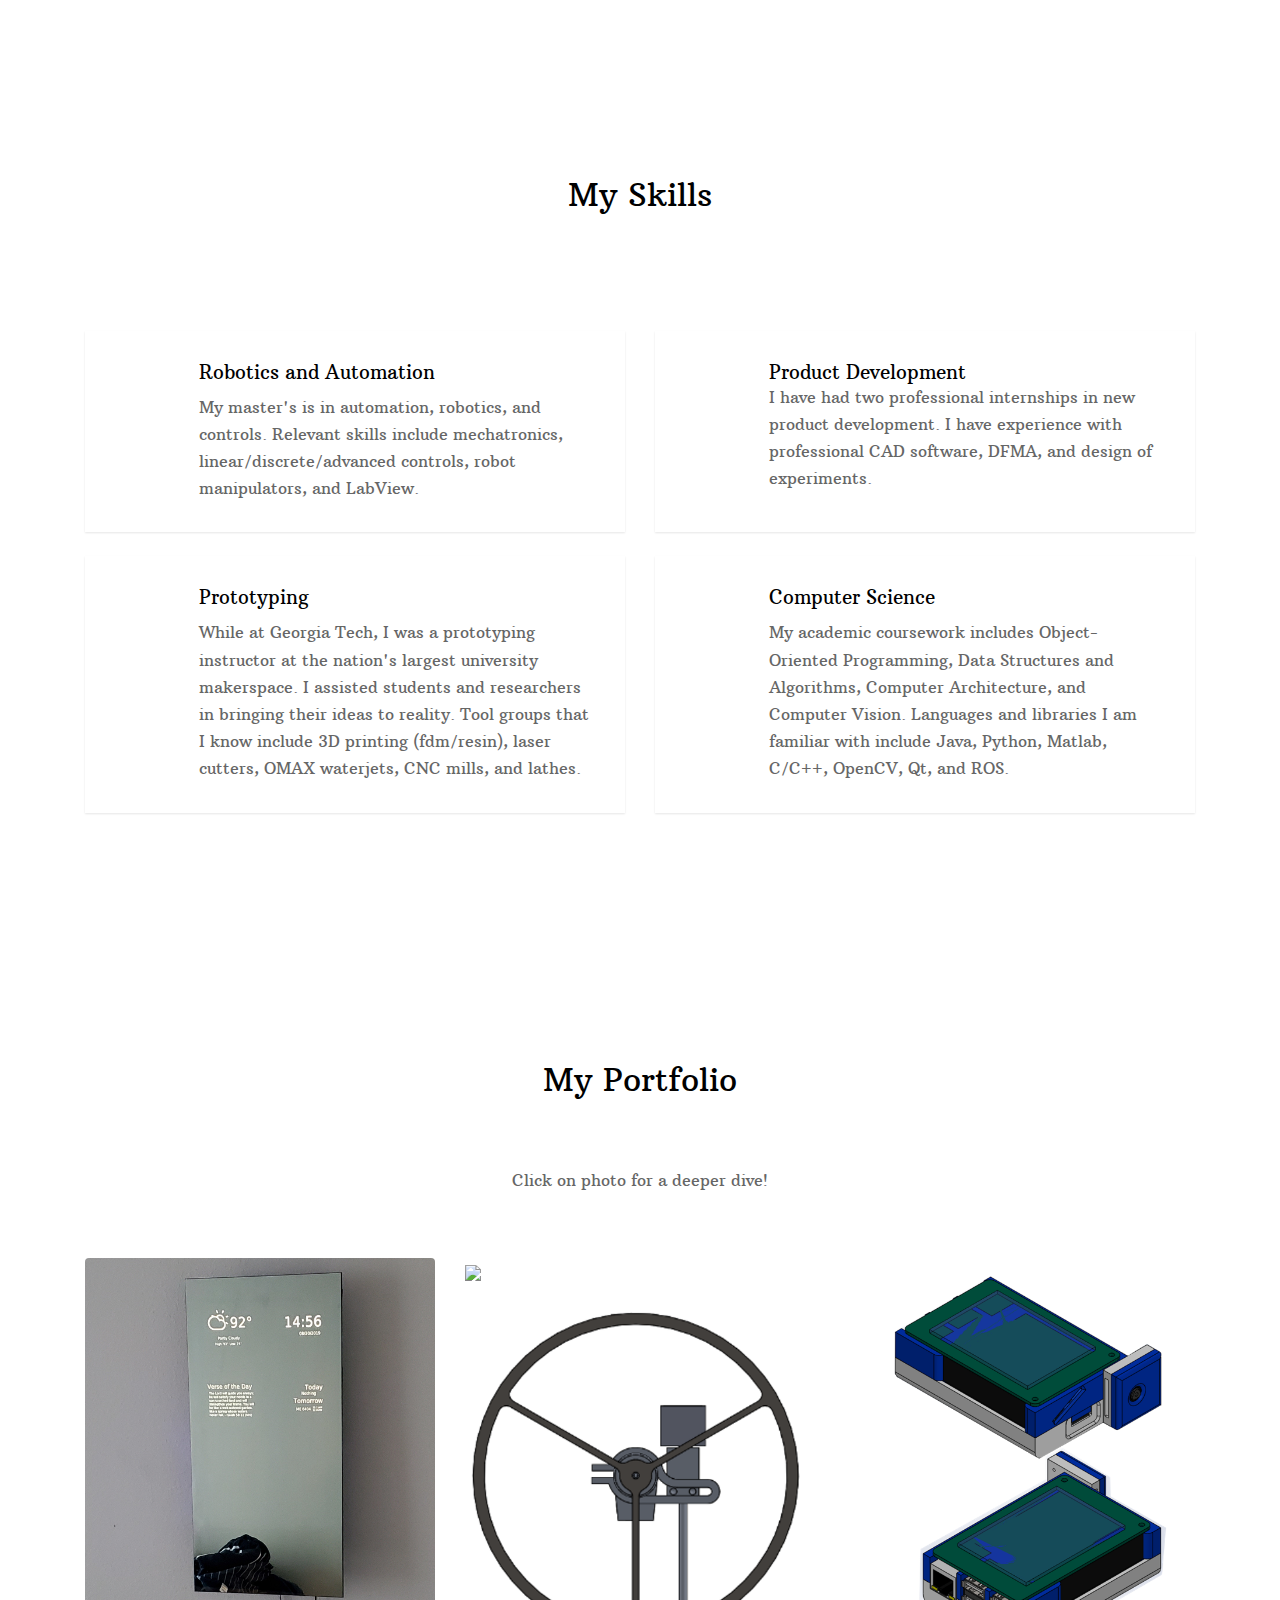
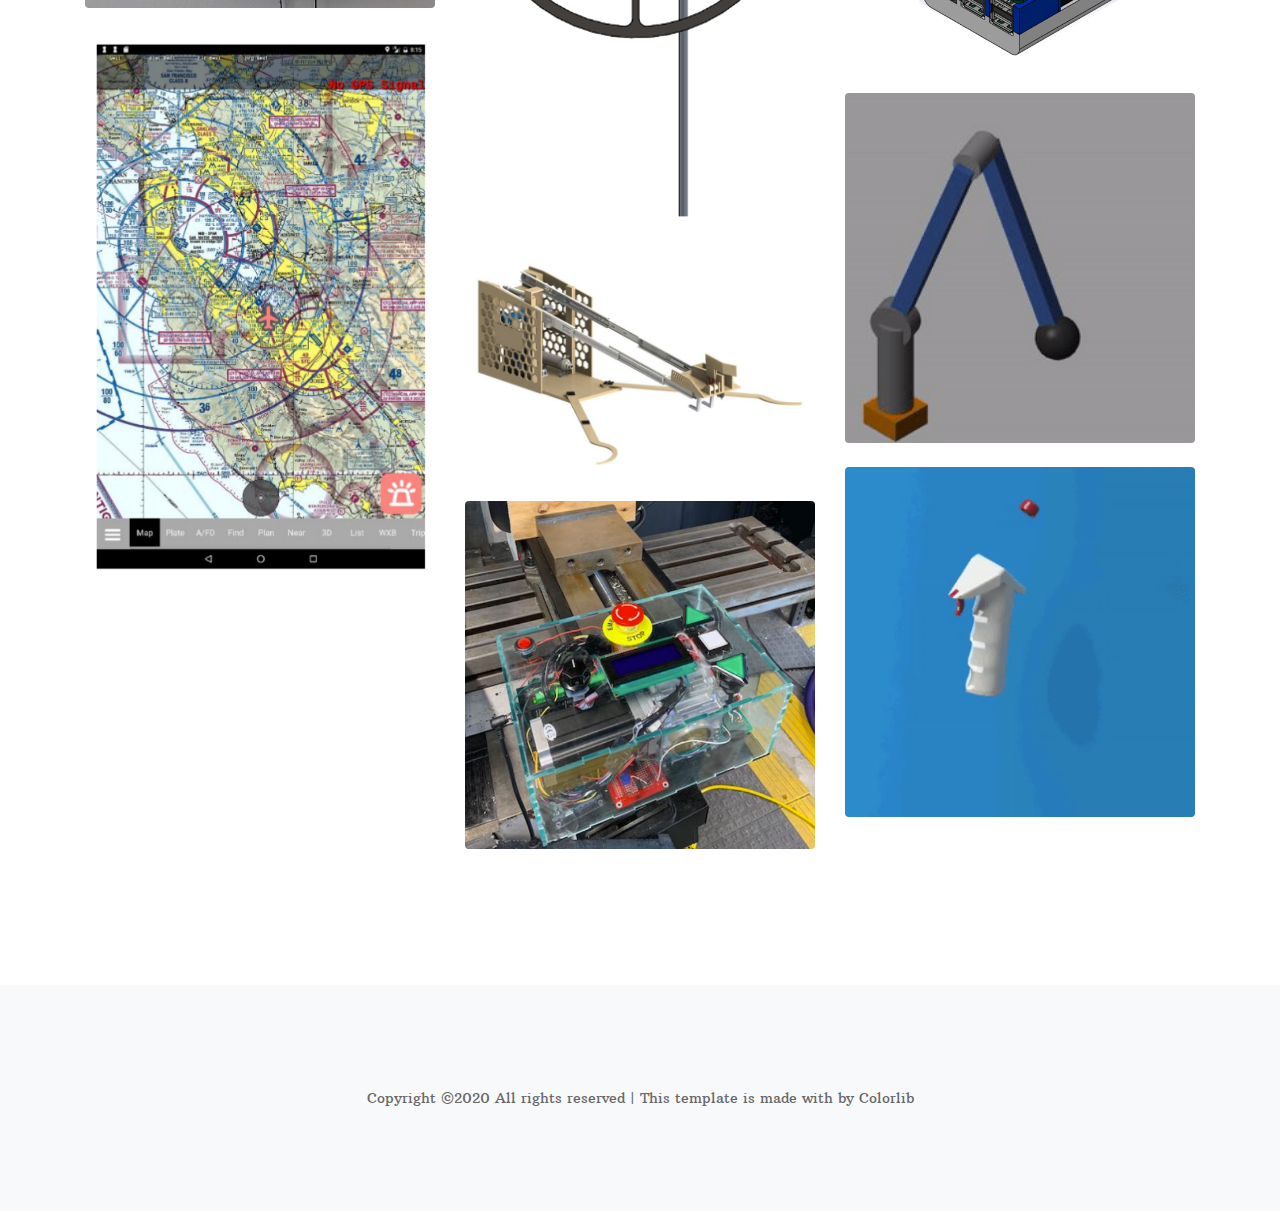
==== commit 5d1a4d14: "Update index.html" ====
--- a/index.html
+++ b/index.html
@@ -103,7 +103,36 @@
     
 
     
-    <div class="site-section" id="services-section">
+
+
+    <div class="site-section" id="about-section">
+      <div class="container">
+        <div class="row ">
+          <div class="col-12 mb-4 position-relative">
+            <h2 class="section-title">About Me</h2>
+          </div>
+          <div class="col-lg-4 order-1 order-lg-2 mb-4 mb-lg-0">
+            <div class="bg-light pt-5">
+            <img src="images/face.png" alt="Image" class="img-fluid">
+            </div>
+          </div>
+          <div class="col-lg-4 order-2 order-lg-1">
+            <p>Ever since I was young, I have wanted to be an inventor and make the world a better place. This pursuit led me to Georgia Tech, where I studied mechanical engineering. During my studies, I developed a passion for mechanical design, electronics, and coding. Luckily, a career exists that combines all these interests, robotics. To gain additional skills and be exposed to the cutting edge in this field, I pursued an MS in Robotics, Automation, and Controls. My primary interests in robotics are autonomous vehicles, medical robotics, and advanced manufacturing.</p>
+          </div>
+            
+          <div class="col-lg-4 order-3 order-lg-3">
+            <p>
+              Outside of my professional interests, I have personal hobbies as well. One of my biggest passions is traveling. I had the great fortune of growing up with a dad who worked for a major airline. My dad's best perk is free airfare for the whole family (we fly standby, so vacations can sometimes be interesting)! I am currently in the process of completing my travel goal of seeing all 50 states before I turn 24. I also enjoy anything that has to do with the outdoors, such as tennis, hiking, sailing, and skiing. Finally, I love music. I've been playing piano for 18 years and was in a band in college. 
+              
+              </p>
+
+          </div>
+          
+        </div>
+      </div>
+    </div>
+
+          <div class="site-section" id="services-section">
       <div class="container">
         <div class="row ">
           <div class="col-12 mb-5 position-relative">
@@ -163,34 +192,6 @@
       </div>
     </div>
 
-    <div class="site-section" id="about-section">
-      <div class="container">
-        <div class="row ">
-          <div class="col-12 mb-4 position-relative">
-            <h2 class="section-title">About Me</h2>
-          </div>
-          <div class="col-lg-4 order-1 order-lg-2 mb-4 mb-lg-0">
-            <div class="bg-light pt-5">
-            <img src="images/face.png" alt="Image" class="img-fluid">
-            </div>
-          </div>
-          <div class="col-lg-4 order-2 order-lg-1">
-            <p>Ever since I was young, I have wanted to be an inventor and make the world a better place. This pursuit led me to Georgia Tech, where I studied mechanical engineering. During my studies, I developed a passion for mechanical design, electronics, and coding. Luckily, a career exists that combines all these interests, robotics. To gain additional skills and be exposed to the cutting edge in this field, I pursued an MS in Robotics, Automation, and Controls. My primary interests in robotics are autonomous vehicles, medical robotics, and advanced manufacturing.</p>
-          </div>
-            
-          <div class="col-lg-4 order-3 order-lg-3">
-            <p>
-              Outside of my professional interests, I have personal hobbies as well. One of my biggest passions is traveling. I had the great fortune of growing up with a dad who worked for a major airline. My dad's best perk is free airfare for the whole family (we fly standby, so vacations can sometimes be interesting)! I am currently in the process of completing my travel goal of seeing all 50 states before I turn 24. I also enjoy anything that has to do with the outdoors, such as tennis, hiking, sailing, and skiing. Finally, I love music. I've been playing piano for 18 years and was in a band in college. 
-              
-              </p>
-
-          </div>
-          
-        </div>
-      </div>
-    </div>
-
-
 
 
     <section class="site-section block__62272" id="portfolio-section">
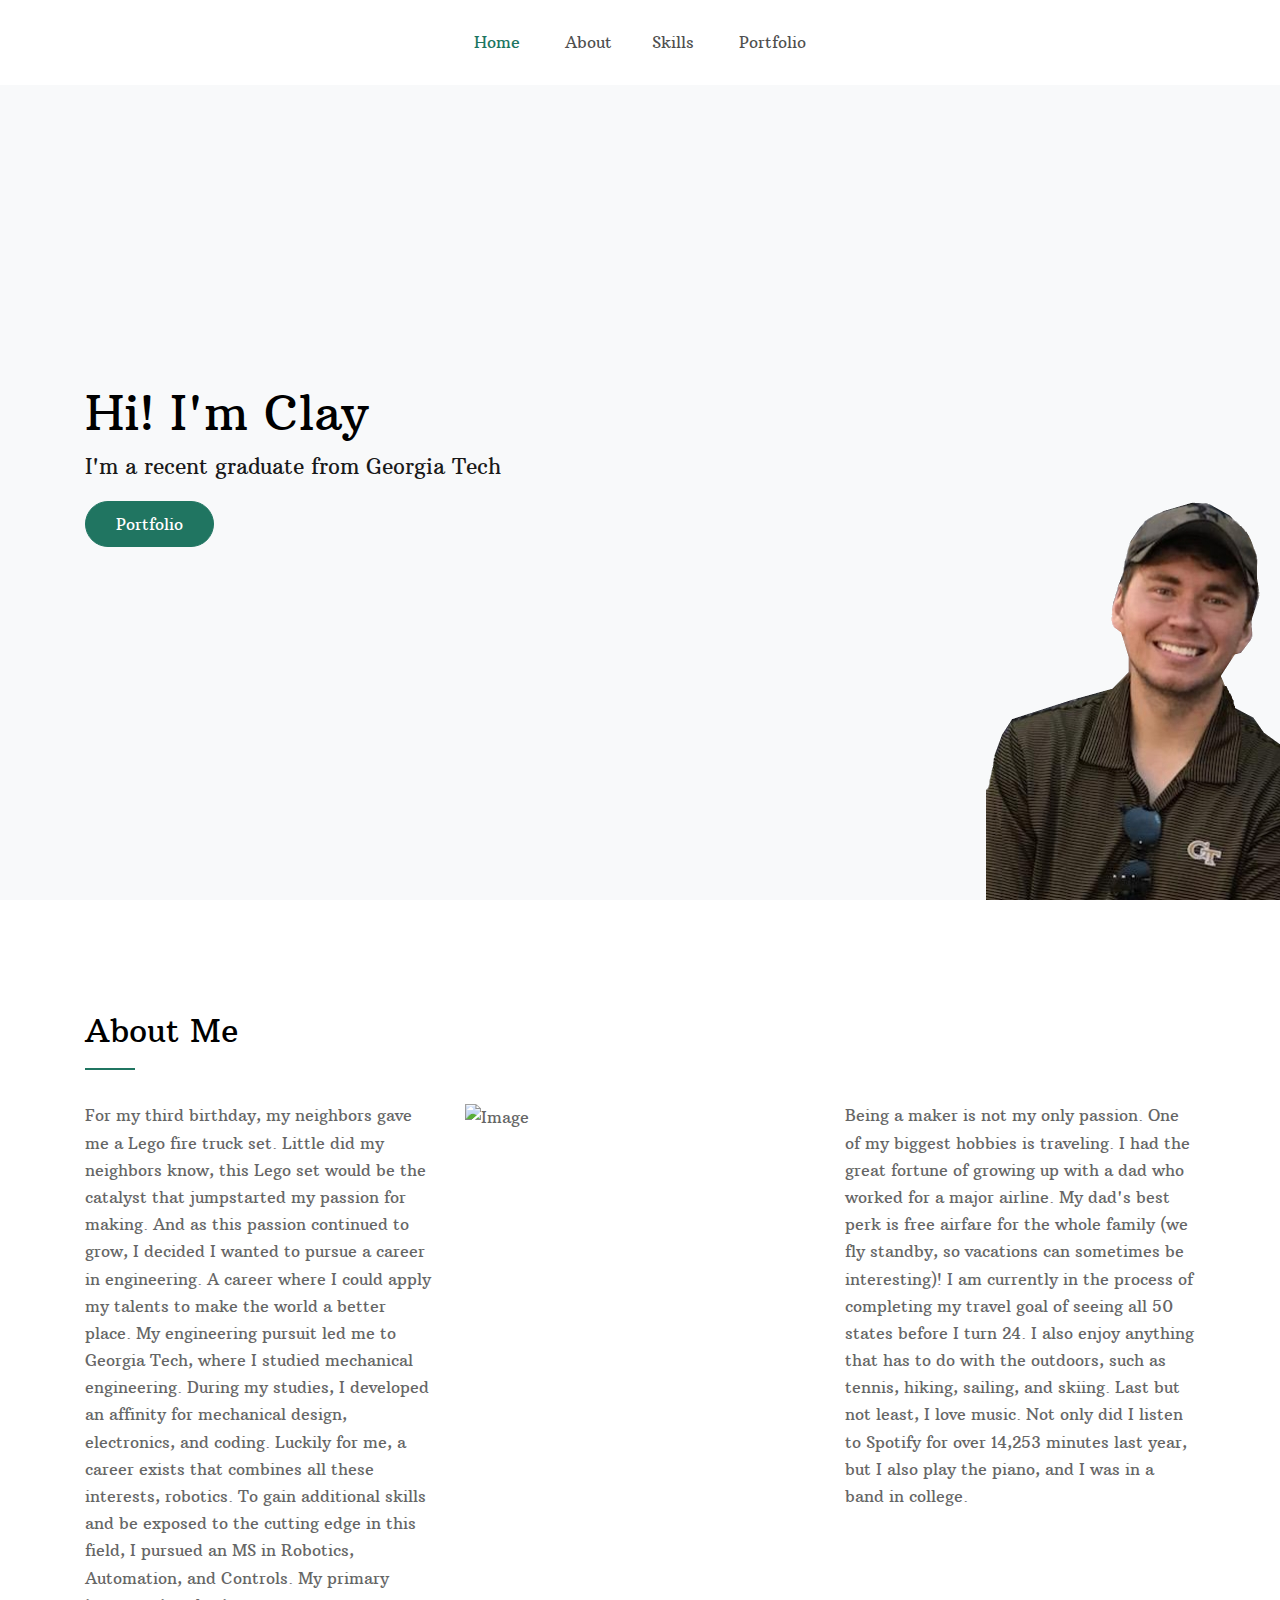
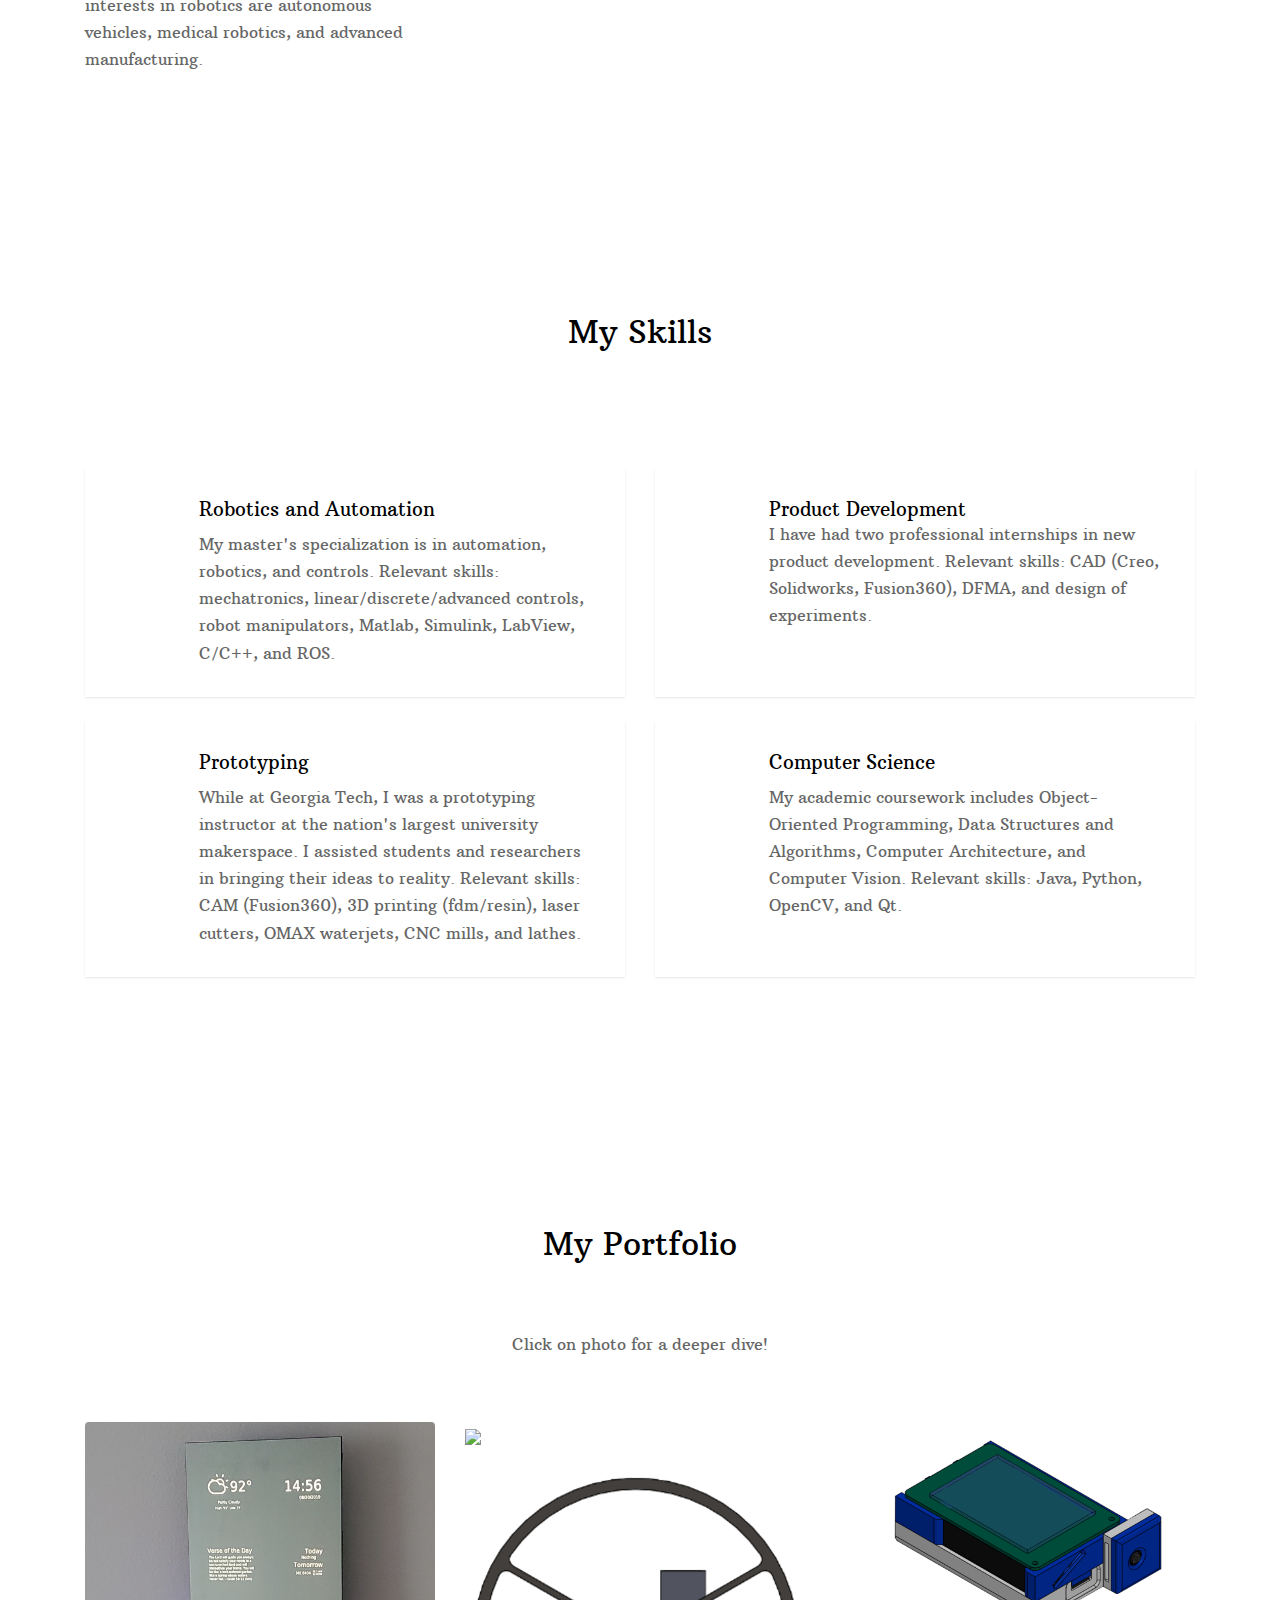
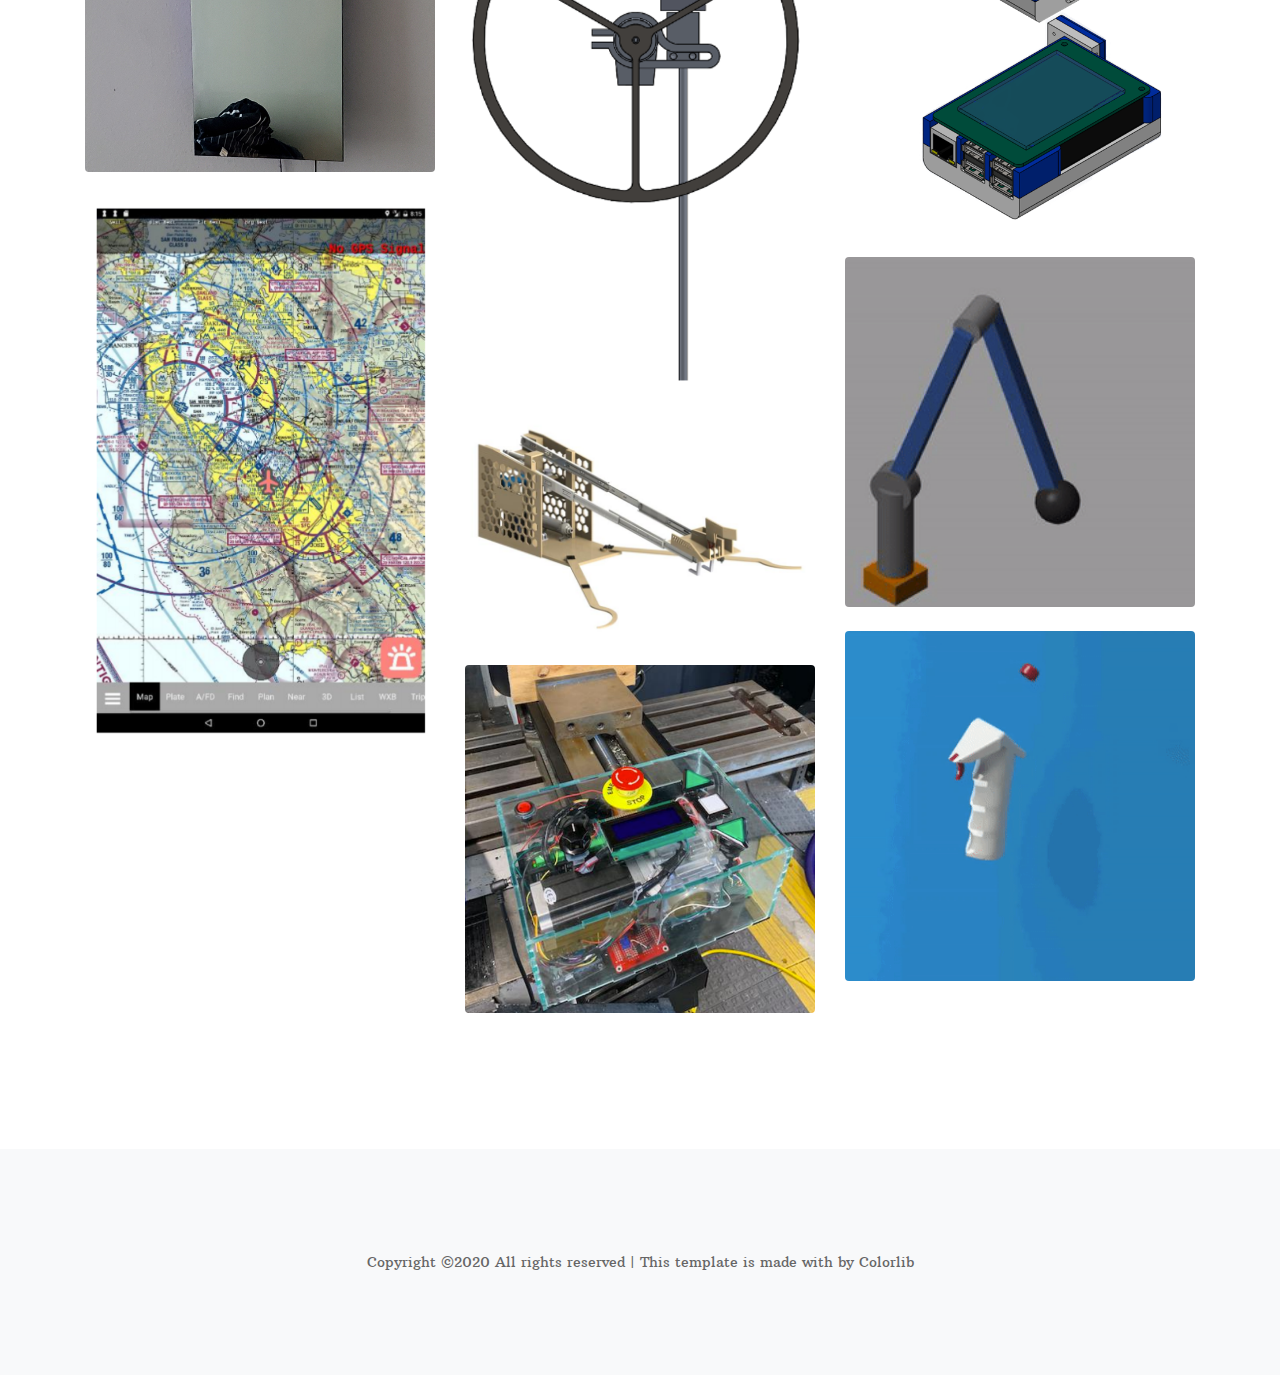
==== commit 8e6e0920: "collage" ====
--- a/index.html
+++ b/index.html
@@ -85,7 +85,7 @@
             <div class="row">
               <div class="col-lg-6">
                 <h1 class="text-black">Hi! I'm Clay </h1>
-                <p class="lead">I'm a recent graduate who just finished a master's at Georgia Tech</p>
+                <p class="lead">I'm a recent graduate from Georgia Tech</p>
                 <p><a href="#portfolio-section" class="btn smoothscroll btn-primary">Portfolio</a></p>
 
               </div>
@@ -95,7 +95,7 @@
         </div>
       </div>
 
-      <img src="images/face.png" alt="Image" class="img-face" data-aos="fade">
+      <img src="images/face2.png" alt="Image" class="img-face" data-aos="fade">
 
       
     </div>  
@@ -112,17 +112,17 @@
             <h2 class="section-title">About Me</h2>
           </div>
           <div class="col-lg-4 order-1 order-lg-2 mb-4 mb-lg-0">
-            <div class="bg-light pt-5">
-            <img src="images/face.png" alt="Image" class="img-fluid">
+            <div> <!-- class="bg-light pt-5"> -->
+            <img src="images/hhhh.png" alt="Image" class="img-fluid">
             </div>
           </div>
           <div class="col-lg-4 order-2 order-lg-1">
-            <p>Ever since I was young, I have wanted to be an inventor and make the world a better place. This pursuit led me to Georgia Tech, where I studied mechanical engineering. During my studies, I developed a passion for mechanical design, electronics, and coding. Luckily, a career exists that combines all these interests, robotics. To gain additional skills and be exposed to the cutting edge in this field, I pursued an MS in Robotics, Automation, and Controls. My primary interests in robotics are autonomous vehicles, medical robotics, and advanced manufacturing.</p>
+            <p>For my third birthday, my neighbors gave me a Lego fire truck set. Little did my neighbors know, this Lego set would be the catalyst that jumpstarted my passion for making. And as this passion continued to grow, I decided I wanted to pursue a career in engineering. A career where I could apply my talents to make the world a better place. My engineering pursuit led me to Georgia Tech, where I studied mechanical engineering. During my studies, I developed an affinity for mechanical design, electronics, and coding. Luckily for me, a career exists that combines all these interests, robotics. To gain additional skills and be exposed to the cutting edge in this field, I pursued an MS in Robotics, Automation, and Controls. My primary interests in robotics are autonomous vehicles, medical robotics, and advanced manufacturing.</p>
           </div>
             
           <div class="col-lg-4 order-3 order-lg-3">
             <p>
-              Outside of my professional interests, I have personal hobbies as well. One of my biggest passions is traveling. I had the great fortune of growing up with a dad who worked for a major airline. My dad's best perk is free airfare for the whole family (we fly standby, so vacations can sometimes be interesting)! I am currently in the process of completing my travel goal of seeing all 50 states before I turn 24. I also enjoy anything that has to do with the outdoors, such as tennis, hiking, sailing, and skiing. Finally, I love music. I've been playing piano for 18 years and was in a band in college. 
+  Being a maker is not my only passion. One of my biggest hobbies is traveling. I had the great fortune of growing up with a dad who worked for a major airline. My dad's best perk is free airfare for the whole family (we fly standby, so vacations can sometimes be interesting)! I am currently in the process of completing my travel goal of seeing all 50 states before I turn 24. I also enjoy anything that has to do with the outdoors, such as tennis, hiking, sailing, and skiing. Last but not least, I love music. Not only did I listen to Spotify for over 14,253 minutes last year, but I also play the piano, and I was in a band in college.
               
               </p>
 
@@ -145,7 +145,7 @@
               <div class="service-about">
                 <h3>Robotics and Automation</h3>
                   <p>
-                    My master's is in automation, robotics, and controls. Relevant skills include mechatronics, linear/discrete/advanced controls, robot manipulators, and LabView.
+                    My master's specialization is in automation, robotics, and controls. Relevant skills: mechatronics, linear/discrete/advanced controls, robot manipulators, Matlab, Simulink, LabView, C/C++, and ROS.
                   </p>
           </div>
             </div>
@@ -156,7 +156,7 @@
               <div class="service-number mr-4"></div>
               <div class="service-about">
                 <h3>Product Development</h3>
-                I have had two professional internships in new product development. I have experience with professional CAD software, DFMA, and design of experiments.
+                I have had two professional internships in new product development. Relevant skills: CAD (Creo, Solidworks, Fusion360), DFMA, and design of experiments.
               </div>
             </div>
           </div>
@@ -167,7 +167,7 @@
               <div class="service-about">
                 <h3>Prototyping</h3>
                 <p>
-While at Georgia Tech, I was a prototyping instructor at the nation's largest university makerspace. I assisted students and researchers in bringing their ideas to reality. Tool groups that I know include 3D printing (fdm/resin), laser cutters, OMAX waterjets, CNC mills, and lathes.
+While at Georgia Tech, I was a prototyping instructor at the nation's largest university makerspace. I assisted students and researchers in bringing their ideas to reality. Relevant skills: CAM (Fusion360), 3D printing (fdm/resin), laser cutters, OMAX waterjets, CNC mills, and lathes.
                 </p>
               </div>
             </div>
@@ -181,7 +181,7 @@
               <div class="service-about">
                 <h3>Computer Science</h3>
                 <p>
-My academic coursework includes Object-Oriented Programming, Data Structures and Algorithms, Computer Architecture, and Computer Vision. Languages and libraries I am familiar with include Java, Python, Matlab, C/C++, OpenCV, Qt, and ROS.
+My academic coursework includes Object-Oriented Programming, Data Structures and Algorithms, Computer Architecture, and Computer Vision. Relevant skills: Java, Python, OpenCV, and Qt.
                   
                   </p>
               </div>
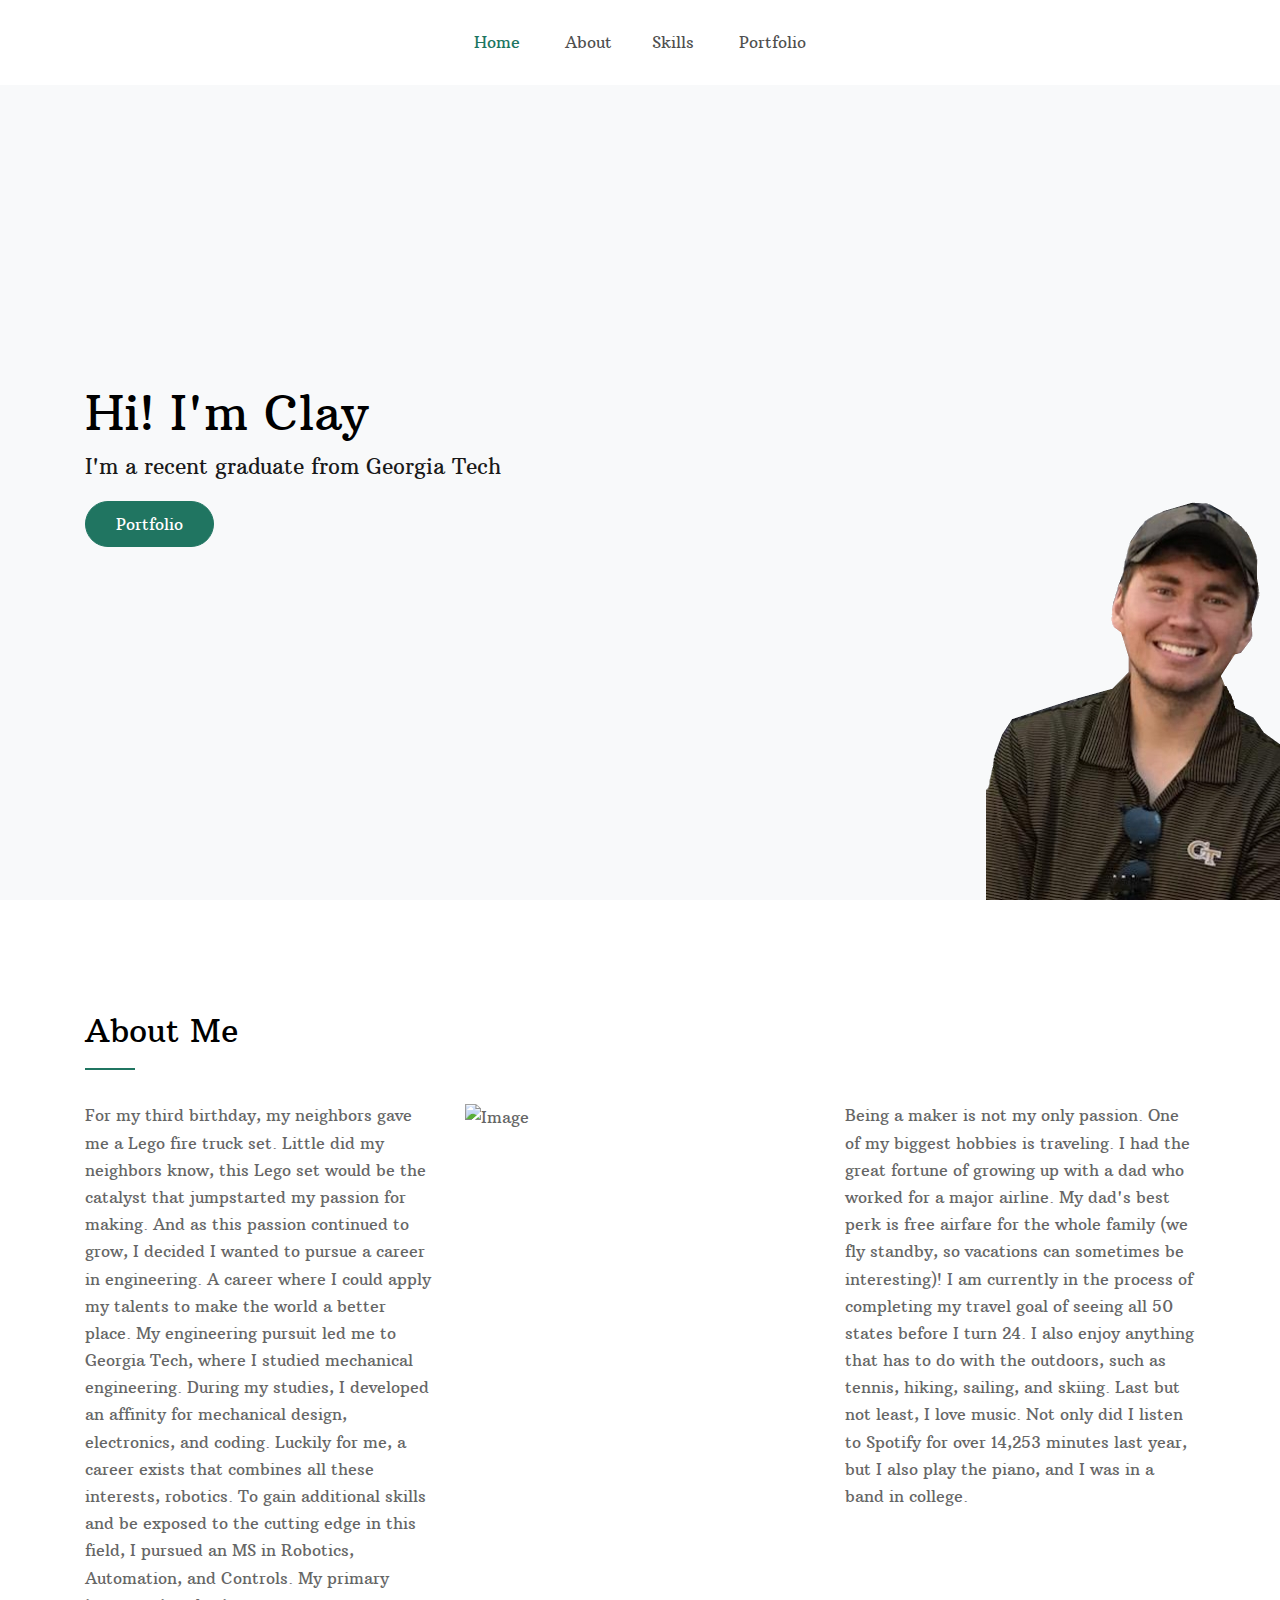
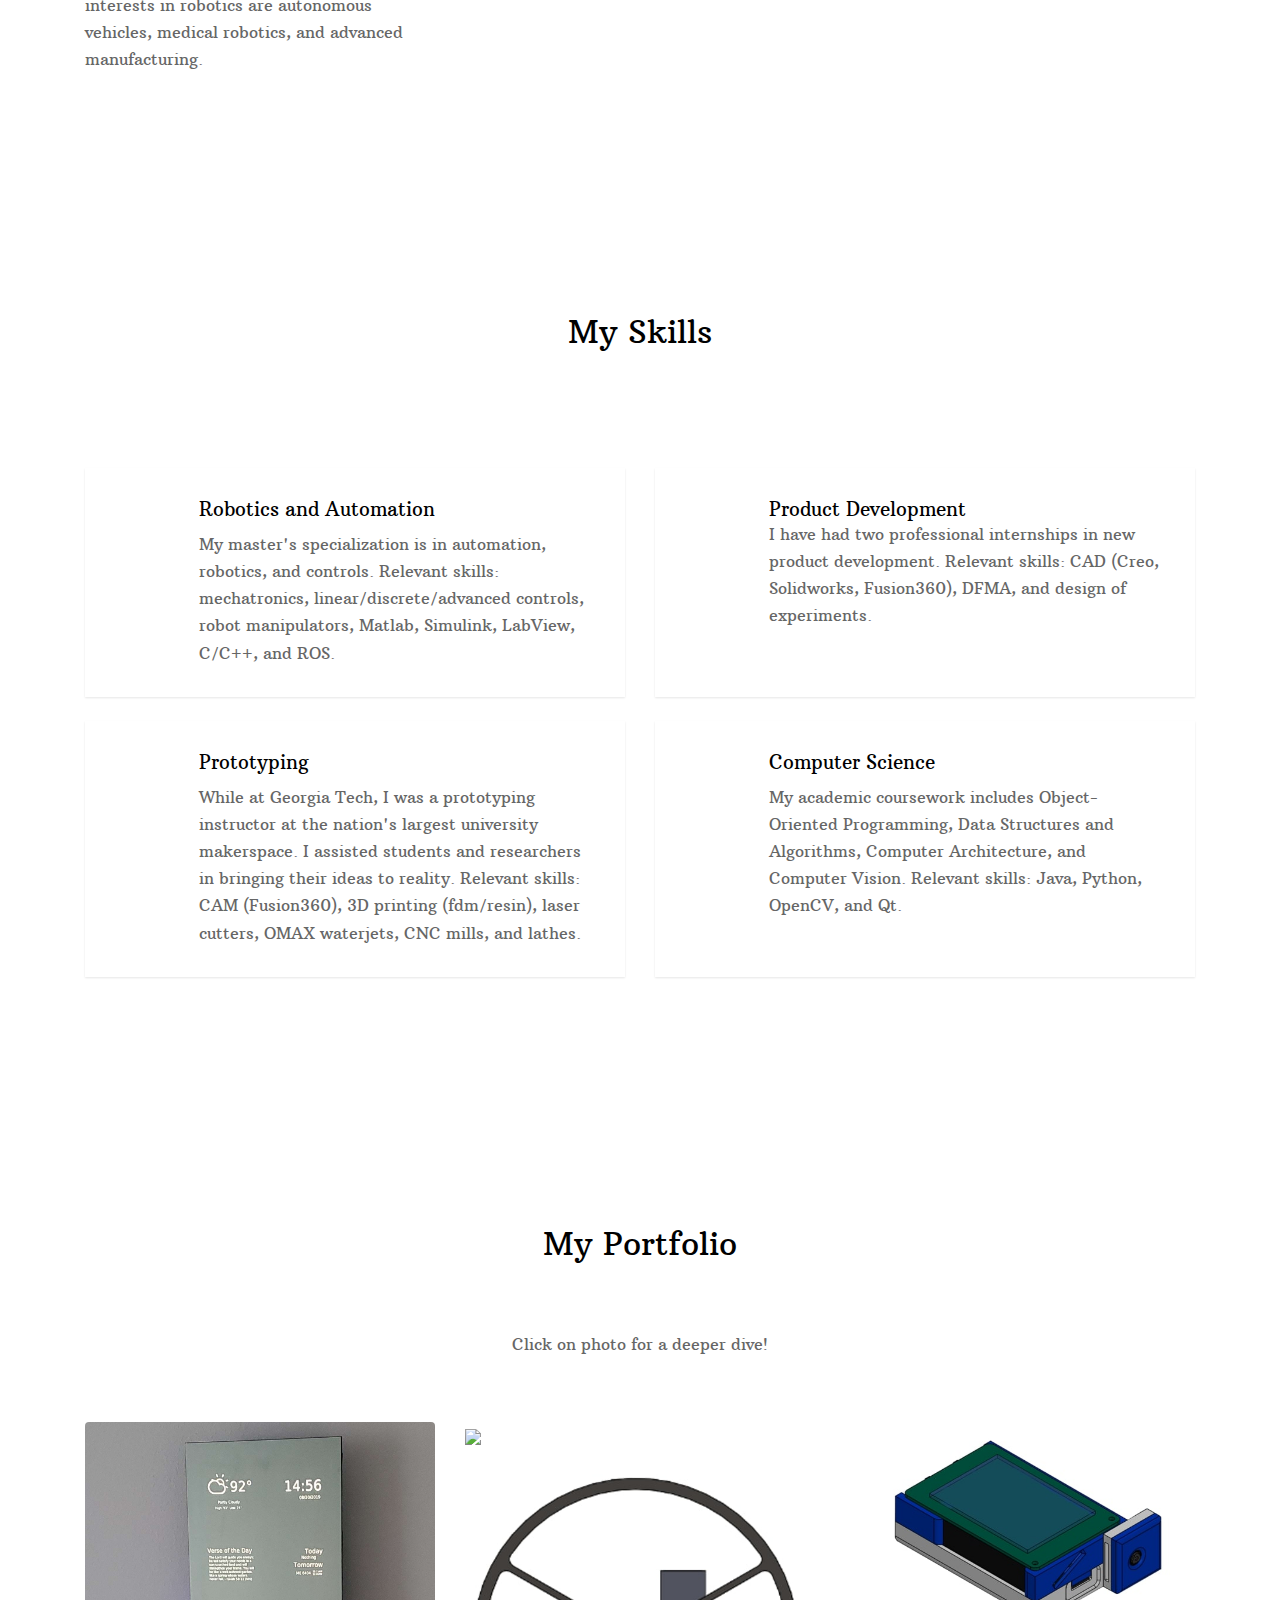
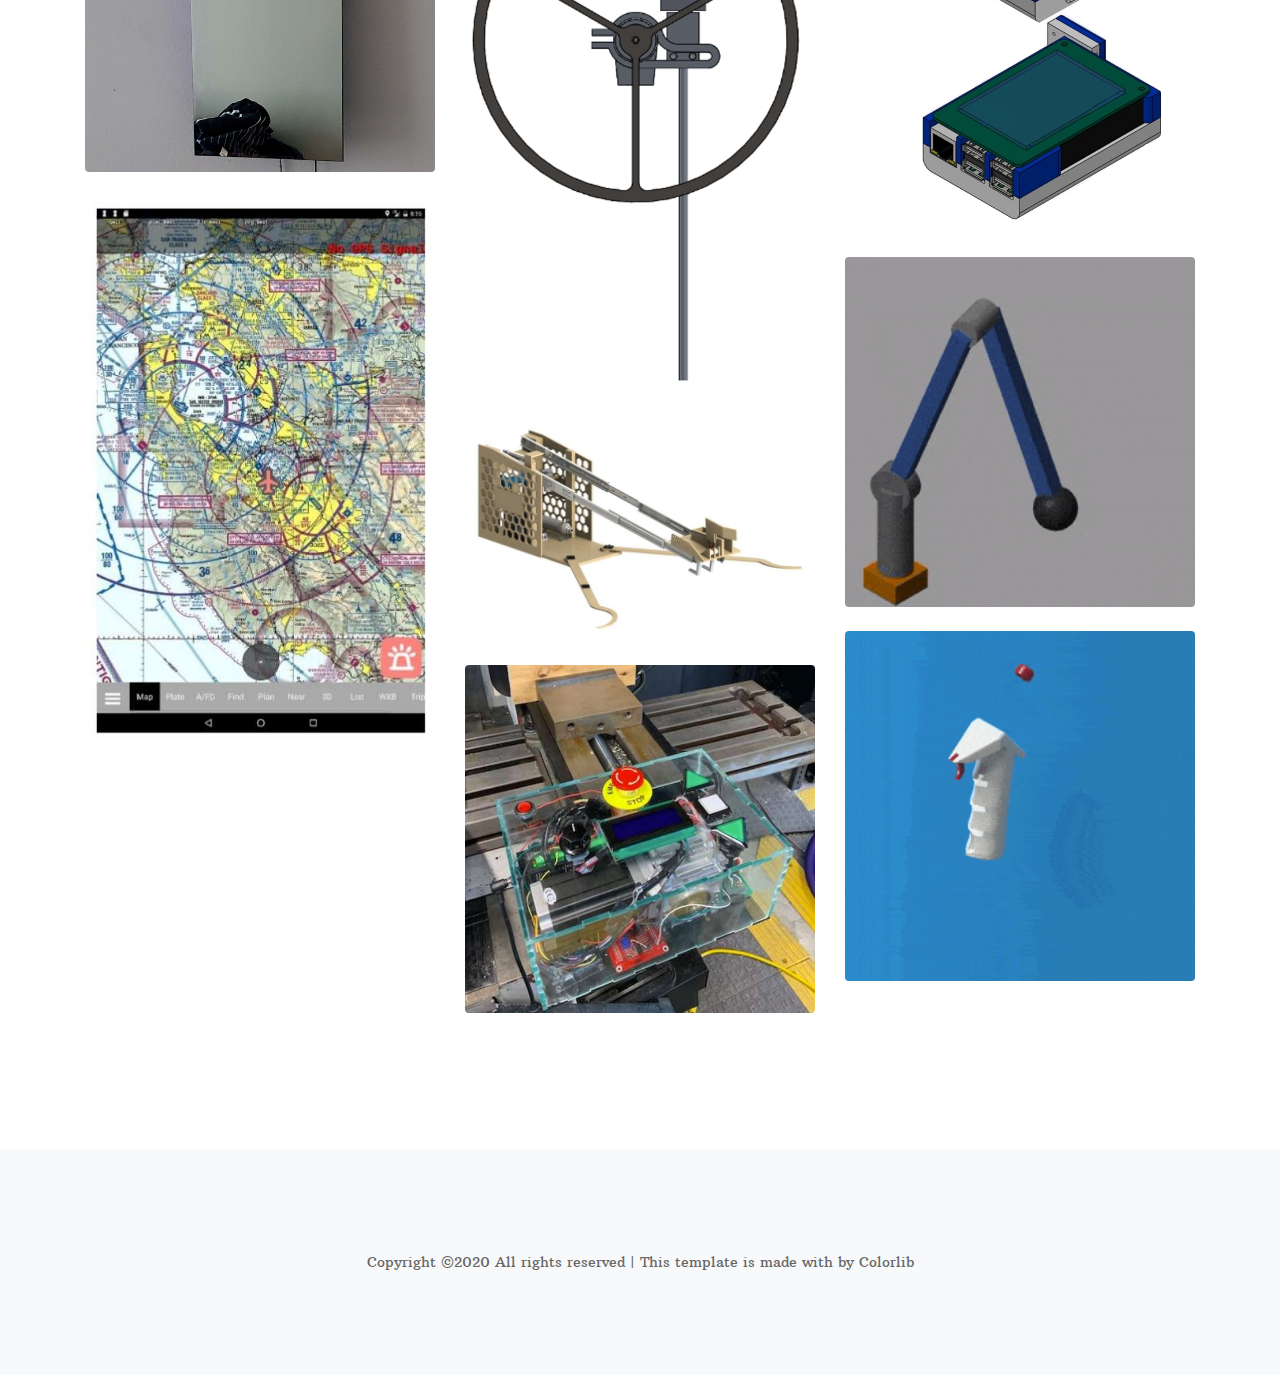
==== commit 49139c5a: "optimized" ====
--- a/index.html
+++ b/index.html
@@ -231,7 +231,7 @@
           <div class="item web col-6 col-sm-6 col-md-6 col-lg-4 col-xl-4 mb-4">
             <a href="flame_detection.html">
               <span title="Flame Detection Sensor">
-              <img class="img-fluid" src="images/flamed.PNG">
+              <img class="img-fluid" src="images/flamed.jpg">
             </span>
             </a>
           </div>
@@ -239,7 +239,7 @@
           <div class="item brand col-6 col-sm-6 col-md-6 col-lg-4 col-xl-4 mb-4">
             <a href="inverted_pendulum.html" >
               <span title="Inverted Pendulum">
-              <img class="img-fluid" src="images/pendulum.PNG">
+              <img class="img-fluid" src="images/pendulum.jpg">
             </span>
             </a>
           </div>
@@ -248,7 +248,7 @@
 
             <a href="cognitive_research.html">
               <span title="Avare">
-              <img class="img-fluid" src="images/avare.PNG">
+              <img class="img-fluid" src="images/avare.jpg">
             </span>
             </a>
 
@@ -263,7 +263,7 @@
             <div class="item brand col-6 col-sm-6 col-md-6 col-lg-4 col-xl-4 mb-4">
             <a href="me2110_robot.html">
               <span title="ME 2110 Robot">
-              <img class="img-fluid" src="images/me2110_robot.PNG">
+              <img class="img-fluid" src="images/me2110_robot.jpg">
                </span>   
             </a>
           </div>
@@ -279,7 +279,7 @@
           <div class="item web col-6 col-sm-6 col-md-6 col-lg-4 col-xl-4 mb-4">
             <a href="capstone.html">
               <span title="Automated Vise Clamp">
-              <img class="img-fluid" src="images/capstone.PNG">
+              <img class="img-fluid" src="images/capstone.jpg">
             </span>
             </a>
           </div>
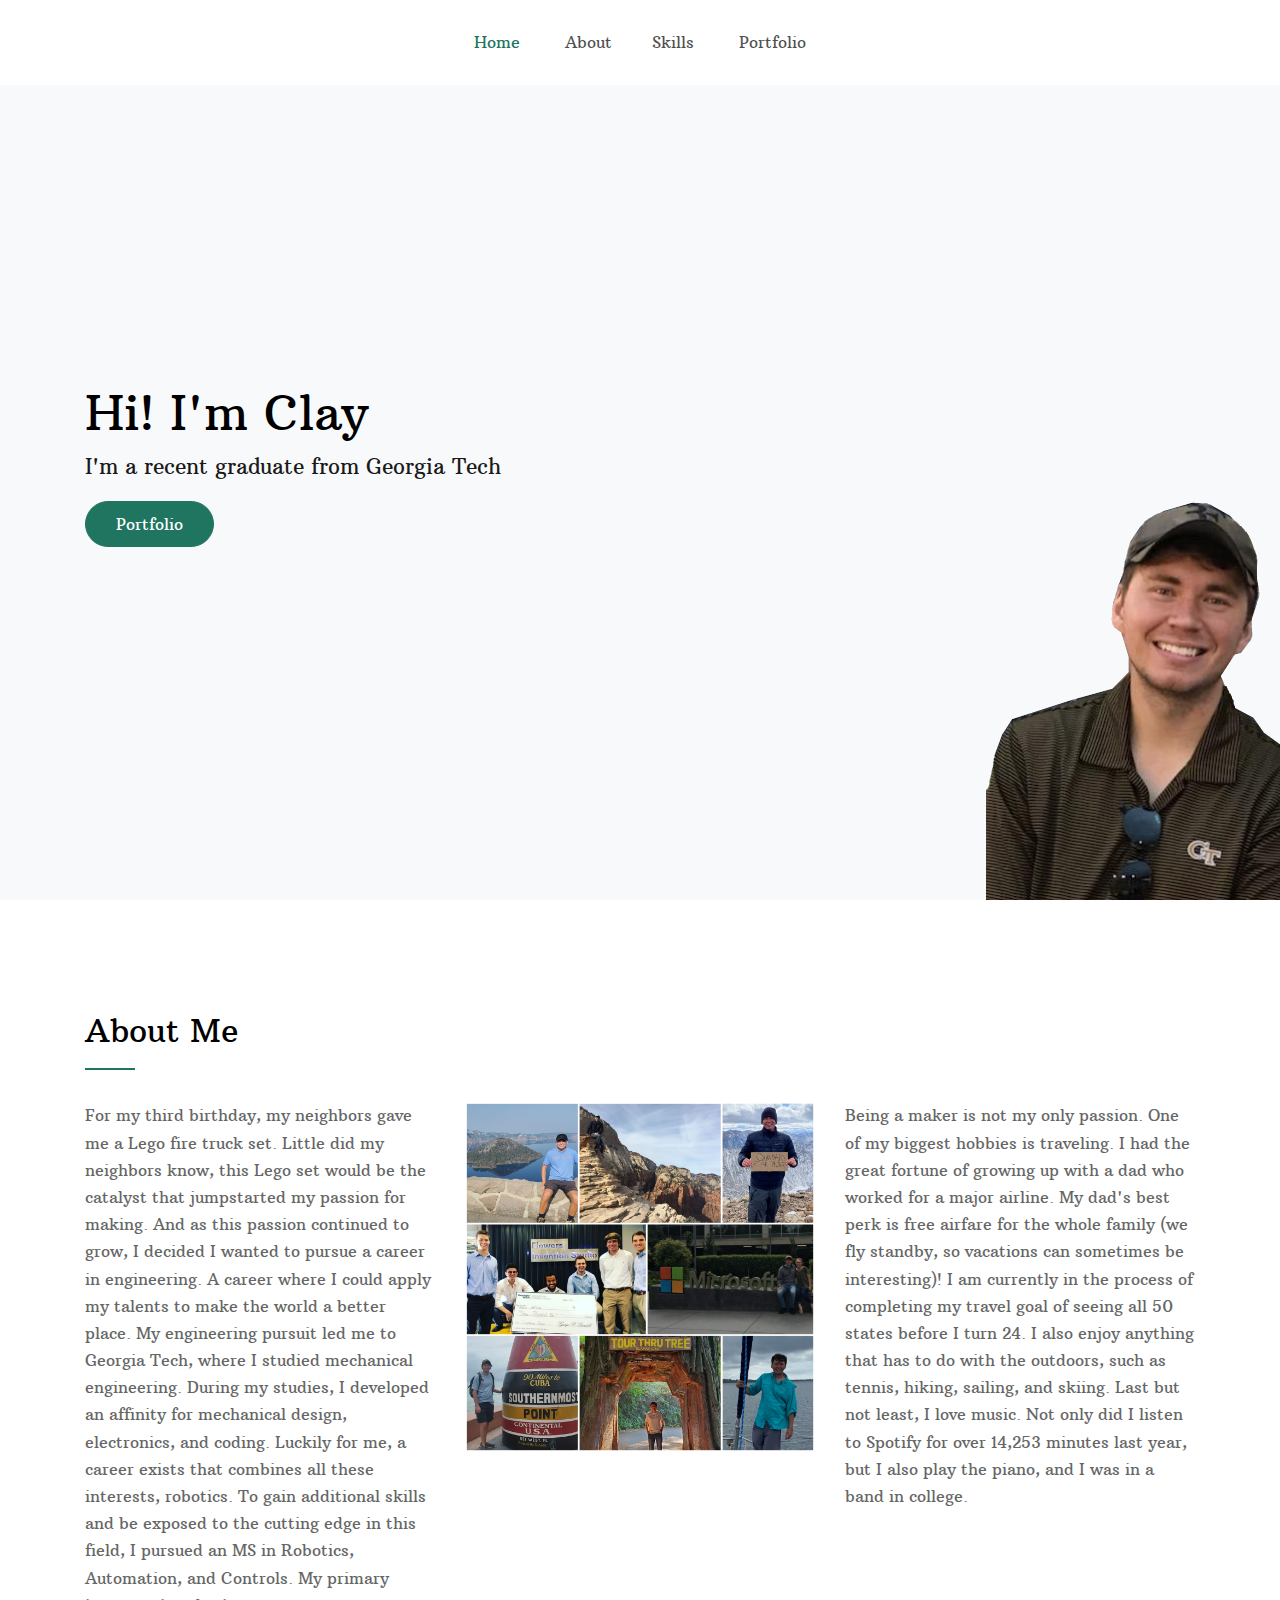
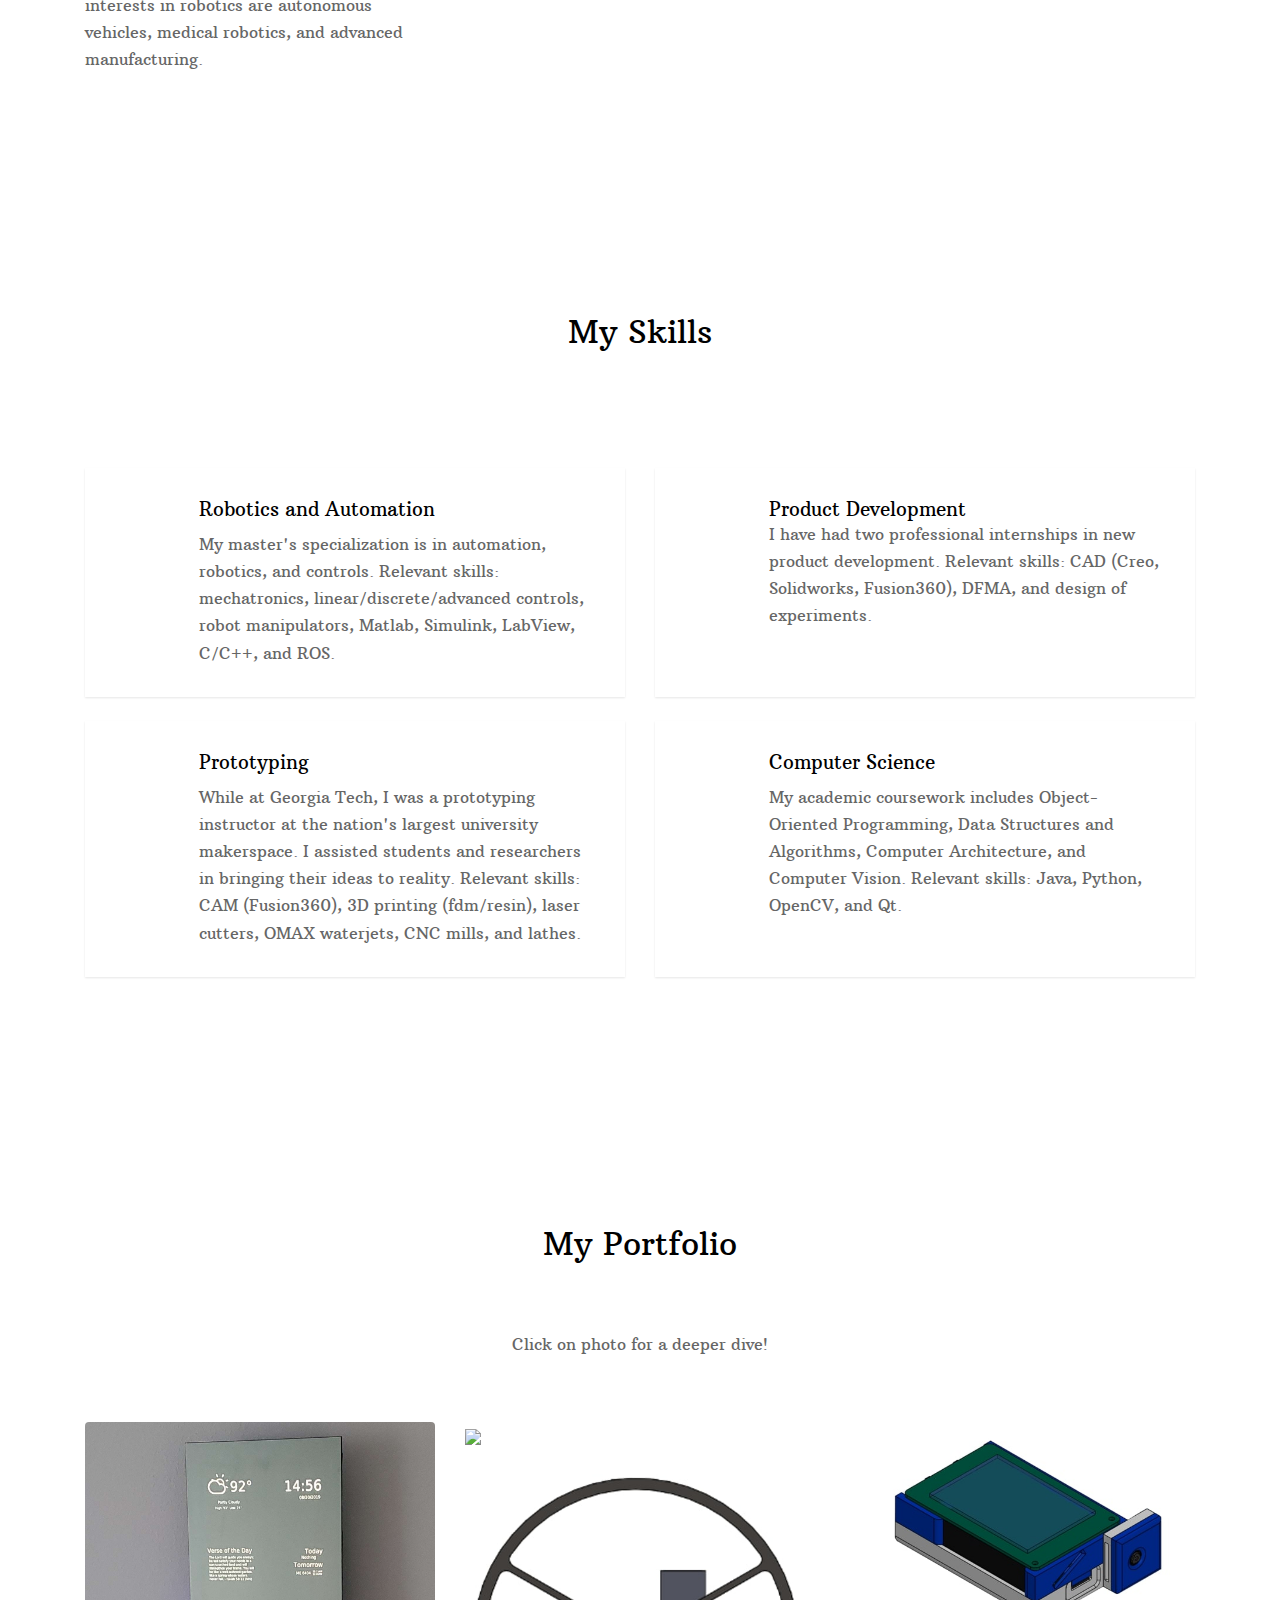
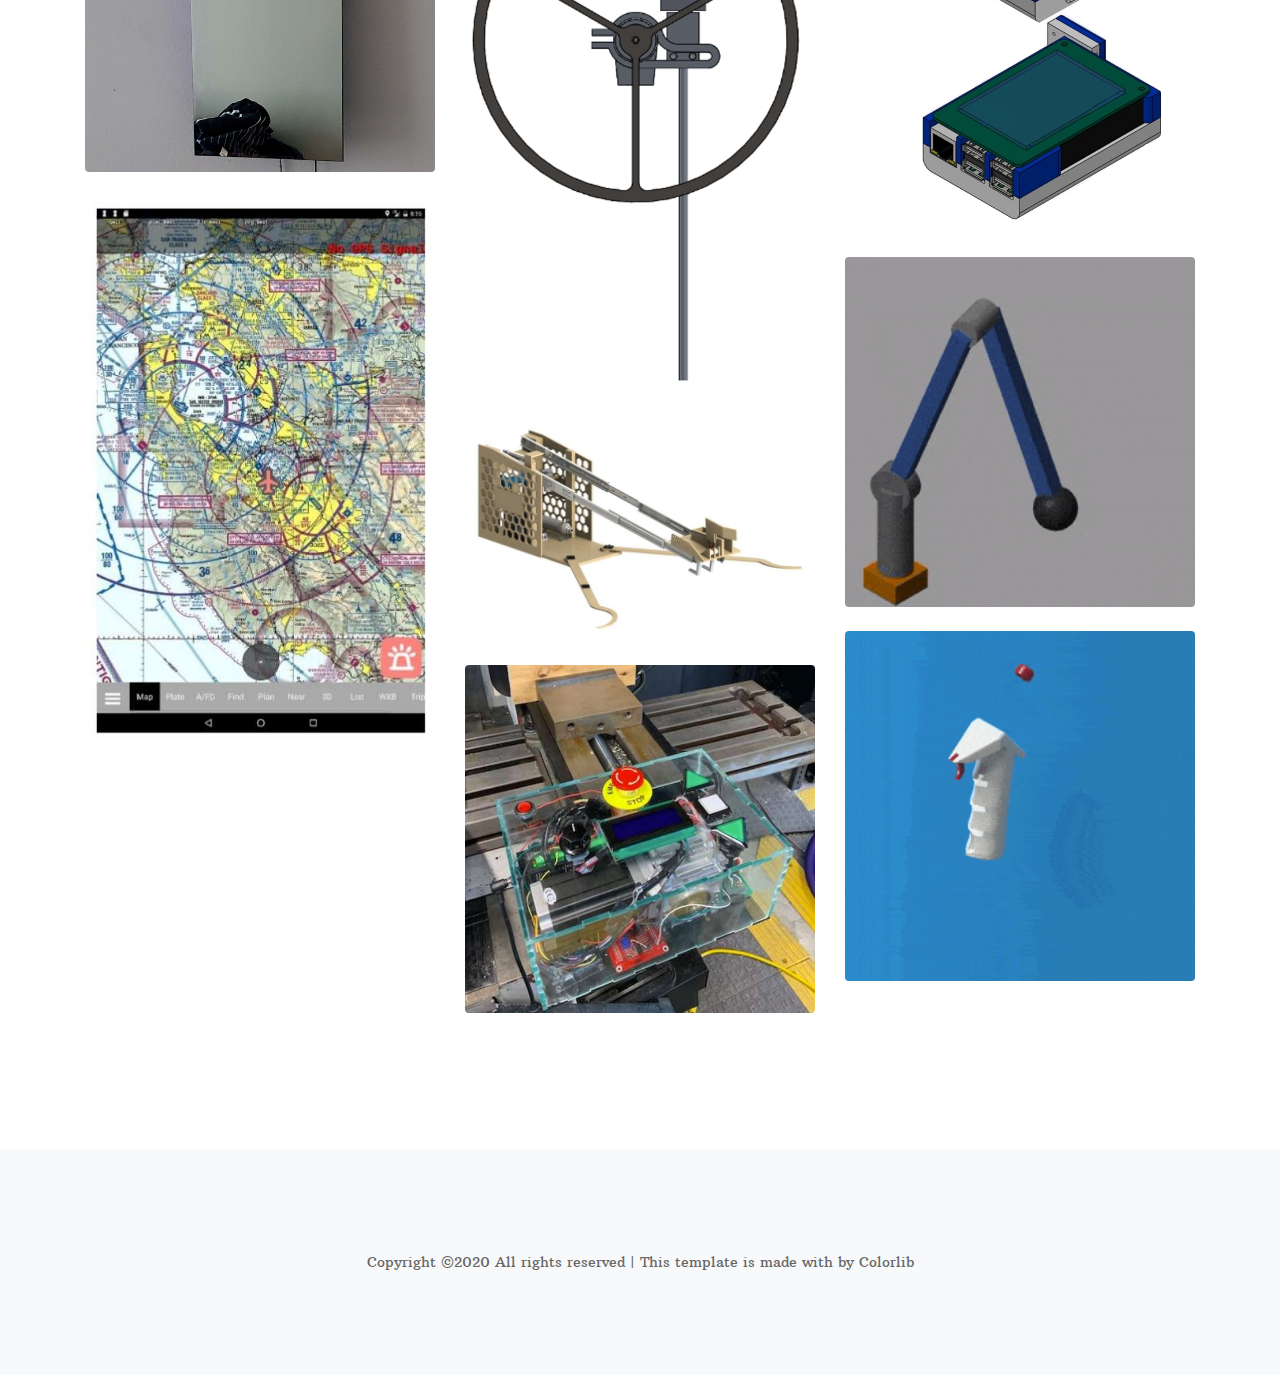
==== commit f298076b: "image_organization" ====
--- a/index.html
+++ b/index.html
@@ -89,13 +89,13 @@
                 <p><a href="#portfolio-section" class="btn smoothscroll btn-primary">Portfolio</a></p>
 
               </div>
-            </div>
-          </div>
-            
-        </div>
-      </div>
-
-      <img src="images/face2.png" alt="Image" class="img-face" data-aos="fade">
+            </div>  
+          </div>
+            
+        </div>
+      </div>
+
+      <img src="images/index/face2.png" alt="Image" class="img-face" data-aos="fade">
 
       
     </div>  
@@ -113,7 +113,7 @@
           </div>
           <div class="col-lg-4 order-1 order-lg-2 mb-4 mb-lg-0">
             <div> <!-- class="bg-light pt-5"> -->
-            <img src="images/hhhh.png" alt="Image" class="img-fluid">
+            <img src="images/index/hhhh.jpg" alt="Image" class="img-fluid">
             </div>
           </div>
           <div class="col-lg-4 order-2 order-lg-1">
@@ -214,7 +214,7 @@
           <div class="item web col-6 col-sm-6 col-md-6 col-lg-4 col-xl-4 mb-4">
             <a href="smart_mirror.html" >
             <span title="Smart Mirror">
-              <img class="img-fluid" src="images/Smart_Mirror.jpg">
+              <img class="img-fluid" src="images/index/Smart_Mirror.jpg">
             </span>
             </a>
           </div>
@@ -223,7 +223,7 @@
           <div class="item web col-6 col-sm-6 col-md-6 col-lg-4 col-xl-4 mb-4">
             <a href="lane_detection.html" >
             <span title="Smart Mirror">
-              <img class="img-fluid" src="images/lane_detection.gif">
+              <img class="img-fluid" src="images/index/lane_detection.gif">
             </span>
             </a>
           </div>
@@ -231,7 +231,7 @@
           <div class="item web col-6 col-sm-6 col-md-6 col-lg-4 col-xl-4 mb-4">
             <a href="flame_detection.html">
               <span title="Flame Detection Sensor">
-              <img class="img-fluid" src="images/flamed.jpg">
+              <img class="img-fluid" src="images/index/flamed.jpg">
             </span>
             </a>
           </div>
@@ -239,7 +239,7 @@
           <div class="item brand col-6 col-sm-6 col-md-6 col-lg-4 col-xl-4 mb-4">
             <a href="inverted_pendulum.html" >
               <span title="Inverted Pendulum">
-              <img class="img-fluid" src="images/pendulum.jpg">
+              <img class="img-fluid" src="images/index/pendulum.jpg">
             </span>
             </a>
           </div>
@@ -248,7 +248,7 @@
 
             <a href="cognitive_research.html">
               <span title="Avare">
-              <img class="img-fluid" src="images/avare.jpg">
+              <img class="img-fluid" src="images/index/avare.jpg">
             </span>
             </a>
 
@@ -256,21 +256,21 @@
             <div class="item brand col-6 col-sm-6 col-md-6 col-lg-4 col-xl-4 mb-4">
             <a href="robot_arm.html">
               <span title="robot arm">
-              <img class="img-fluid" src="images/robot_arm.gif" width = 350 height = "auto">
+              <img class="img-fluid" src="images/index/robot_arm.gif" width = 350 height = "auto">
                </span>
                 </a>
             </div>
             <div class="item brand col-6 col-sm-6 col-md-6 col-lg-4 col-xl-4 mb-4">
             <a href="me2110_robot.html">
               <span title="ME 2110 Robot">
-              <img class="img-fluid" src="images/me2110_robot.jpg">
+              <img class="img-fluid" src="images/index/me2110_robot.jpg">
                </span>   
             </a>
           </div>
             <div class="item web col-6 col-sm-6 col-md-6 col-lg-4 col-xl-4 mb-4">
           <a href="electric_skateboard.html">
               <span title="Electric Skateboard Design Project">
-              <img class="img-fluid" src="images/controller.gif" width = 350 height = "auto">
+              <img class="img-fluid" src="images/index/controller.gif" width = 350 height = "auto">
                </span>   
             </a>
           </div>
@@ -279,7 +279,7 @@
           <div class="item web col-6 col-sm-6 col-md-6 col-lg-4 col-xl-4 mb-4">
             <a href="capstone.html">
               <span title="Automated Vise Clamp">
-              <img class="img-fluid" src="images/capstone.jpg">
+              <img class="img-fluid" src="images/index/capstone.jpg">
             </span>
             </a>
           </div>
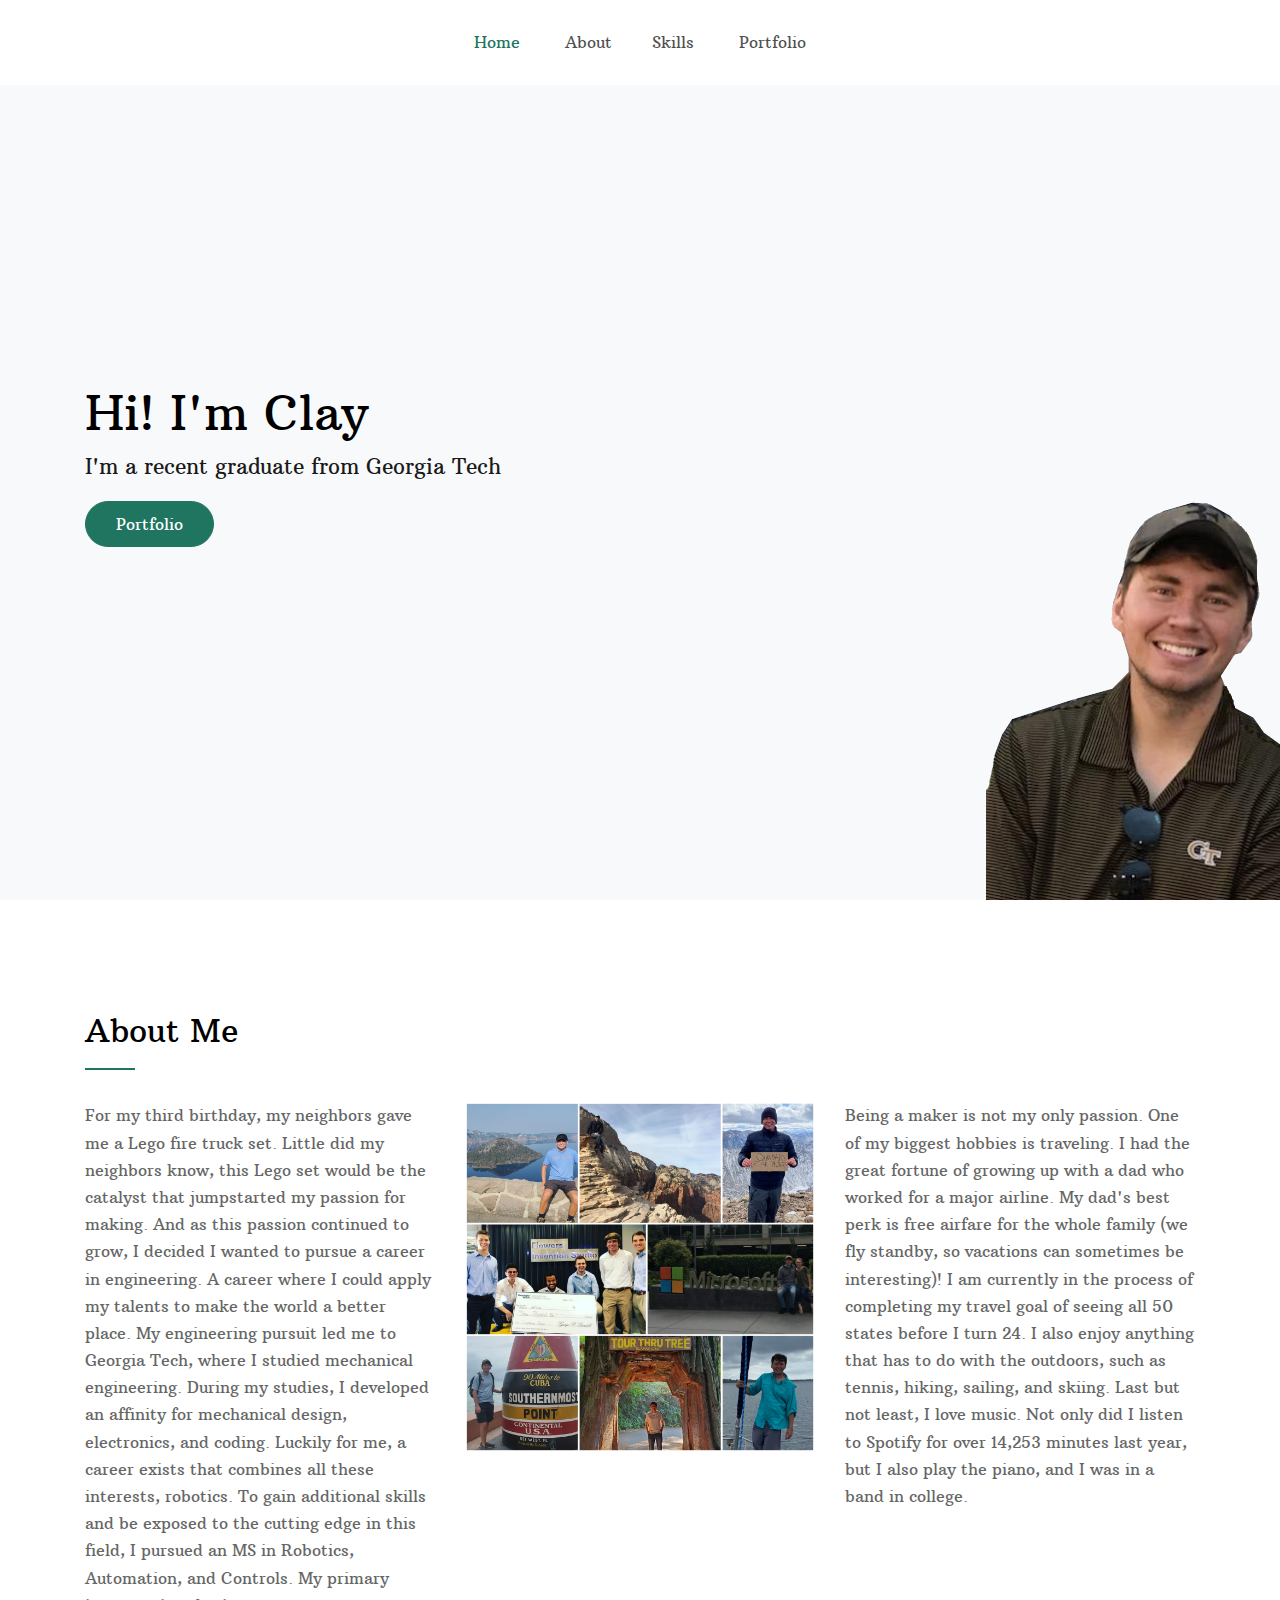
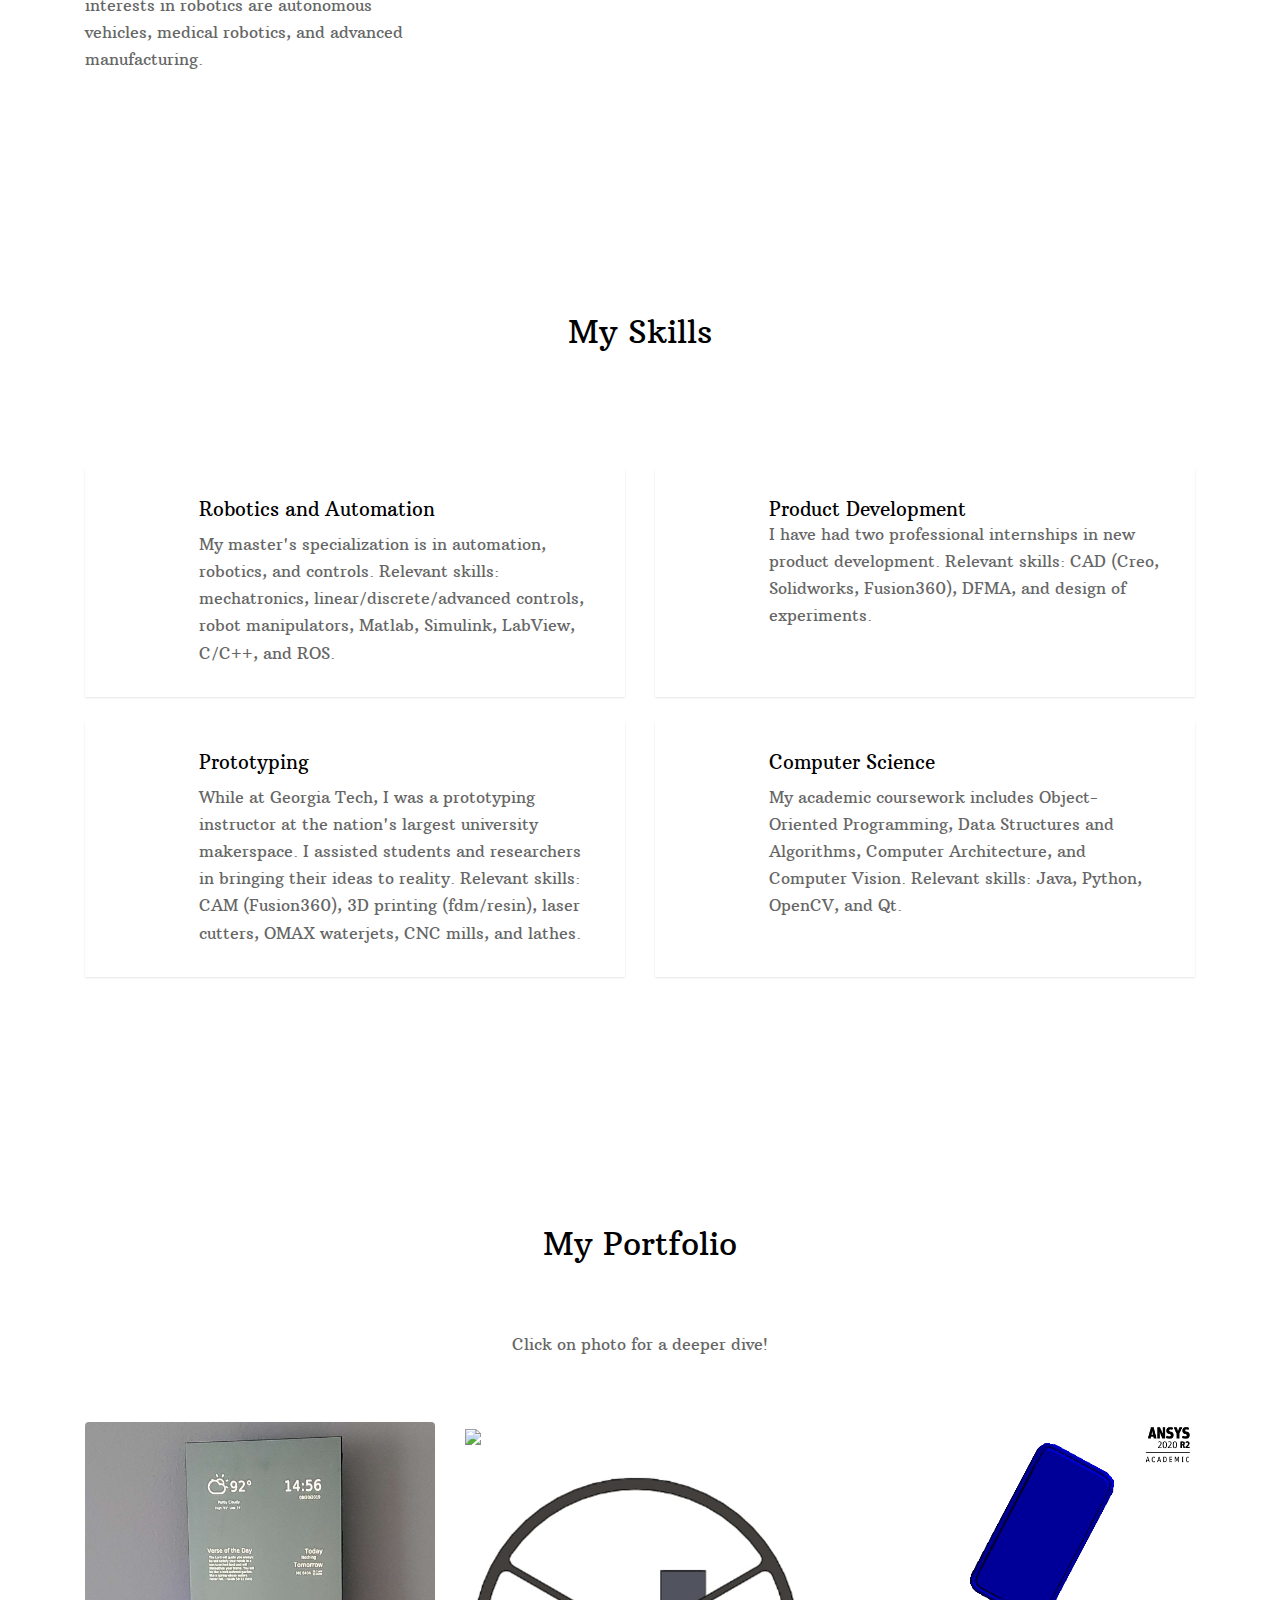
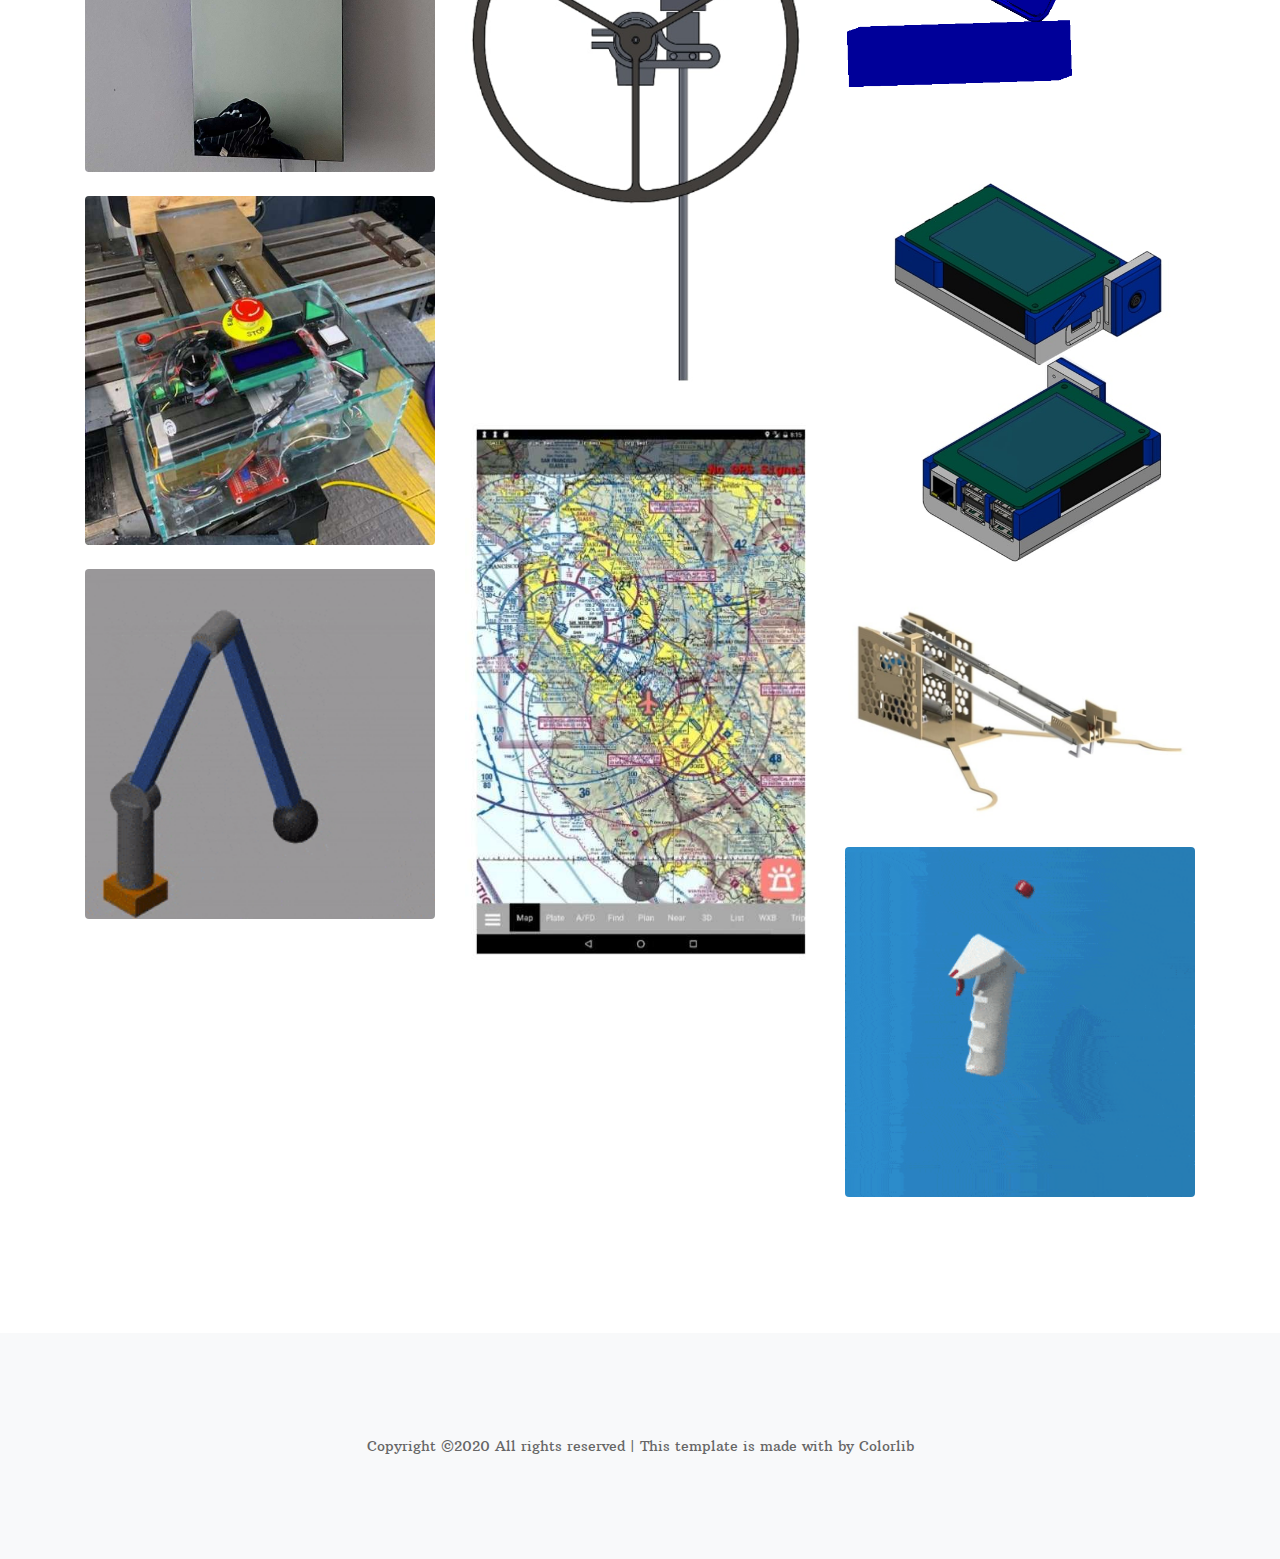
==== commit 3fb60ebf: "phone_case_page" ====
--- a/index.html
+++ b/index.html
@@ -228,13 +228,18 @@
             </a>
           </div>
             
-          <div class="item web col-6 col-sm-6 col-md-6 col-lg-4 col-xl-4 mb-4">
-            <a href="flame_detection.html">
-              <span title="Flame Detection Sensor">
-              <img class="img-fluid" src="images/index/flamed.jpg">
-            </span>
-            </a>
-          </div>
+            
+            <div class="item brand col-6 col-sm-6 col-md-6 col-lg-4 col-xl-4 mb-4">
+            <a href="phone_case.html">
+              <span title="robot arm">
+              <img class="img-fluid" src="images/index/phone_drop_test.gif" width = 350 height = "auto">
+               </span>
+                </a>
+            </div>
+            
+            
+            
+
 
           <div class="item brand col-6 col-sm-6 col-md-6 col-lg-4 col-xl-4 mb-4">
             <a href="inverted_pendulum.html" >
@@ -243,7 +248,21 @@
             </span>
             </a>
           </div>
-
+                      <div class="item web col-6 col-sm-6 col-md-6 col-lg-4 col-xl-4 mb-4">
+            <a href="flame_detection.html">
+              <span title="Flame Detection Sensor">
+              <img class="img-fluid" src="images/index/flamed.jpg">
+            </span>
+            </a>
+          </div>
+          <div class="item web col-6 col-sm-6 col-md-6 col-lg-4 col-xl-4 mb-4">
+            <a href="capstone.html">
+              <span title="Automated Vise Clamp">
+              <img class="img-fluid" src="images/index/capstone.jpg">
+            </span>
+            </a>
+          </div>
+            </div>
           <div class="item design col-6 col-sm-6 col-md-6 col-lg-4 col-xl-4 mb-4">
 
             <a href="cognitive_research.html">
@@ -253,6 +272,7 @@
             </a>
 
           </div>
+            
             <div class="item brand col-6 col-sm-6 col-md-6 col-lg-4 col-xl-4 mb-4">
             <a href="robot_arm.html">
               <span title="robot arm">
@@ -260,6 +280,7 @@
                </span>
                 </a>
             </div>
+            
             <div class="item brand col-6 col-sm-6 col-md-6 col-lg-4 col-xl-4 mb-4">
             <a href="me2110_robot.html">
               <span title="ME 2110 Robot">
@@ -276,14 +297,7 @@
           </div>
 
             
-          <div class="item web col-6 col-sm-6 col-md-6 col-lg-4 col-xl-4 mb-4">
-            <a href="capstone.html">
-              <span title="Automated Vise Clamp">
-              <img class="img-fluid" src="images/index/capstone.jpg">
-            </span>
-            </a>
-          </div>
-            </div>
+
 
           
         </div>
